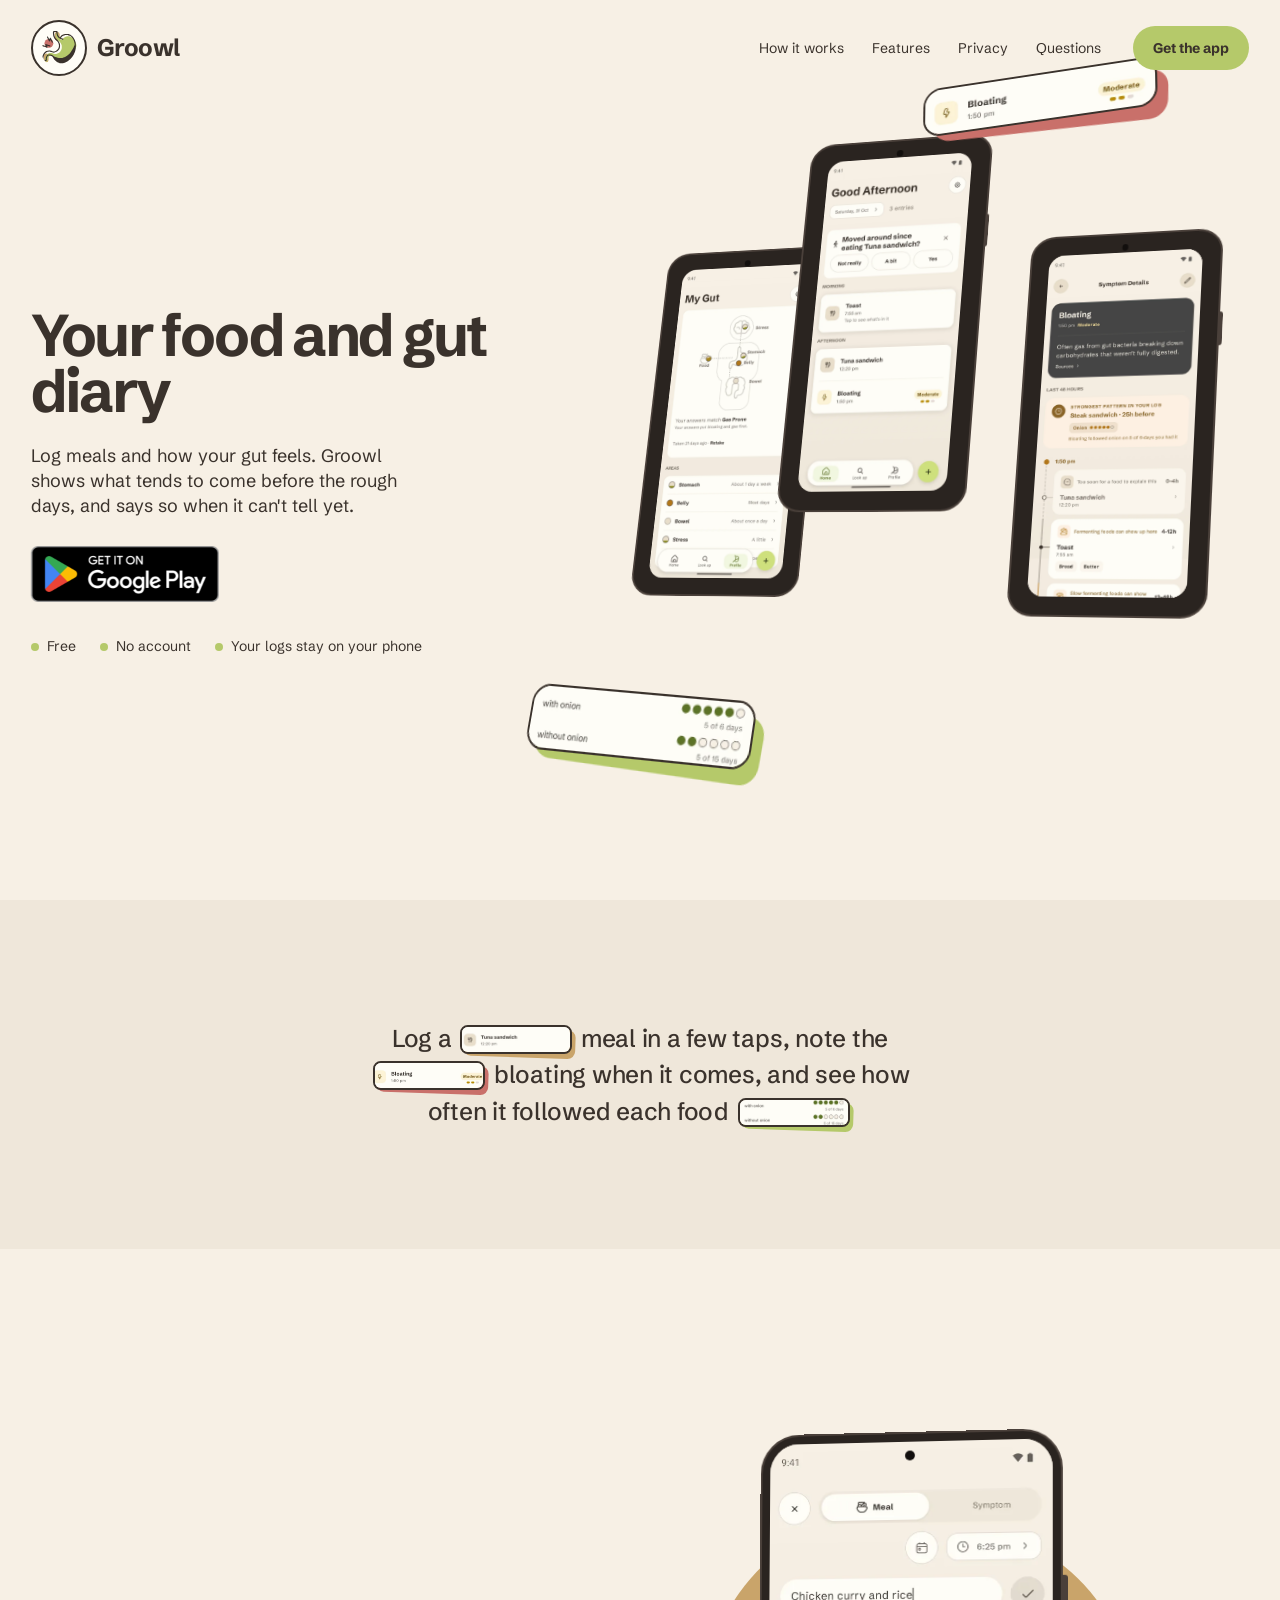
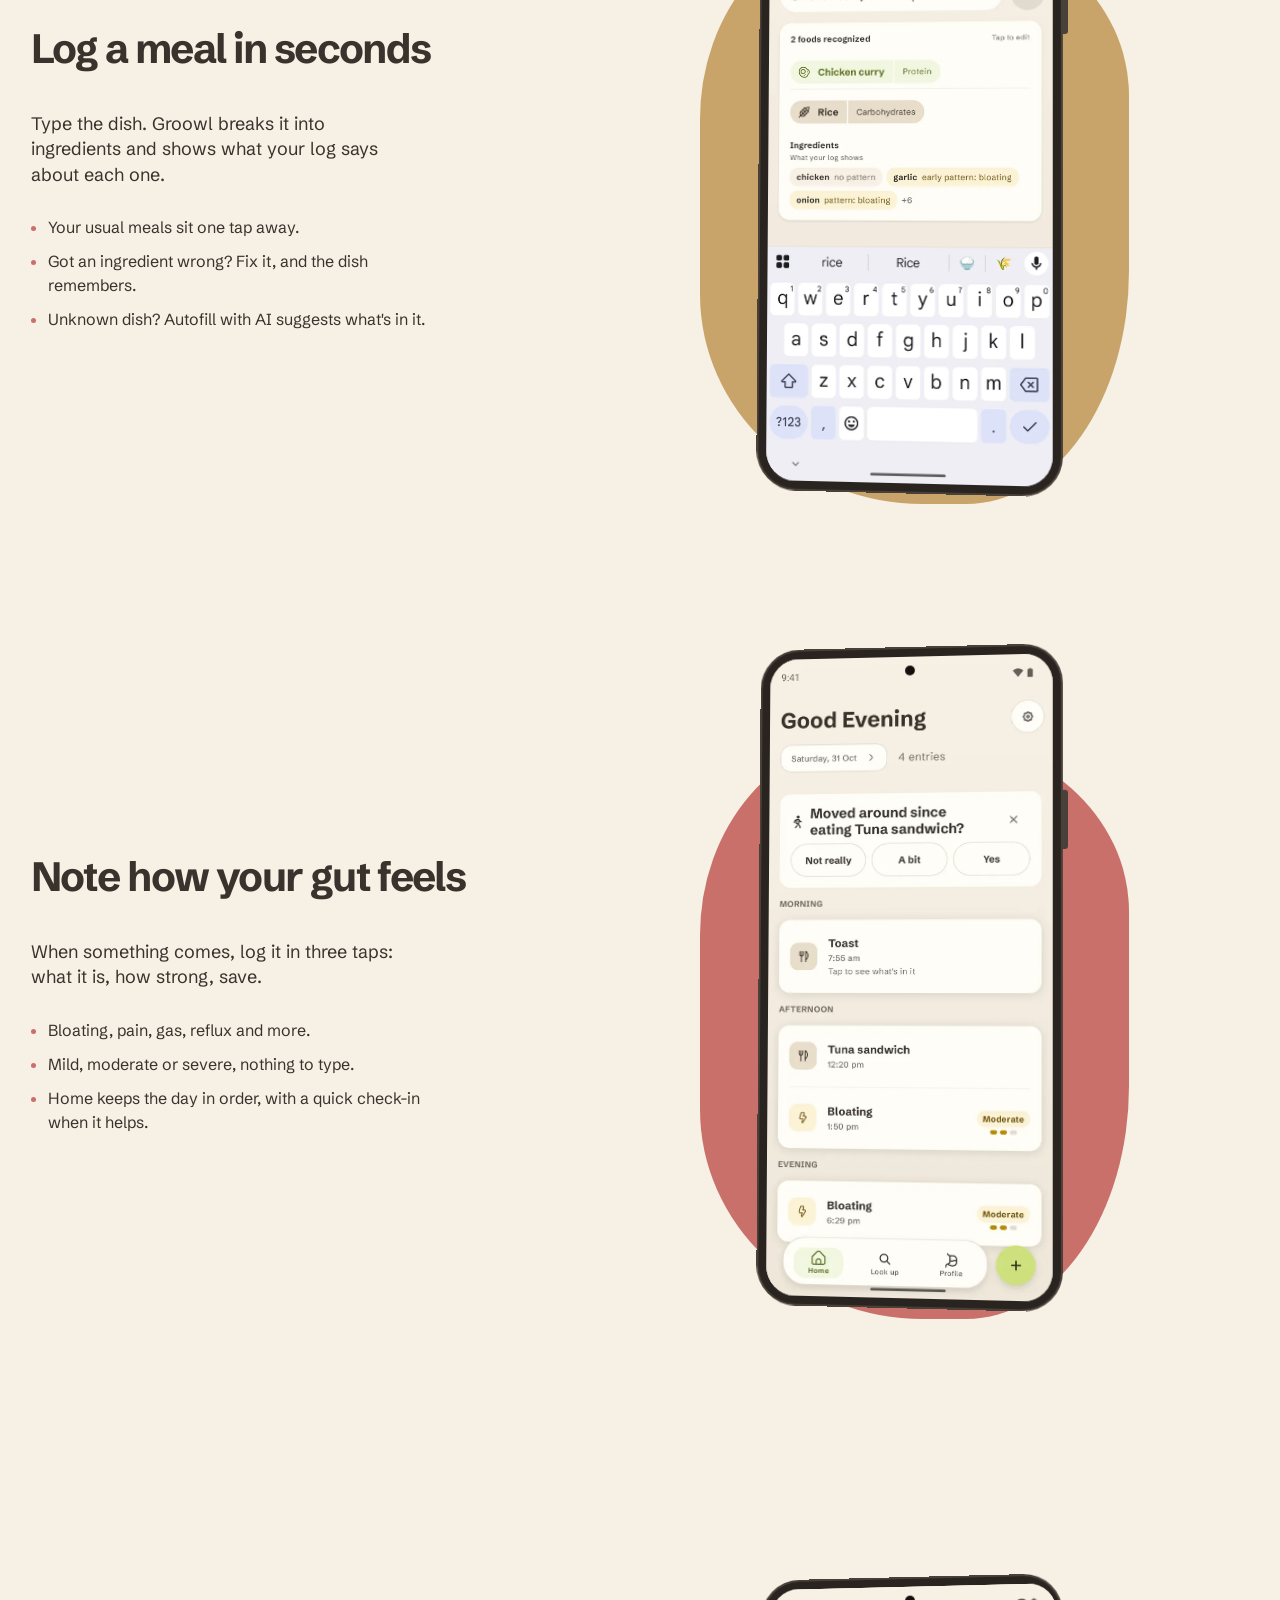
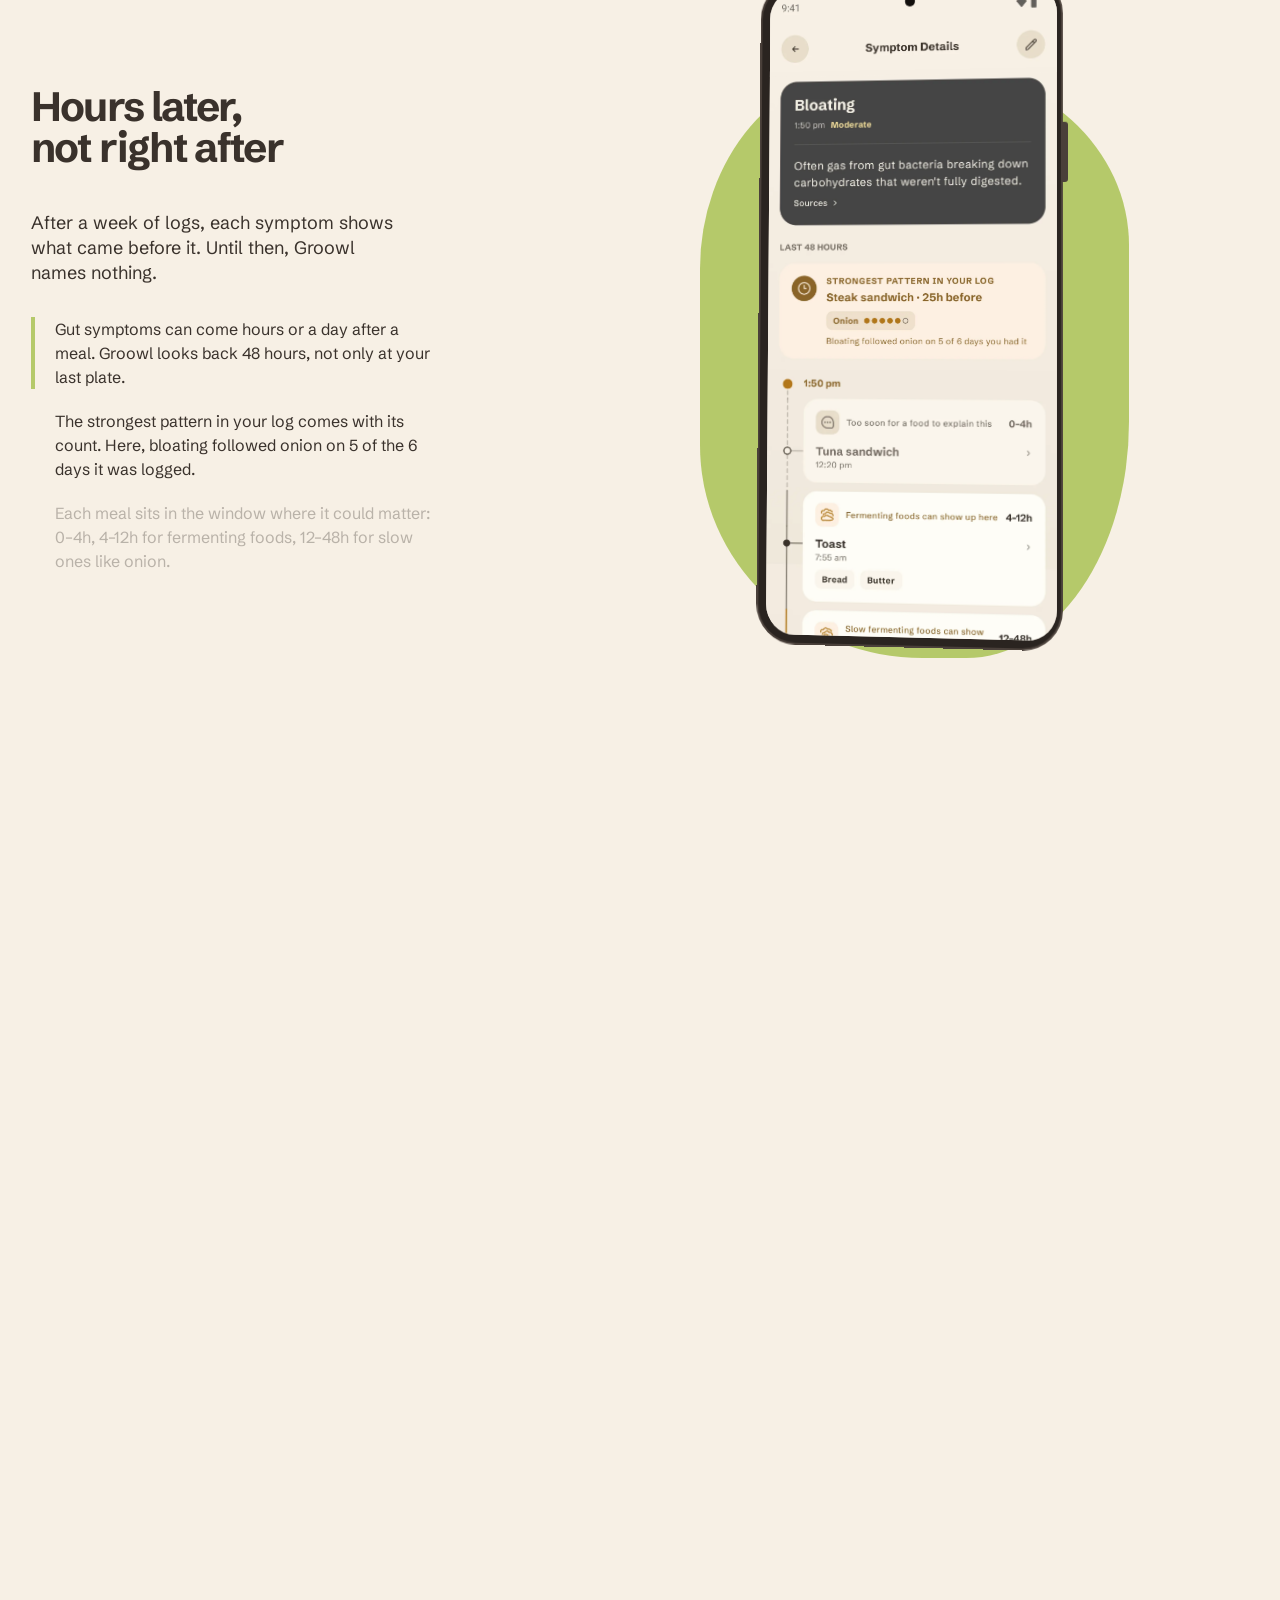
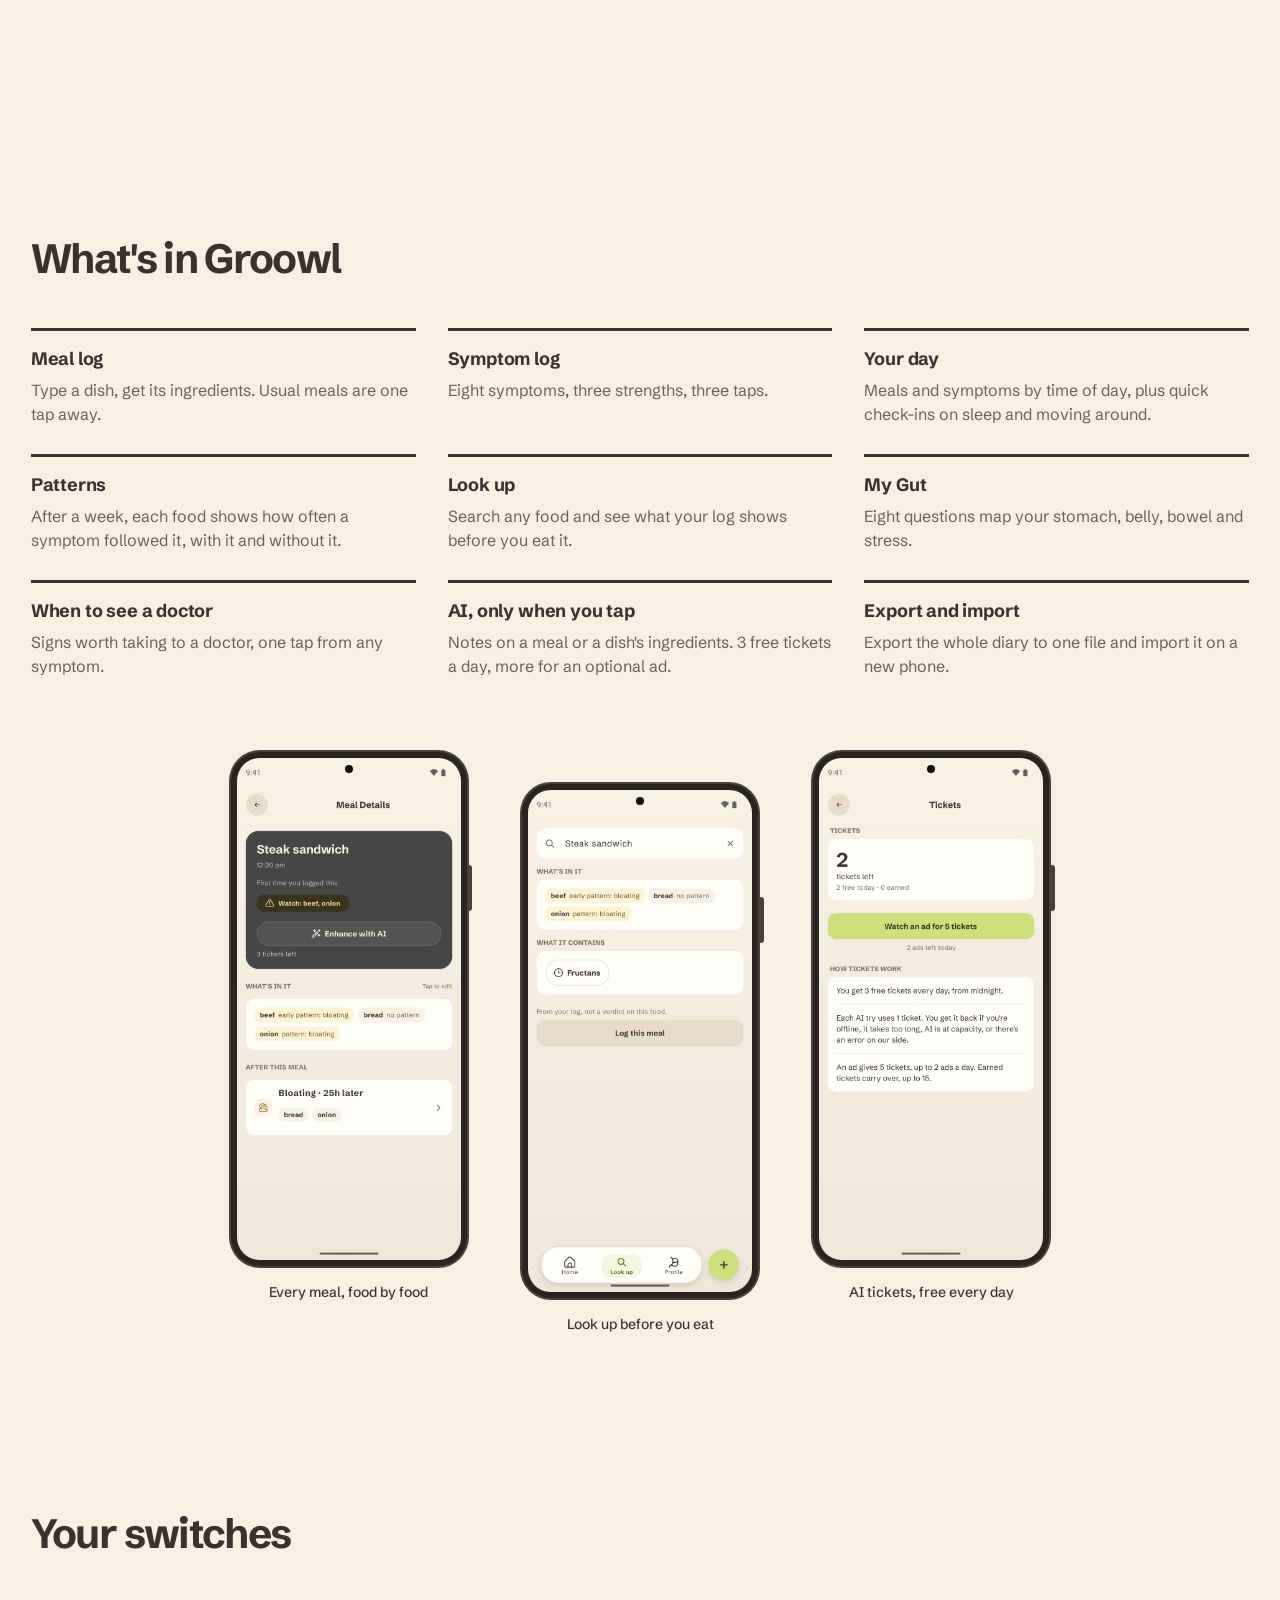
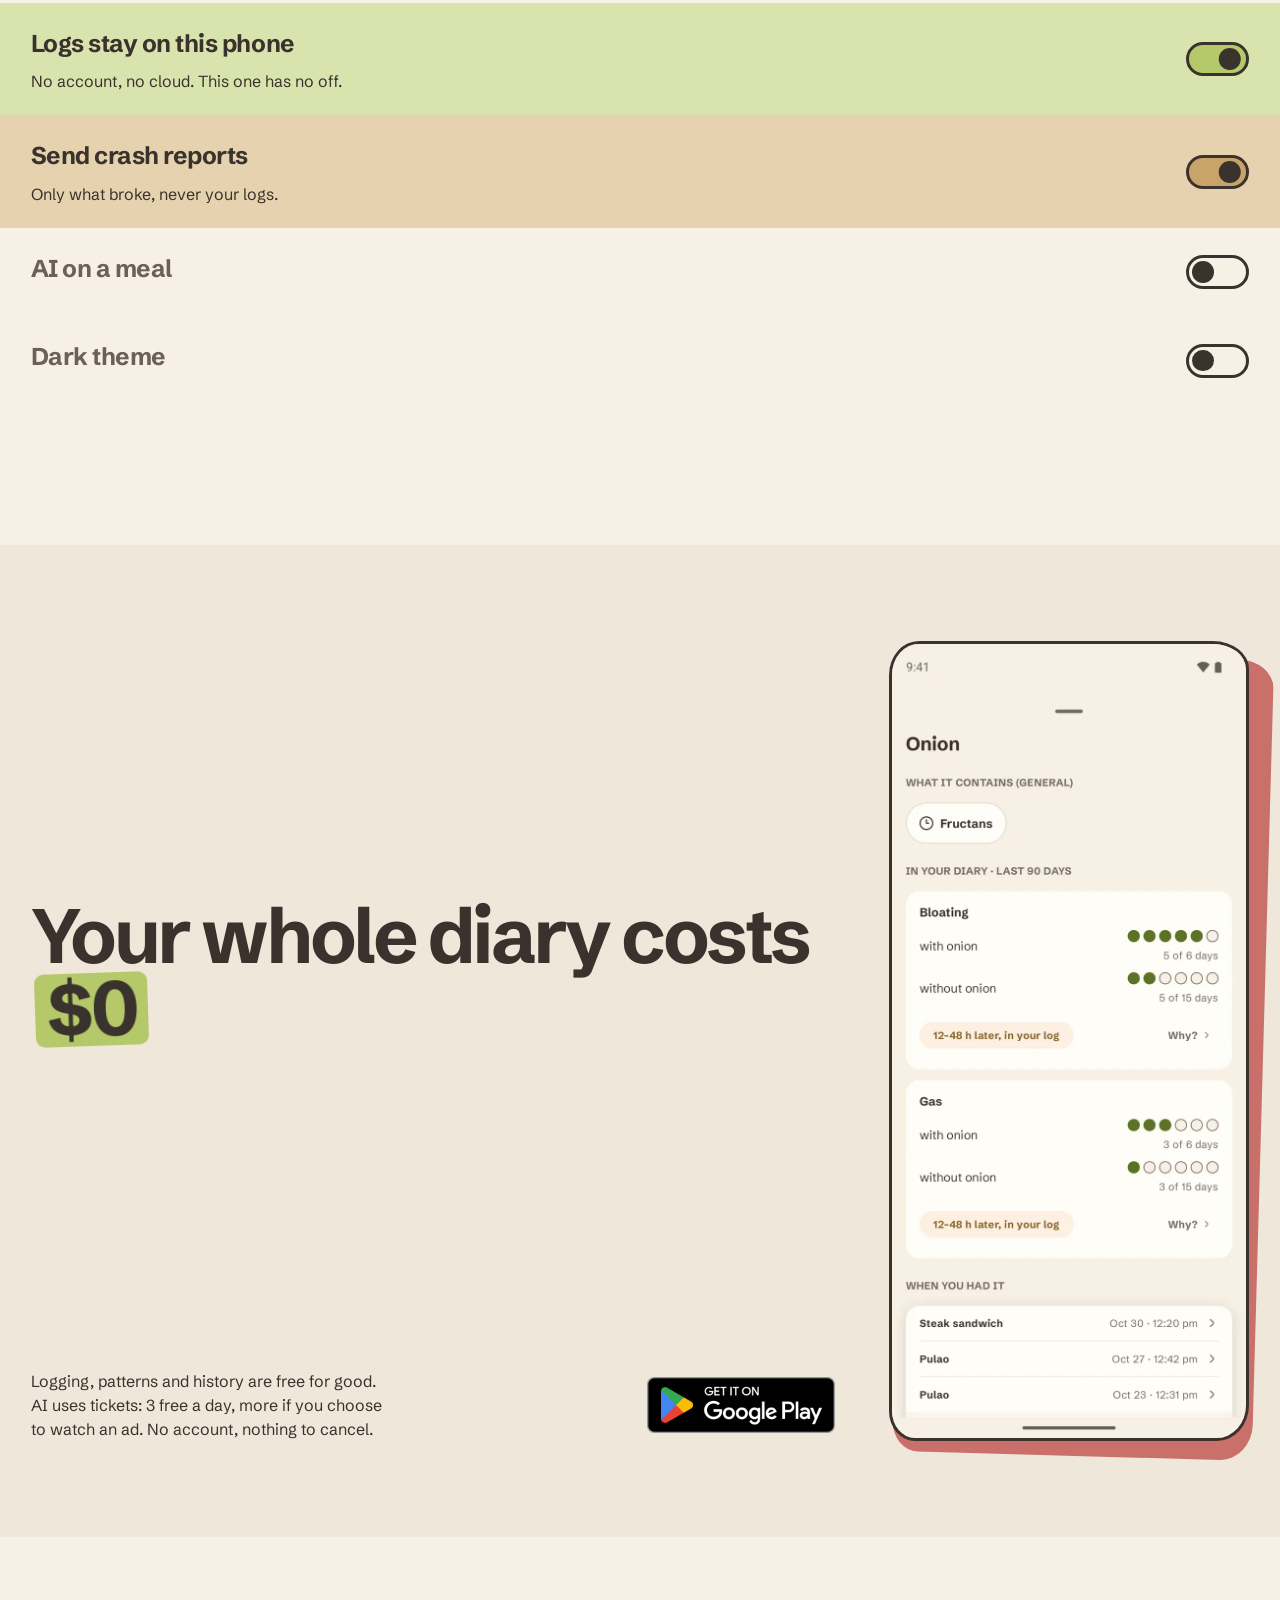
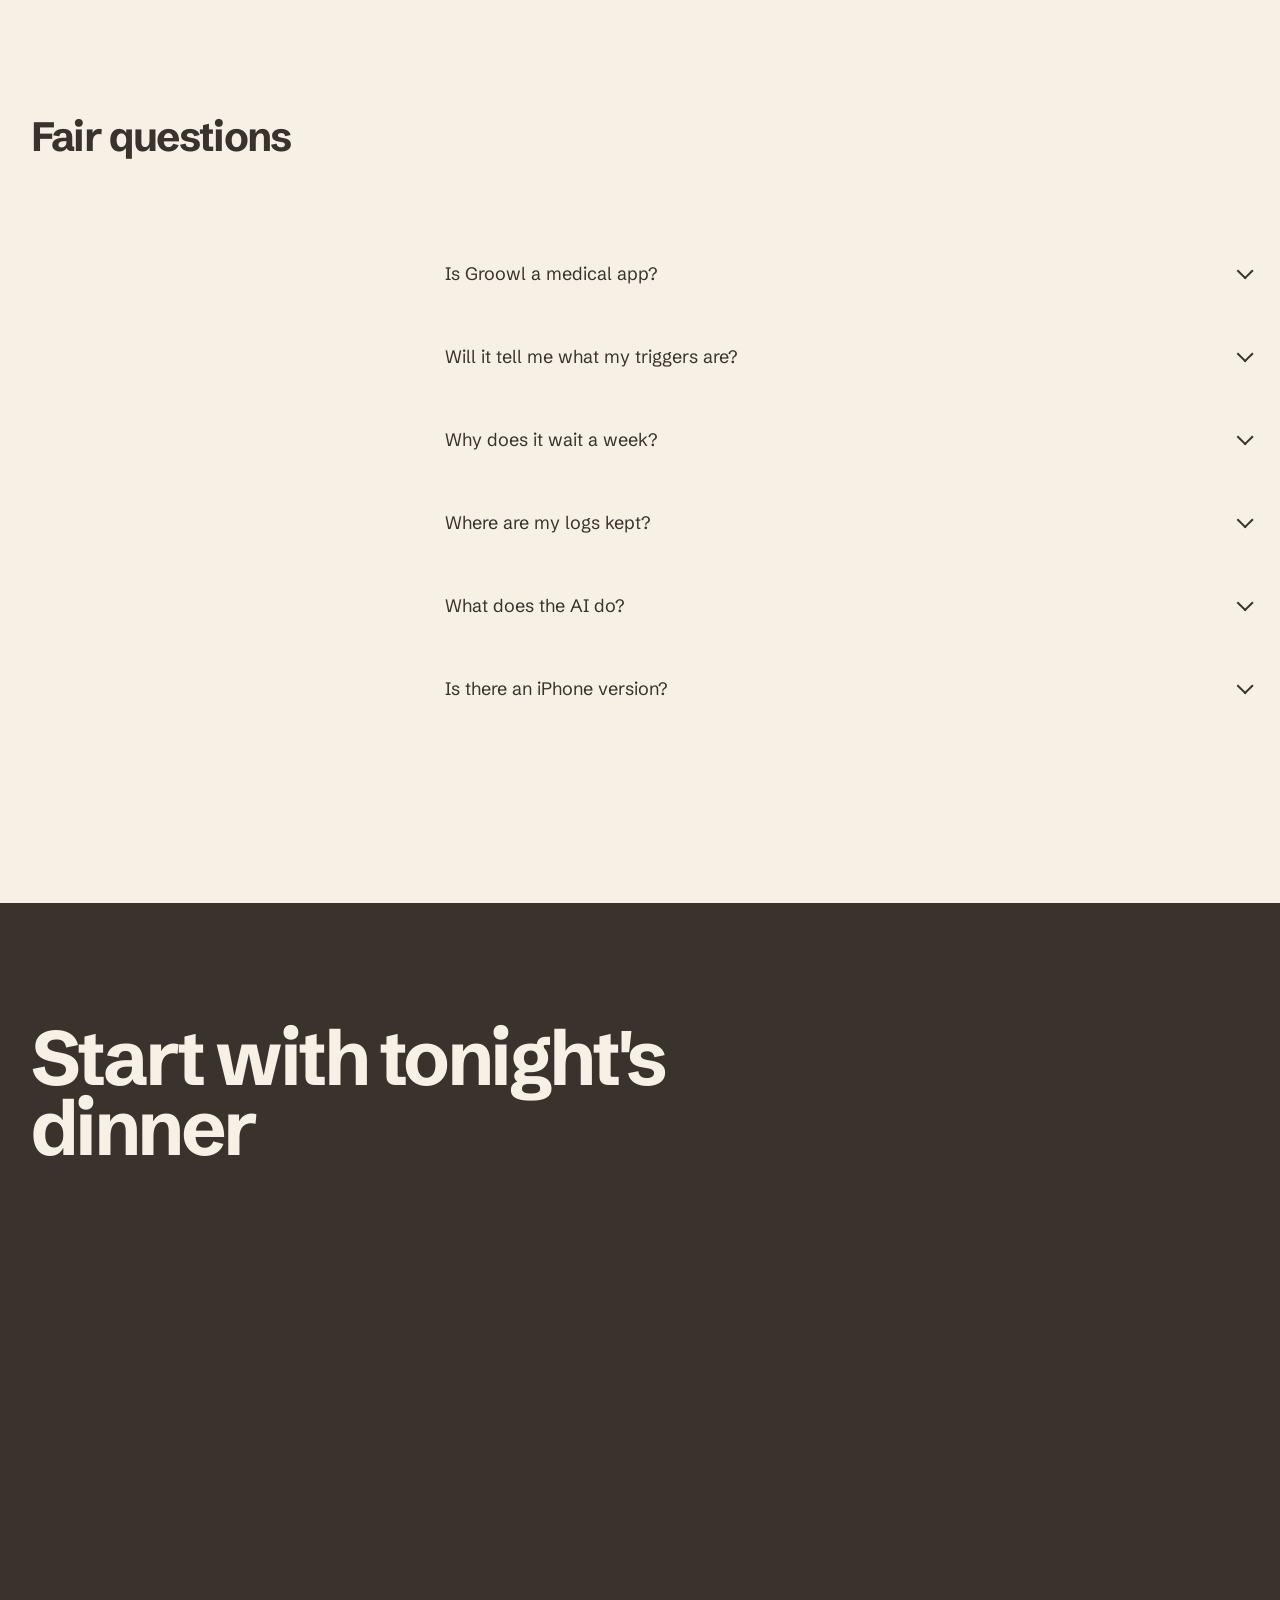
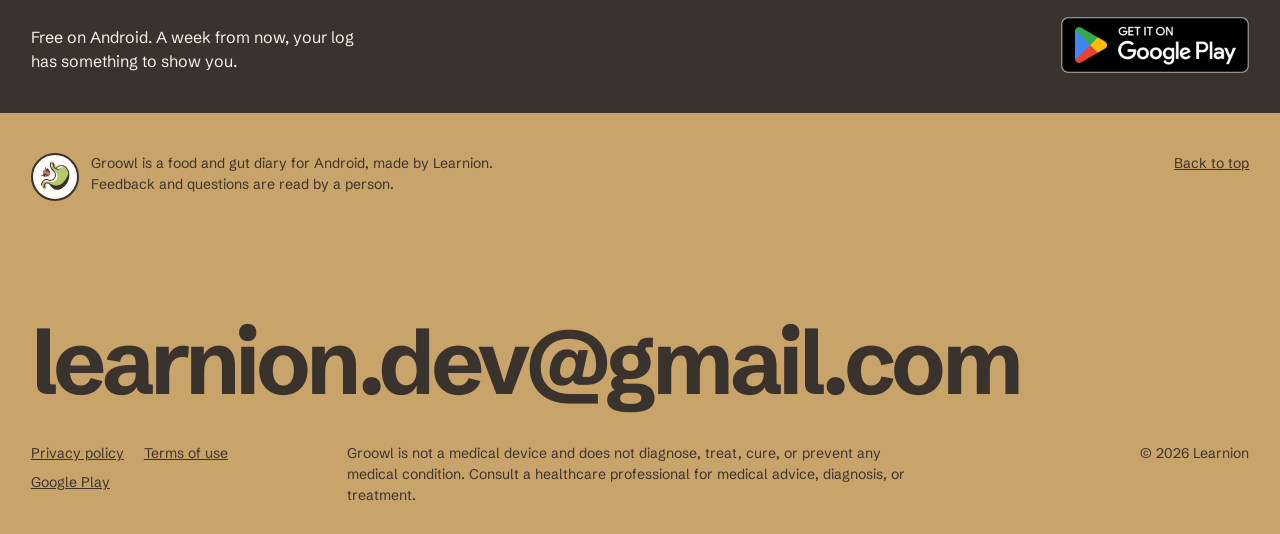
==== index.html @ 06d3c9ef "Initial commit" ====
<!doctype html>
<html lang="en">
<head>
  <meta charset="utf-8">
  <meta name="viewport" content="width=device-width, initial-scale=1">
  <title>Groowl: food and gut symptom diary for Android</title>
  <meta name="description" content="Log meals and gut symptoms like bloating, pain and reflux. Groowl shows what tends to come before the rough days. Free on Android. Your logs stay on your phone.">
  <link rel="canonical" href="https://groowl.app/">
  <meta name="theme-color" content="#F7F0E5">
  <meta property="og:type" content="website">
  <meta property="og:site_name" content="Groowl">
  <meta property="og:url" content="https://groowl.app/">
  <meta property="og:title" content="Groowl: food and gut symptom diary for Android">
  <meta property="og:description" content="Log meals and how your gut feels, then see what tends to come before the rough days.">
  <meta property="og:image" content="https://groowl.app/img/og.png">
  <meta property="og:image:width" content="1200">
  <meta property="og:image:height" content="630">
  <meta property="og:image:alt" content="Groowl, your food and gut diary, shown on phone screens">
  <meta name="twitter:card" content="summary_large_image">
  <script type="application/ld+json">
  {
    "@context": "https://schema.org",
    "@graph": [
      {
        "@type": "WebSite",
        "name": "Groowl",
        "url": "https://groowl.app/"
      },
      {
        "@type": "MobileApplication",
        "name": "Groowl",
        "description": "Log meals and gut symptoms like bloating, pain and reflux. Groowl shows what tends to come before the rough days. Free on Android. Your logs stay on your phone.",
        "url": "https://groowl.app/",
        "image": "https://groowl.app/img/og.png",
        "operatingSystem": "Android",
        "applicationCategory": "HealthApplication",
        "installUrl": "https://play.google.com/store/apps/details?id=com.learnion.groowl",
        "offers": { "@type": "Offer", "price": "0", "priceCurrency": "USD" },
        "publisher": { "@type": "Organization", "name": "Learnion" }
      }
    ]
  }
  </script>
  <link rel="icon" href="img/logo.svg" type="image/svg+xml">
  <link rel="preconnect" href="https://fonts.googleapis.com">
  <link rel="preconnect" href="https://fonts.gstatic.com" crossorigin>
  <link href="https://fonts.googleapis.com/css2?family=Schibsted+Grotesk:wght@400;500;700&display=swap" rel="stylesheet">
  <link rel="stylesheet" href="style.css">
  <script>document.documentElement.classList.add('js')</script>
</head>
<body>

<header class="bar">
  <a class="wordmark" href="#top"><img class="logo-light" src="img/logo.svg" alt="" width="56" height="56"><img class="logo-dark" src="img/logo-dark.svg" alt="" width="56" height="56">Groowl</a>
  <nav class="bar-links" aria-label="Sections">
    <a href="#how">How it works</a>
    <a href="#features">Features</a>
    <a href="#privacy">Privacy</a>
    <a href="#questions">Questions</a>
  </nav>
  <a class="btn btn-small" href="https://play.google.com/store/apps/details?id=com.learnion.groowl">Get the app</a>
</header>

<main id="top">

  <!-- Hero: words left, a fan of real screens in phone frames right -->
  <section class="hero" aria-labelledby="hero-title">
    <div class="hero-text">
      <h1 id="hero-title" class="hero-title">Your food and gut diary</h1>
      <p class="hero-lede">Log meals and how your gut feels. Groowl shows what tends to come before the rough days, and says so when it can't tell yet.</p>
      <a class="play" href="https://play.google.com/store/apps/details?id=com.learnion.groowl"><img src="img/google-play-badge.png" alt="Get it on Google Play" width="188" height="56"></a>
      <ul class="hero-facts">
        <li>Free</li>
        <li>No account</li>
        <li>Your logs stay on your phone</li>
      </ul>
    </div>
    <div class="hero-stage" aria-hidden="true">
      <div class="fan">
        <div class="device fan-back"><div class="device-screen"><img src="img/screen-mygut.webp" alt="" width="720" height="1616"></div></div>
        <div class="device fan-front"><div class="device-screen"><img src="img/screen-home.webp" alt="" width="720" height="1616"></div></div>
        <div class="device fan-side"><div class="device-screen"><img src="img/screen-pattern.webp" alt="" width="900" height="2020"></div></div>
        <span class="chip chip-symptom tone-clay"><img src="img/thumb-symptom.webp" alt="" width="480" height="99"></span>
        <span class="chip chip-dots tone-olive"><img src="img/thumb-dots.webp" alt="" width="480" height="123"></span>
      </div>
    </div>
  </section>

  <!-- Intro: one statement, the app's own pieces inline -->
  <section class="intro" aria-labelledby="intro-title">
    <h2 id="intro-title" class="sr">What Groowl does</h2>
    <p class="statement reveal">
      Log a
      <span class="inline-frame tone-ochre"><img src="img/thumb-meal.webp" alt="A logged tuna sandwich" width="480" height="105"></span>
      meal in a few taps, note the
      <span class="inline-frame tone-clay"><img src="img/thumb-symptom.webp" alt="A logged bloating symptom, moderate" width="480" height="99"></span>
      bloating when it comes, and see how often it followed each food
      <span class="inline-frame tone-olive"><img src="img/thumb-dots.webp" alt="Bloating with onion on 5 of 6 days, without onion on 5 of 15 days" width="480" height="123"></span>
    </p>
  </section>

  <!-- How it works: three flows, words on the left, the real app on the right -->
  <section class="flows" id="how" aria-labelledby="how-title">
    <h2 id="how-title" class="sr">How it works</h2>

    <article class="flow" aria-labelledby="flow-meal">
      <div class="flow-text reveal">
        <h3 id="flow-meal" class="flow-title">Log a meal in seconds</h3>
        <p class="flow-lede">Type the dish. Groowl breaks it into ingredients and shows what your log says about each one.</p>
        <ul class="flow-points">
          <li>Your usual meals sit one tap away.</li>
          <li>Got an ingredient wrong? Fix it, and the dish remembers.</li>
          <li>Unknown dish? Autofill with AI suggests what's in it.</li>
        </ul>
      </div>
      <figure class="flow-media tone-ochre reveal"><div class="device"><div class="device-screen"><video class="flow-video" src="img/log-clip.mp4" poster="img/screen-log.webp" width="540" height="1212" muted loop playsinline preload="metadata" aria-label="Logging chicken curry and rice: both foods are recognized as it is typed, with what the log shows about each ingredient"></video></div></div></figure>
    </article>

    <article class="flow" aria-labelledby="flow-symptom">
      <div class="flow-text reveal">
        <h3 id="flow-symptom" class="flow-title">Note how your gut feels</h3>
        <p class="flow-lede">When something comes, log it in three taps: what it is, how strong, save.</p>
        <ul class="flow-points">
          <li>Bloating, pain, gas, reflux and more.</li>
          <li>Mild, moderate or severe, nothing to type.</li>
          <li>Home keeps the day in order, with a quick check-in when it helps.</li>
        </ul>
      </div>
      <figure class="flow-media tone-clay reveal"><div class="device"><div class="device-screen"><video class="flow-video" src="img/symptom-clip.mp4" poster="img/symptom-poster.webp" width="540" height="1212" muted loop playsinline preload="metadata" aria-label="Logging bloating, moderate, then seeing it on Home under evening"></video></div></div></figure>
    </article>

    <article class="flow showcase" aria-labelledby="showcase-title">
      <div class="showcase-stage">
        <div class="flow-text">
          <h3 id="showcase-title" class="flow-title">Hours later,<br> not right after</h3>
          <p class="flow-lede">After a week of logs, each symptom shows what came before it. Until then, Groowl names nothing.</p>
          <ol class="showcase-notes">
            <li class="note is-active">Gut symptoms can come hours or a day after a meal. Groowl looks back 48 hours, not only at your last plate.</li>
            <li class="note">The strongest pattern in your log comes with its count. Here, bloating followed onion on 5 of the 6 days it was logged.</li>
            <li class="note">Each meal sits in the window where it could matter: 0–4h, 4–12h for fermenting foods, 12–48h for slow ones like onion.</li>
          </ol>
        </div>
        <figure class="flow-media showcase-frame tone-olive is-in">
          <div class="device"><div class="device-screen showcase-clip">
            <img class="showcase-screen" src="img/screen-symptom-long.webp" alt="Symptom details for a bloating entry: the strongest pattern in the log is onion in a steak sandwich 25 hours before, followed on 5 of 6 days, and the meals before it placed in 0 to 4, 4 to 12 and 12 to 48 hour windows" width="1080" height="4061" loading="lazy">
            <span class="showcase-bar" aria-hidden="true"></span>
          </div></div>
        </figure>
      </div>
    </article>
  </section>

  <!-- Features: everything in the app, one line each -->
  <section class="features" id="features" aria-labelledby="features-title">
    <h2 id="features-title" class="features-title reveal">What's in Groowl</h2>
    <ul class="feature-list">
      <li class="reveal"><h3>Meal log</h3><p>Type a dish, get its ingredients. Usual meals are one tap away.</p></li>
      <li class="reveal"><h3>Symptom log</h3><p>Eight symptoms, three strengths, three taps.</p></li>
      <li class="reveal"><h3>Your day</h3><p>Meals and symptoms by time of day, plus quick check-ins on sleep and moving around.</p></li>
      <li class="reveal"><h3>Patterns</h3><p>After a week, each food shows how often a symptom followed it, with it and without it.</p></li>
      <li class="reveal"><h3>Look up</h3><p>Search any food and see what your log shows before you eat it.</p></li>
      <li class="reveal"><h3>My Gut</h3><p>Eight questions map your stomach, belly, bowel and stress.</p></li>
      <li class="reveal"><h3>When to see a doctor</h3><p>Signs worth taking to a doctor, one tap from any symptom.</p></li>
      <li class="reveal"><h3>AI, only when you tap</h3><p>Notes on a meal or a dish's ingredients. 3 free tickets a day, more for an optional ad.</p></li>
      <li class="reveal"><h3>Export and import</h3><p>Export the whole diary to one file and import it on a new phone.</p></li>
    </ul>
    <div class="feature-shots">
      <figure class="reveal"><div class="device"><div class="device-screen"><img src="img/screen-meal.webp" alt="Meal details for a steak sandwich: onion shows a pattern with bloating, with an Enhance with AI button" width="720" height="1616" loading="lazy"></div></div><figcaption>Every meal, food by food</figcaption></figure>
      <figure class="reveal"><div class="device"><div class="device-screen"><img src="img/screen-lookup.webp" alt="Look up for a steak sandwich: onion shows a pattern, bread shows none" width="720" height="1616" loading="lazy"></div></div><figcaption>Look up before you eat</figcaption></figure>
      <figure class="reveal"><div class="device"><div class="device-screen"><img src="img/screen-tickets.webp" alt="Tickets: 3 free AI tickets a day, and an optional ad for 5 more" width="720" height="1616" loading="lazy"></div></div><figcaption>AI tickets, free every day</figcaption></figure>
    </div>
  </section>

  <!-- Privacy: sentences with real switches -->
  <section class="switches" id="privacy" aria-labelledby="privacy-title">
    <h2 id="privacy-title" class="switches-title reveal">Your switches</h2>
    <ul class="bands">
      <li class="reveal band tone-olive is-on" data-band="local">
        <span class="band-text">
          <span class="band-line" id="b1">Logs stay on this phone</span>
          <span class="band-more">No account, no cloud. This one has no off.</span>
        </span>
        <button class="switch" role="switch" aria-checked="true" aria-labelledby="b1" data-ui></button>
      </li>
      <li class="reveal band tone-ochre is-on" data-band="crash">
        <span class="band-text">
          <span class="band-line" id="b2">Send crash reports</span>
          <span class="band-more">Only what broke, never your logs.</span>
        </span>
        <button class="switch" role="switch" aria-checked="true" aria-labelledby="b2" data-ui></button>
      </li>
      <li class="reveal band tone-clay" data-band="ai">
        <span class="band-text">
          <span class="band-line" id="b3">AI on a meal</span>
          <span class="band-more">Only when you tap. That meal goes to Google's Gemini.</span>
        </span>
        <button class="switch" role="switch" aria-checked="false" aria-labelledby="b3" data-ui></button>
      </li>
      <li class="reveal band tone-ink" data-band="dark">
        <span class="band-text">
          <span class="band-line" id="b4">Dark theme</span>
          <span class="band-more">Follows your phone. So does this page.</span>
        </span>
        <button class="switch" role="switch" aria-checked="false" aria-labelledby="b4" data-ui></button>
      </li>
    </ul>
  </section>

  <!-- Price: one sentence -->
  <section class="price" aria-labelledby="price-title">
    <h2 id="price-title" class="price-line reveal">Your whole diary costs <span class="price-block">$0</span></h2>
    <div class="price-foot reveal">
      <p>Logging, patterns and history are free for good. AI uses tickets: 3 free a day, more if you choose to watch an ad. No account, nothing to cancel.</p>
      <a class="play" href="https://play.google.com/store/apps/details?id=com.learnion.groowl"><img src="img/google-play-badge.png" alt="Get it on Google Play" width="188" height="56" loading="lazy"></a>
    </div>
    <figure class="price-shot sketch tone-clay reveal">
      <img src="img/screen-evidence.webp" alt="Onion sheet: bloating with onion on 5 of 6 days, without onion on 5 of 15 days" width="720" height="1616" loading="lazy">
    </figure>
  </section>

  <!-- FAQ -->
  <section class="faq" id="questions" aria-labelledby="faq-title">
    <h2 id="faq-title" class="faq-title reveal">Fair questions</h2>
    <div class="faq-list">
      <details class="reveal">
        <summary>Is Groowl a medical app?</summary>
        <p>No. It's a food and symptom diary with general digestive health education. It doesn't diagnose or treat anything. Talk to a doctor before changing your diet, or if your symptoms are severe or don't go away.</p>
      </details>
      <details class="reveal">
        <summary>Will it tell me what my triggers are?</summary>
        <p>It shows patterns in what you log, like "bloating followed onion on 5 of 6 days you had it", next to how often bloating came on days without it. What a pattern means for you is a question for you and your doctor.</p>
      </details>
      <details class="reveal">
        <summary>Why does it wait a week?</summary>
        <p>A pattern needs days to compare: at least 7 days with logs, the food eaten on 3 separate occasions, and 3 days without it. Stronger patterns wait for 14 days. Until then Groowl shows how close you are. A guess on too few days can name the same food on your best and your worst days.</p>
      </details>
      <details class="reveal">
        <summary>Where are my logs kept?</summary>
        <p>On your phone, inside the app. There's no account and no analytics. You can export the whole diary to one file and import it on a new phone.</p>
      </details>
      <details class="reveal">
        <summary>What does the AI do?</summary>
        <p>Nothing until you tap. <em>Enhance with AI</em> sends that meal, what your log shows about its foods and a few gut profile lines to Google's Gemini for a short note. <em>Autofill with AI</em> sends only the dish name to suggest its ingredients. Each try uses a ticket: 3 free a day, more for an optional ad. Details are in the <a href="privacy.html">privacy policy</a>. Patterns are never made by AI; they're counted from your log.</p>
      </details>
      <details class="reveal">
        <summary>Is there an iPhone version?</summary>
        <p>Not yet. Groowl is on Android first. Write to us if you'd like to hear when it comes to iPhone.</p>
      </details>
    </div>
  </section>

  <!-- Close: the idea again, inverted -->
  <section class="close" aria-labelledby="close-title">
    <h2 id="close-title" class="close-title reveal">Start with tonight's dinner</h2>
    <div class="close-foot reveal">
      <p>Free on Android. A week from now, your log has something to show you.</p>
      <a class="play" href="https://play.google.com/store/apps/details?id=com.learnion.groowl"><img src="img/google-play-badge.png" alt="Get it on Google Play" width="188" height="56" loading="lazy"></a>
    </div>
  </section>
</main>

<footer class="foot" aria-labelledby="foot-title">
  <div class="foot-top">
    <p class="foot-note"><img src="img/logo.svg" alt="" width="48" height="48"> Groowl is a food and gut diary for Android, made by Learnion. Feedback and questions are read by a person.</p>
    <a class="foot-up" href="#top">Back to top</a>
  </div>
  <h2 id="foot-title" class="foot-title reveal"><a href="mailto:learnion.dev@gmail.com?subject=Groowl">learnion.dev<wbr>@gmail.com</a></h2>
  <div class="foot-meta">
    <p class="foot-links"><a href="privacy.html">Privacy policy</a> <a href="terms.html">Terms of use</a> <a href="https://play.google.com/store/apps/details?id=com.learnion.groowl">Google Play</a></p>
    <p>Groowl is not a medical device and does not diagnose, treat, cure, or prevent any medical condition. Consult a healthcare professional for medical advice, diagnosis, or treatment.</p>
    <p>© 2026 Learnion</p>
  </div>
</footer>

<script src="main.js" defer></script>
</body>
</html>
---- style.css ----
/* Groowl landing page. Colours come from the app (core/ui/theme/color/Colors.kt) and the logo. */

:root {
  --bg: #F7F0E5;
  --surface: #FFFDF7;
  --step: #EFE7DA;
  --ink: #3A322C;
  --muted: #6B6158;
  --accent: #B5C96A;
  --on-accent: #3A322C;

  /* the logo's three off-register fills */
  --olive: #B5C96A;
  --ochre: #C9A46A;
  --clay: #C9706A;
  --field-olive: #D9E3AE;
  --field-ochre: #E6D2AE;
  --field-clay: #EBC2BE;

  --s-display: clamp(40px, 6vw, 96px);
  --s-head: clamp(28px, 3.2vw, 52px);
  --s-statement: clamp(20px, 1.9vw, 28px);
  --s-body: 16px;
  --s-small: 14px;

  --margin: clamp(16px, 2.4vw, 36px);
  --gap: clamp(120px, 14vw, 220px);
  --sketch-radius: 30px 36px 32px 26px / 34px 28px 36px 30px;
  --ease: cubic-bezier(.2, .7, .2, 1);
  color-scheme: light;
}

@media (prefers-color-scheme: dark) {
  :root:not([data-theme="light"]) {
    --bg: #191A17; --surface: #262724; --step: #222420; --ink: #F5EFE4; --muted: #B8AFA2;
    --field-olive: #3A4426; --field-ochre: #4A3D27; --field-clay: #4C2F2C;
    color-scheme: dark;
  }
}
:root[data-theme="dark"] {
  --bg: #191A17; --surface: #262724; --step: #222420; --ink: #F5EFE4; --muted: #B8AFA2;
  --field-olive: #3A4426; --field-ochre: #4A3D27; --field-clay: #4C2F2C;
  color-scheme: dark;
}

*, *::before, *::after { box-sizing: border-box; }
html { scroll-behavior: smooth; -webkit-text-size-adjust: 100%; }
body {
  margin: 0;
  background: var(--bg);
  color: var(--ink);
  font-family: "Schibsted Grotesk", system-ui, sans-serif;
  font-size: var(--s-body);
  line-height: 1.5;
  overflow-x: clip;
  transition: background-color .4s, color .4s;
}
img { display: block; max-width: 100%; height: auto; }
a { color: inherit; }
h1, h2, p { margin: 0; }
:focus-visible { outline: 3px solid var(--clay); outline-offset: 4px; border-radius: 6px; }
::selection { background: var(--olive); color: #3A322C; }
.sr { position: absolute; width: 1px; height: 1px; overflow: hidden; clip-path: inset(50%); white-space: nowrap; }

/* ---------- the logo's device: ink line over a colour patch slipped out of register ---------- */
.sketch { position: relative; isolation: isolate; margin: 0; }
.sketch::before {
  content: "";
  position: absolute; inset: 0; z-index: -1;
  background: var(--tone, var(--olive));
  border-radius: var(--sketch-radius);
  transform: translate(14px, 14px) rotate(1.6deg);
}
.sketch img, .sketch video {
  border: 3px solid var(--ink);
  border-radius: var(--sketch-radius);
  background: var(--surface);
}
.tone-olive { --tone: var(--olive); --field: var(--field-olive); }
.tone-ochre { --tone: var(--ochre); --field: var(--field-ochre); }
.tone-clay { --tone: var(--clay); --field: var(--field-clay); }
.tone-ink { --tone: var(--ink); --field: var(--ink); }

/* ---------- bar ---------- */
.bar {
  position: absolute; inset: 0 0 auto; z-index: 5;
  display: flex; align-items: center; gap: 32px;
  padding: 20px var(--margin);
  font-size: var(--s-small);
}
.wordmark {
  display: flex; align-items: center; gap: 10px;
  font-weight: 700; font-size: 24px; letter-spacing: -0.02em; text-decoration: none;
}
.wordmark img { width: 56px; height: 56px; padding: 7px; border-radius: 50%; background: var(--surface); border: 2px solid var(--ink); }
.logo-dark { display: none; }
.bar-links { display: flex; gap: 28px; margin-left: auto; }
.bar-links a { text-decoration: none; }
.bar-links a:hover { text-decoration: underline; text-underline-offset: 4px; }

.btn {
  display: inline-flex; align-items: center; justify-content: center;
  border-radius: 999px; background: var(--accent); color: var(--on-accent);
  font-weight: 700; text-decoration: none;
  transition: transform .2s var(--ease), background-color .2s;
}
.btn-small { padding: 10px 20px; min-height: 44px; }
.btn:hover { background: var(--ochre); }
.btn:active, .play:active { transform: scale(.96); }
.play { display: inline-block; border-radius: 10px; transition: transform .2s var(--ease); }
.play:hover { transform: translateY(-2px); }
.play img { width: 188px; height: auto; }

/* ---------- phone frame: an Android bezel drawn in CSS around a real screenshot ---------- */
.device {
  position: relative;
  padding: 2.6%;
  background: #2A2420;
  border: 2px solid #4A403A;
  border-radius: 13% / 6%;
}
.device::before { /* punch-hole camera */
  content: ""; position: absolute; z-index: 2; top: 2.6%; left: 50%;
  width: 3.4%; aspect-ratio: 1; border-radius: 50%;
  background: #120F0D; transform: translateX(-50%);
}
.device::after { /* power key */
  content: ""; position: absolute; right: -2.4%; top: 22%;
  width: 1.6%; height: 9%; border-radius: 0 3px 3px 0; background: #4A403A;
}
:root[data-theme="dark"] .device { border-color: #6E625A; }
@media (prefers-color-scheme: dark) { :root:not([data-theme="light"]) .device { border-color: #6E625A; } }
.device-screen { overflow: hidden; border-radius: 10% / 4.6%; background: #F7F0E5; }
.device-screen img, .device-screen video { display: block; width: 100%; height: auto; }

/* ---------- hero ---------- */
.hero {
  display: grid; grid-template-columns: repeat(12, 1fr); column-gap: 24px; align-items: center;
  min-height: 100svh; padding: 112px var(--margin) 48px;
  overflow: clip;
}
.hero-text { grid-column: 1 / 6; position: relative; z-index: 1; }
.hero-title { font-size: clamp(40px, 4.6vw, 76px); font-weight: 700; letter-spacing: -0.045em; line-height: .95; }
.hero-lede { max-width: 34ch; margin: 24px 0 28px; font-size: 18px; line-height: 1.4; }
.hero-facts { display: flex; flex-wrap: wrap; gap: 8px 24px; margin: 28px 0 0; padding: 0; list-style: none; font-size: var(--s-small); }
.hero-facts li { display: flex; align-items: center; gap: 8px; }
.hero-facts li::before { content: ""; width: 8px; height: 8px; border-radius: 50%; background: var(--olive); }

/* three phones fanned on one tilted plane, two real UI cards lifted off it */
.hero-stage { grid-column: 6 / 13; height: min(82svh, 760px); perspective: 2000px; }
.fan {
  --phone: min(15.5vw, 280px);
  position: relative; height: 100%;
  transform-style: preserve-3d;
  transform: rotateX(16deg) rotateY(-20deg) rotateZ(5deg);
}
.fan .device { position: absolute; width: var(--phone); }
.fan-back  { left: 2%;  top: 10%; transform: translateZ(-90px); }
.fan-front { left: 34%; top: 2%;  transform: translateZ(40px); }
.fan-side  { left: 66%; top: 14%; transform: translateZ(-30px); }
.fan-side .device-screen { aspect-ratio: 1080 / 2424; }
.fan-side .device-screen img { height: 100%; object-fit: cover; object-position: top; }
.chip { position: absolute; width: calc(var(--phone) * 1.15); isolation: isolate; }
.chip::before {
  content: ""; position: absolute; inset: 0; z-index: -1;
  background: var(--tone); border-radius: 18px; transform: translate(10px, 10px) rotate(2deg);
}
.chip img { border: 2.5px solid #3A322C; border-radius: 18px; background: #FFFDF7; }
.chip-symptom { left: 58%; top: 2%; transform: translateZ(160px) rotateZ(-4deg); }
.chip-dots { left: 12%; bottom: 8%; transform: translateZ(200px) rotateZ(3deg); }

/* ---------- intro statement ---------- */
.intro { padding: 120px var(--margin); background: var(--step); }
.statement {
  max-width: 40ch; margin: 0 auto;
  font-size: var(--s-statement); font-weight: 500; line-height: 1.5;
  letter-spacing: -0.01em; text-align: center;
}
.inline-frame {
  position: relative; isolation: isolate;
  display: inline-block; height: 1.2em; width: 4.6em;
  vertical-align: -0.28em; margin: 0 .12em;
}
.inline-frame::before {
  content: ""; position: absolute; inset: 0; z-index: -1;
  background: var(--tone); border-radius: .32em; transform: translate(.14em, .14em) rotate(2deg);
}
.inline-frame img {
  width: 100%; height: 100%; object-fit: cover;
  border: 2px solid var(--ink); border-radius: .32em; background: #FFFDF7;
}

/* ---------- flows: words left, the real app right ---------- */
.flows { overflow-x: clip; display: grid; gap: clamp(120px, 12vw, 200px); padding: var(--gap) var(--margin) 0; }
.flow, .showcase-stage {
  display: grid; grid-template-columns: repeat(12, 1fr); column-gap: 24px; align-items: center;
}
.flow-text { grid-column: 1 / 7; }
.flow-title { font-size: var(--s-head); font-weight: 700; letter-spacing: -0.04em; line-height: 1; }
.flow-lede { max-width: 34ch; margin-top: 20px; font-size: 18px; line-height: 1.4; }
.flow-points { max-width: 40ch; margin: 28px 0 0; padding-left: 1.1em; display: grid; gap: 10px; }
.flow-points li::marker { color: var(--clay); }
/* every flow shows a whole phone screen inside the CSS device frame */
.flows { --phone-w: 290px; --phone-h: calc(var(--phone-w) * 2424 / 1080); }
.flow-media { grid-column: 8 / 13; justify-self: start; width: calc(var(--phone-w) * 1.055); margin: 0; perspective: 1400px; position: relative; isolation: isolate; }
.flow-media::before { /* the logo's colour patch, slipped out of register behind the phone */
  content: ""; position: absolute; inset: 14% -22% -2% -18%; z-index: -1;
  background: var(--tone); border-radius: 40% 46% 38% 52% / 34% 30% 40% 36%;
}
.flow-media .device { transform: rotateY(-16deg) rotateX(5deg); transition: transform 1.1s var(--ease); }
.flow-media.is-in .device, .flow-media:hover .device { transform: rotateY(-6deg) rotateX(2deg); }
.flow-video { display: block; width: 100%; height: var(--phone-h); object-fit: cover; object-position: top; }
.showcase-frame .device, .showcase-frame.is-in .device { transform: rotateY(-6deg) rotateX(2deg); }

/* the third flow: pinned, the app's own screen pans with the scroll */
.showcase { grid-template-columns: 1fr; }
.showcase-stage { grid-column: 1 / -1; }
.showcase-clip {
  position: relative; overflow: hidden;
  width: var(--phone-w); height: var(--phone-h);
}
.showcase-screen {
  width: 100%; height: auto; max-width: none;
  border: 0; border-radius: 0;
  transform: translateY(-12.8%); /* without the scroll handler, rest on the pattern card (520 / 4061) */
  will-change: transform;
}
/* the app bar stays put while the screen scrolls under it, as in the app */
.showcase-bar {
  position: absolute; inset: 0 0 auto; height: calc(100% * 330 / 2424);
  background: url("img/screen-symptom-long.webp") top / 100% auto no-repeat;
}
.showcase-notes { list-style: none; max-width: 40ch; margin: 32px 0 0; padding: 0; display: grid; gap: 20px; }
.note { padding-left: 20px; border-left: 4px solid transparent; transition: opacity .4s var(--ease), border-color .4s; }
.pinned .showcase { height: 200svh; align-items: start; }
.pinned .showcase-stage { position: sticky; top: 0; height: 100svh; }
.pinned .note:not(.is-active) { opacity: .32; }
.pinned .note.is-active { border-left-color: var(--olive); }

/* ---------- features: one line each, three real screens ---------- */
.features { padding: var(--gap) var(--margin) 0; }
.features-title { font-size: var(--s-head); font-weight: 700; letter-spacing: -0.04em; line-height: 1; margin-bottom: 48px; }
.feature-list { list-style: none; margin: 0; padding: 0; display: grid; grid-template-columns: repeat(3, 1fr); gap: 28px 32px; }
.feature-list li { padding-top: 14px; border-top: 3px solid var(--ink); }
.feature-list h3 { margin: 0 0 6px; font-size: 18px; letter-spacing: -0.01em; }
.feature-list p { color: var(--muted); font-size: var(--s-body); }
.feature-shots { display: flex; justify-content: center; gap: clamp(20px, 4vw, 64px); margin-top: 72px; }
.feature-shots figure { width: min(240px, 28vw); margin: 0; }
.feature-shots figcaption { margin-top: 14px; font-size: var(--s-small); font-weight: 500; text-align: center; }
.feature-shots figure:nth-child(2) { margin-top: 32px; }

/* ---------- switches ---------- */
.switches { padding-top: var(--gap); }
.switches-title {
  padding: 0 var(--margin) 48px;
  font-size: var(--s-head); font-weight: 700; letter-spacing: -0.04em; line-height: 1;
}
.bands { list-style: none; margin: 0; padding: 0; }
.band {
  display: flex; align-items: center; justify-content: space-between; gap: 24px;
  padding: 22px var(--margin);
  transition: background-color .45s var(--ease);
}
.band-line { display: block; font-size: var(--s-statement); font-weight: 700; letter-spacing: -0.02em; color: var(--muted); transition: color .3s; }
.band-more { display: block; max-width: 58ch; margin-top: 8px; font-size: var(--s-body); max-height: 0; opacity: 0; overflow: hidden; transition: max-height .45s var(--ease), opacity .35s; }
.band.is-on { background: var(--field); }
.band.is-on .band-line { color: var(--ink); }
.band.is-on .band-more { max-height: 6em; opacity: 1; }
.band.tone-ink.is-on { background: var(--surface); }
.switch {
  flex: none; position: relative;
  width: 2.6em; height: 1.4em; font-size: var(--s-statement);
  border: 3px solid var(--ink); border-radius: 999px;
  background: var(--bg); cursor: pointer;
  transition: background-color .25s, transform .15s;
}
.switch::after {
  content: ""; position: absolute; top: 50%; left: .14em;
  width: .9em; height: .9em; border-radius: 50%;
  background: var(--ink); transform: translateY(-50%);
  transition: transform .3s var(--ease);
}
.switch[aria-checked="true"] { background: var(--tone); }
.switch[aria-checked="true"]::after { transform: translate(1.1em, -50%); }
.tone-ink .switch[aria-checked="true"]::after { background: var(--bg); }
.switch:active { transform: scale(.94); }

/* ---------- price ---------- */
.price {
  display: grid; grid-template-columns: repeat(12, 1fr); column-gap: 24px; align-items: end;
  min-height: 80svh;
  margin-top: 140px;
  padding: 96px var(--margin);
  background: var(--step);
}
.price-line { grid-column: 1 / 9; font-size: var(--s-display); font-weight: 700; letter-spacing: -0.045em; line-height: .95; }
.price-block {
  display: inline-block; padding: 0 .15em; margin-left: .05em;
  background: var(--accent); color: #3A322C; border-radius: .12em;
  transform: rotate(-2deg);
}
.price-foot { grid-column: 1 / 9; display: flex; justify-content: space-between; align-items: center; gap: 32px; margin-top: 64px; }
.price-foot p { max-width: 36ch; font-size: var(--s-body); }
.price-shot video { display: block; width: 100%; height: auto; aspect-ratio: 540 / 640; object-fit: cover; object-position: top; }
.price-shot { grid-column: 9 / 13; grid-row: 1 / 3; align-self: center; max-width: 360px; justify-self: end; }

/* ---------- faq ---------- */
.faq { display: grid; grid-template-columns: repeat(12, 1fr); column-gap: 24px; padding: var(--gap) var(--margin); }
.faq-title { grid-column: 1 / -1; font-size: var(--s-head); font-weight: 700; letter-spacing: -0.04em; line-height: 1; margin-bottom: 80px; }
.faq-list { grid-column: 5 / 13; display: grid; gap: 12px; }
.faq details { border-radius: 18px; padding: 12px 24px; margin: 0 -24px; transition: background-color .3s; }
.faq details[open] { background: var(--step); }
.faq summary {
  list-style: none; cursor: pointer;
  display: flex; justify-content: space-between; align-items: center; gap: 24px;
  font-size: 18px; padding: 10px 0;
}
.faq summary::-webkit-details-marker { display: none; }
.faq summary::after {
  content: ""; flex: none; width: 12px; height: 12px;
  border-right: 2.5px solid var(--ink); border-bottom: 2.5px solid var(--ink);
  transform: rotate(45deg) translateY(-3px); transition: transform .3s var(--ease);
}
.faq details[open] summary::after { transform: rotate(-135deg); }
.faq summary:hover { color: var(--muted); }
.faq details p { max-width: 52ch; padding: 4px 0 16px; font-size: var(--s-body); }

/* ---------- close, inverted ---------- */
.close {
  min-height: 0;
  display: flex; flex-direction: column; justify-content: space-between;
  padding: 120px var(--margin) 40px;
  background: #3A322C; color: #F7F0E5;
}
/* the logo's ink line turns light on the dark page; the page's own theme switch flips it too */
:root[data-theme="dark"] .logo-light { display: none; }
:root[data-theme="dark"] .logo-dark { display: block; }
@media (prefers-color-scheme: dark) {
  :root:not([data-theme="light"]) .logo-light { display: none; }
  :root:not([data-theme="light"]) .logo-dark { display: block; }
}
:root[data-theme="dark"] .close { background: #F7F0E5; color: #3A322C; }
@media (prefers-color-scheme: dark) { :root:not([data-theme="light"]) .close { background: #F7F0E5; color: #3A322C; } }
.close-title { max-width: 9em; font-size: var(--s-display); font-weight: 700; letter-spacing: -0.045em; line-height: .92; }
.close-foot { display: flex; justify-content: space-between; align-items: flex-end; gap: 24px; margin-top: 80px; }
.close-foot p { max-width: 34ch; font-size: var(--s-body); }

/* ---------- footer ---------- */
.foot {
  min-height: 0;
  display: flex; flex-direction: column;
  padding: 40px var(--margin) 28px;
  background: var(--ochre); color: #3A322C;
}
.foot-top { display: flex; justify-content: space-between; gap: 24px; font-size: var(--s-small); }
.foot-note { display: flex; gap: 12px; align-items: flex-start; max-width: 52ch; }
.foot-note img { flex: none; padding: 6px; border-radius: 50%; background: #FFFDF7; border: 2px solid #3A322C; }
.foot-title { margin-top: 120px; font-size: clamp(36px, 7vw, 120px); font-weight: 700; letter-spacing: -0.05em; line-height: .92; }
.foot-title a { text-decoration: none; }
.foot-title a:hover { text-decoration: underline; text-decoration-thickness: .06em; text-underline-offset: .08em; }
.foot-meta {
  display: grid; grid-template-columns: 1fr 2fr 1fr; gap: 24px; align-items: start;
  margin-top: 40px; font-size: var(--s-small);
}
.foot-meta p:last-child { text-align: right; }
.foot-links { display: flex; flex-wrap: wrap; gap: 8px 20px; }

/* ---------- privacy and terms pages ---------- */
.doc-page .bar { position: static; }
.doc { max-width: 68ch; margin: 0 auto; padding: 64px var(--margin) 120px; box-sizing: content-box; }
.doc h1 { font-size: var(--s-head); font-weight: 700; letter-spacing: -0.04em; line-height: 1; }
.doc-date { margin-top: 16px; color: var(--muted); font-size: var(--s-small); }
.doc h2 { margin: 56px 0 16px; font-size: 22px; letter-spacing: -0.01em; }
.doc h3 { margin: 32px 0 8px; font-size: var(--s-body); }
.doc p, .doc li { font-size: var(--s-body); }
.doc p + p, .doc ul + p { margin-top: 14px; }
.doc ul { margin: 12px 0 0; padding-left: 1.2em; display: grid; gap: 8px; }
.doc li::marker { color: var(--clay); }
.doc-summary { margin-top: 40px; padding: 28px 32px; background: var(--field-olive); border-radius: var(--sketch-radius); }
.doc-summary h2 { margin-top: 0; }
.doc-foot { display: flex; justify-content: space-between; flex-wrap: wrap; gap: 16px; padding: 32px var(--margin); background: var(--ochre); color: #3A322C; font-size: var(--s-small); }
.bar-links a[aria-current="page"] { text-decoration: underline; text-underline-offset: 4px; }

/* ---------- entrances (content stays visible without script) ---------- */
.hero-title, .hero-lede, .hero .play, .hero-facts { animation: rise .9s var(--ease) both; }
.hero-lede { animation-delay: .08s; }
.hero .play { animation-delay: .16s; }
.hero-facts { animation-delay: .24s; }
.fan .device { animation: rise-phone 1.1s var(--ease) both; }
.fan-back { animation-delay: .1s; }
.fan-front { animation-delay: .2s; }
.fan-side { animation-delay: .3s; }
.chip { animation: rise-phone 1s var(--ease) .5s both, drift 7s ease-in-out 1.6s infinite alternate; }
@keyframes rise-phone { from { opacity: 0; translate: 0 60px; } }
@keyframes drift { to { translate: 0 -12px; } }
@keyframes rise { from { opacity: 0; transform: translateY(24px); } }
.inline-frame { transition: transform .3s var(--ease); }
.inline-frame:hover { transform: rotate(-3deg) scale(1.06); }
.sketch img, .sketch video { transition: transform .4s var(--ease); }
.sketch:hover > img, .sketch:hover > video { transform: translate(-4px, -4px); }
.js .faq-list details.reveal:nth-child(2) { transition-delay: .06s; }
.js .faq-list details.reveal:nth-child(3) { transition-delay: .12s; }
.js .faq-list details.reveal:nth-child(4) { transition-delay: .18s; }
.js .faq-list details.reveal:nth-child(5) { transition-delay: .24s; }
.js .faq-list details.reveal:nth-child(6) { transition-delay: .3s; }

.js .reveal { opacity: 0; transform: translateY(24px); transition: opacity .7s var(--ease), transform .7s var(--ease); }
.js .reveal.is-in { opacity: 1; transform: none; }
.js .flow-media.reveal { transition-delay: .12s; }
.js .price-foot.reveal, .js .close-foot.reveal { transition-delay: .12s; }

@media (min-width: 1025px) {
  .close { min-height: 90svh; }
}

/* ---------- tablet ---------- */
@media (max-width: 1024px) {
  .hero { grid-template-columns: 1fr; row-gap: 24px; }
  .hero-text, .hero-stage { grid-column: 1; }
  .hero-stage { height: 80vw; }
  .fan { --phone: 26vw; }
  .fan-back { left: 10%; }
  .fan-front { left: 38%; }
  .fan-side { left: 66%; }
  .chip-dots { left: 16%; }
  .flows { --phone-w: min(280px, 34vw); }
  .bar-links { display: none; }
  .doc-page .bar-links { display: flex; gap: 16px; margin-left: auto; }
  .doc-page .bar .btn-small { display: none; }
  .bar .btn-small { margin-left: auto; }
  .price-line, .price-foot { grid-column: 1 / -1; }
  .price-shot { grid-column: 1 / -1; grid-row: auto; justify-self: center; margin-top: 64px; max-width: 320px; }
  .faq-list { grid-column: 1 / -1; }
  .feature-list { grid-template-columns: repeat(2, 1fr); }
  .faq details { margin: 0 calc(var(--margin) * -1); padding: 8px var(--margin); }
}

/* ---------- phone: its own composition ---------- */
@media (max-width: 720px) {
  :root { --s-body: 16px; --gap: 96px; }
  .bar { padding: 14px var(--margin); }
  .hero { padding: 96px var(--margin) 24px; min-height: 0; }
  .hero-title { font-size: 10vw; }
  .hero-lede { font-size: 16px; margin: 20px 0 24px; }
  .hero-stage { height: 132vw; margin-top: 32px; }
  .fan { --phone: 38vw; }
  .fan-back { left: -2%; }
  .fan-front { left: 28%; }
  .fan-side { left: 60%; }
  .chip { width: 50vw; }
  .chip-symptom { top: 14%; }
  .chip-dots { left: 6%; }
  .statement { text-align: left; font-size: 19px; }
  .inline-frame { width: 3.6em; }
  .flow, .showcase-stage { grid-template-columns: 1fr; row-gap: 40px; }
  .flow-text, .flow-media { grid-column: 1; }
  .pinned .showcase-stage { row-gap: 16px; align-content: center; }
  .pinned .showcase .flow-lede, .pinned .showcase-notes .note:not(.is-active) { display: none; }
  .pinned .showcase-notes { margin-top: 16px; min-height: 5.5em; }
  .flow-title { font-size: 7.4vw; }
  .flow-lede { font-size: 16px; margin-top: 16px; }
  .flow-media { width: min(260px, 80%); }
  .flows { --phone-w: min(240px, 26svh); }
  .switches-title { font-size: 7.4vw; }
  .features-title { font-size: 7.4vw; margin-bottom: 32px; }
  .feature-list { grid-template-columns: 1fr; gap: 20px; }
  .feature-shots { gap: 12px; margin-top: 48px; }
  .feature-shots figure { width: calc((100vw - 2 * var(--margin) - 24px) / 3); }
  .feature-shots figcaption { font-size: 12px; }
  .feature-shots figure:nth-child(2) { margin-top: 16px; }
  .band-line { font-size: min(5.4vw, 20px); }
  .switch { font-size: 20px; }
  .price { min-height: 0; padding: 72px var(--margin); }
  .price-line { font-size: 10vw; }
  .price-foot { display: block; margin-top: 32px; }
  .price-foot p { margin-bottom: 24px; }
  .faq-title { font-size: 8.6vw; margin-bottom: 40px; }
  .faq summary { font-size: 16px; }
  .faq details { margin: 0 calc(var(--margin) * -1); padding: 8px var(--margin); border-radius: 0; }
  .close { min-height: 0; padding-top: 80px; }
  .close-foot { margin-top: 48px; }
  .close-title { font-size: 8.6vw; }
  .close-foot { display: block; }
  .close-foot p { margin-bottom: 24px; }
  .foot-top { flex-direction: column; }
  .foot-title { font-size: 9vw; margin-top: 72px; }
  .foot-meta { grid-template-columns: 1fr; gap: 10px; }
  .foot-meta p:last-child { text-align: left; }
}

@media (prefers-reduced-motion: reduce) {
  html { scroll-behavior: auto; }
  .hero-title, .hero-lede, .hero .play, .hero-facts, .fan .device, .chip { animation: none; }
  .js .reveal { opacity: 1; transform: none; transition: none; }
  .band, .band-more, .switch::after, .note { transition: none !important; }
}
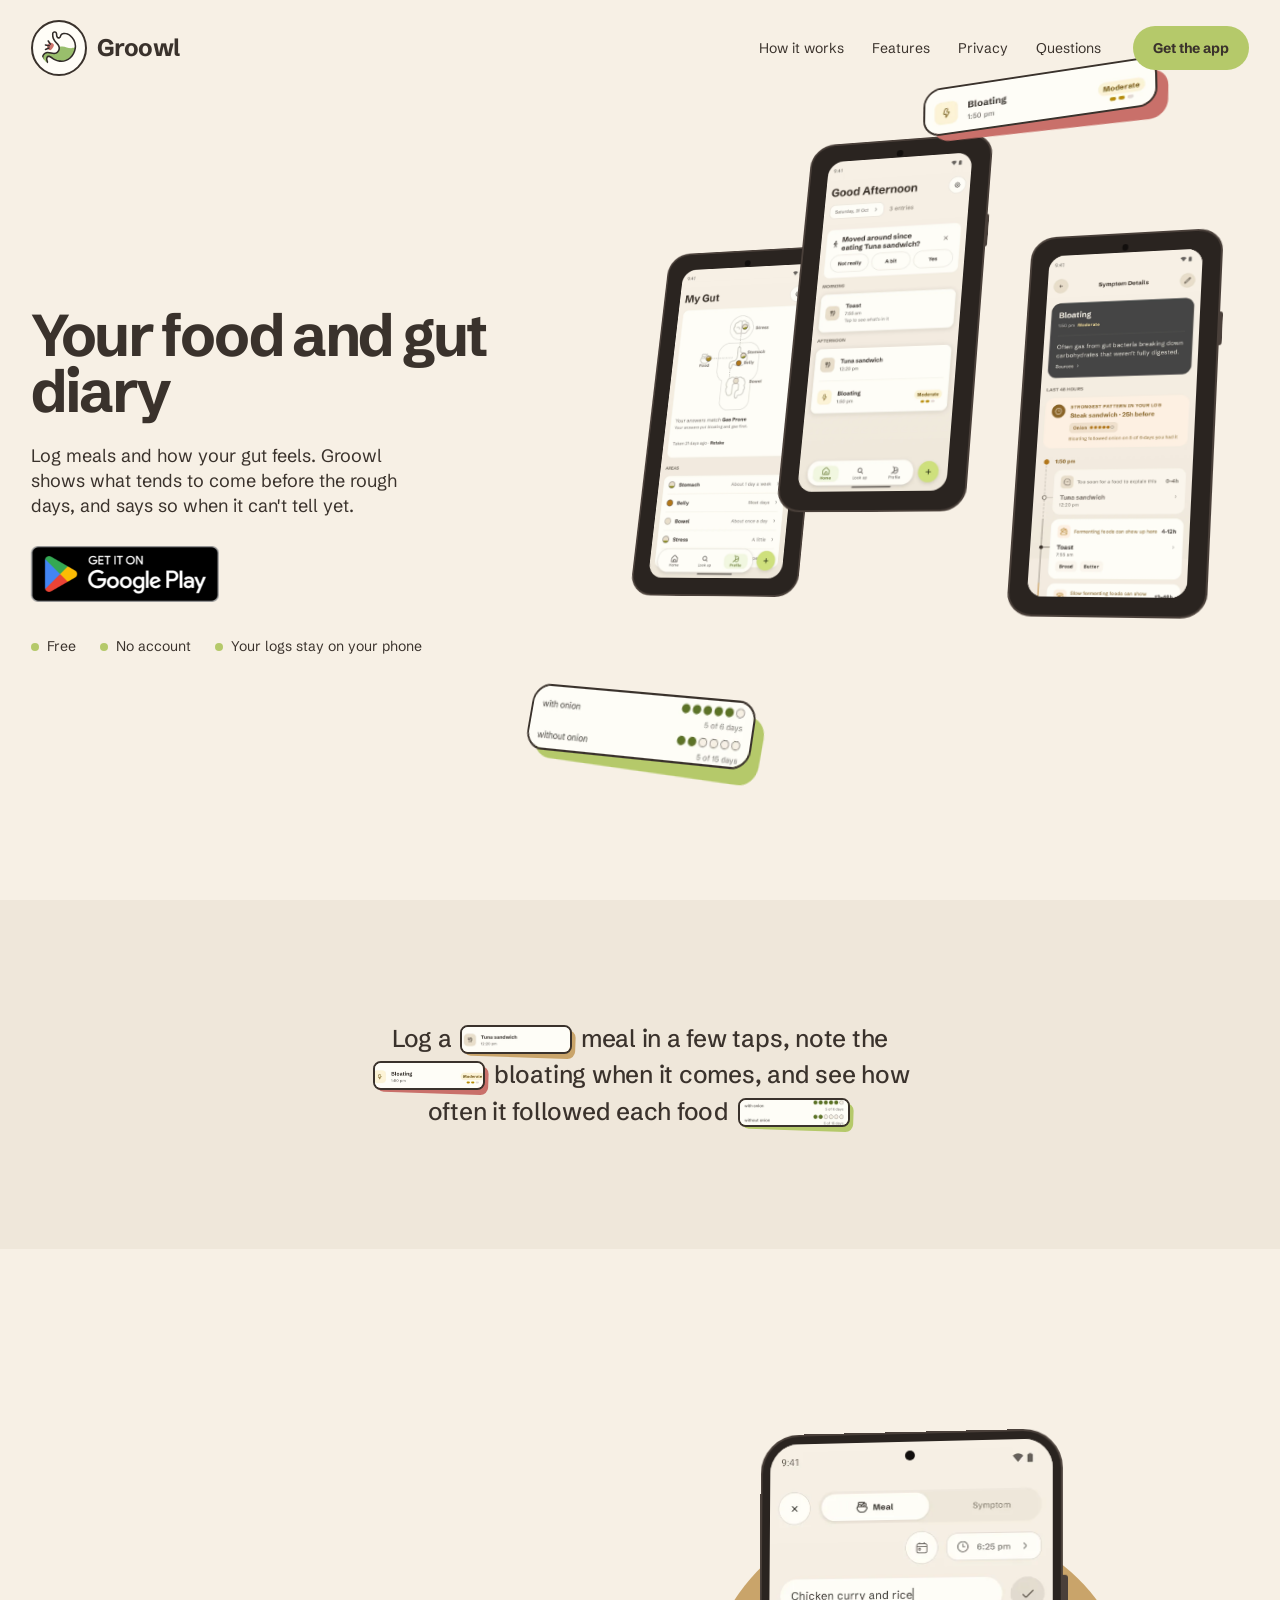
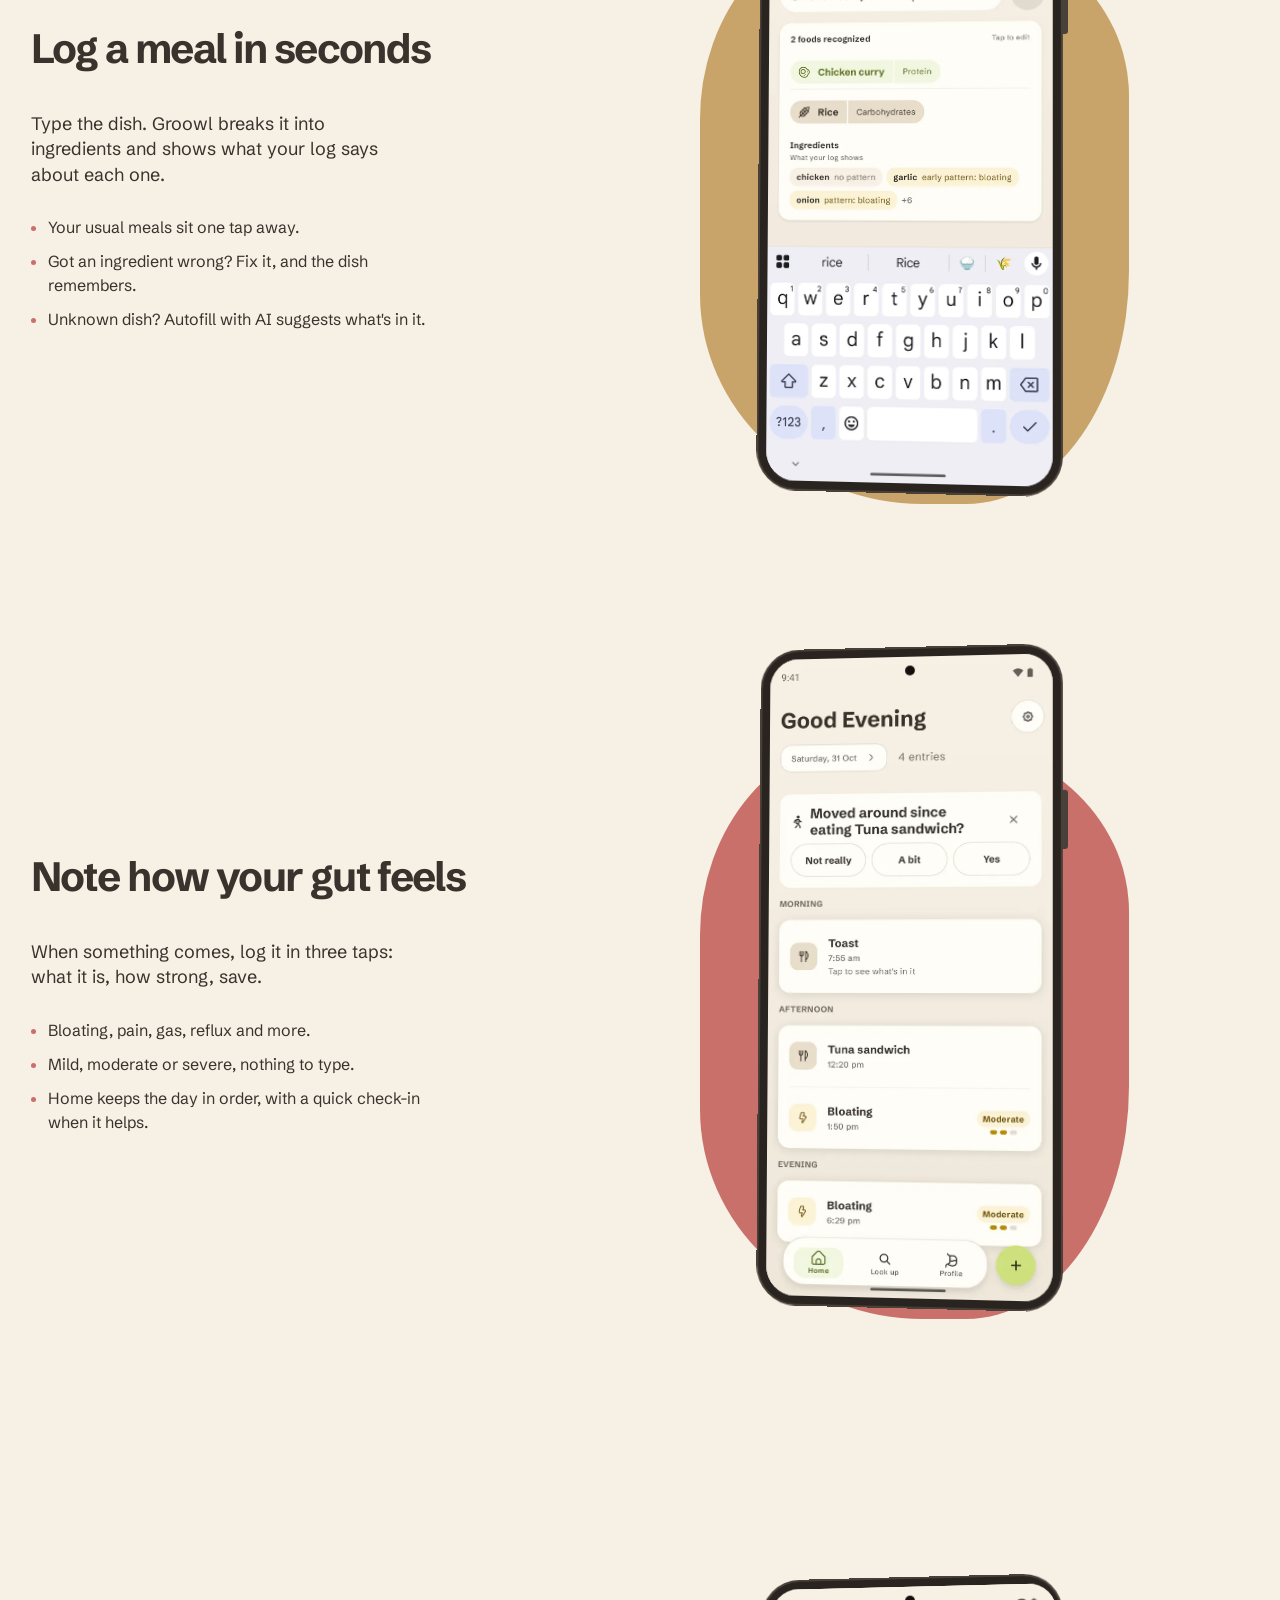
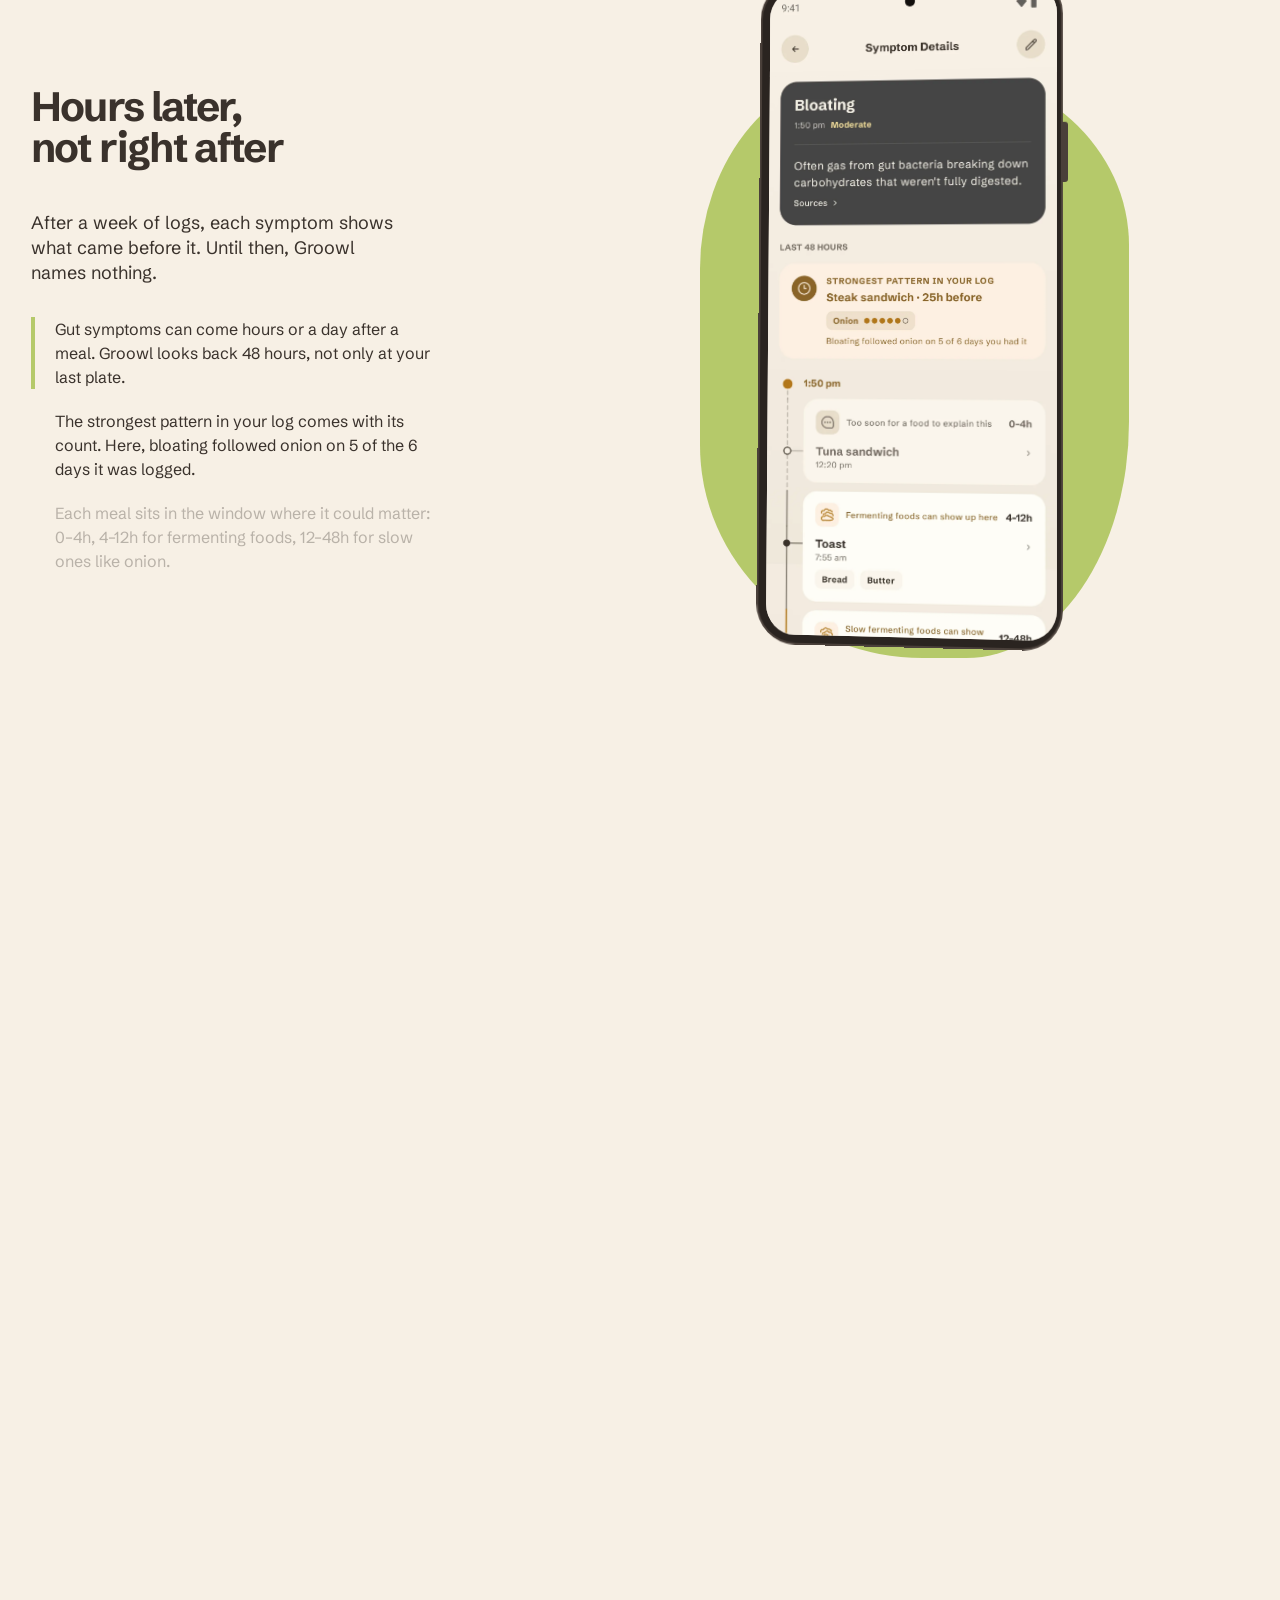
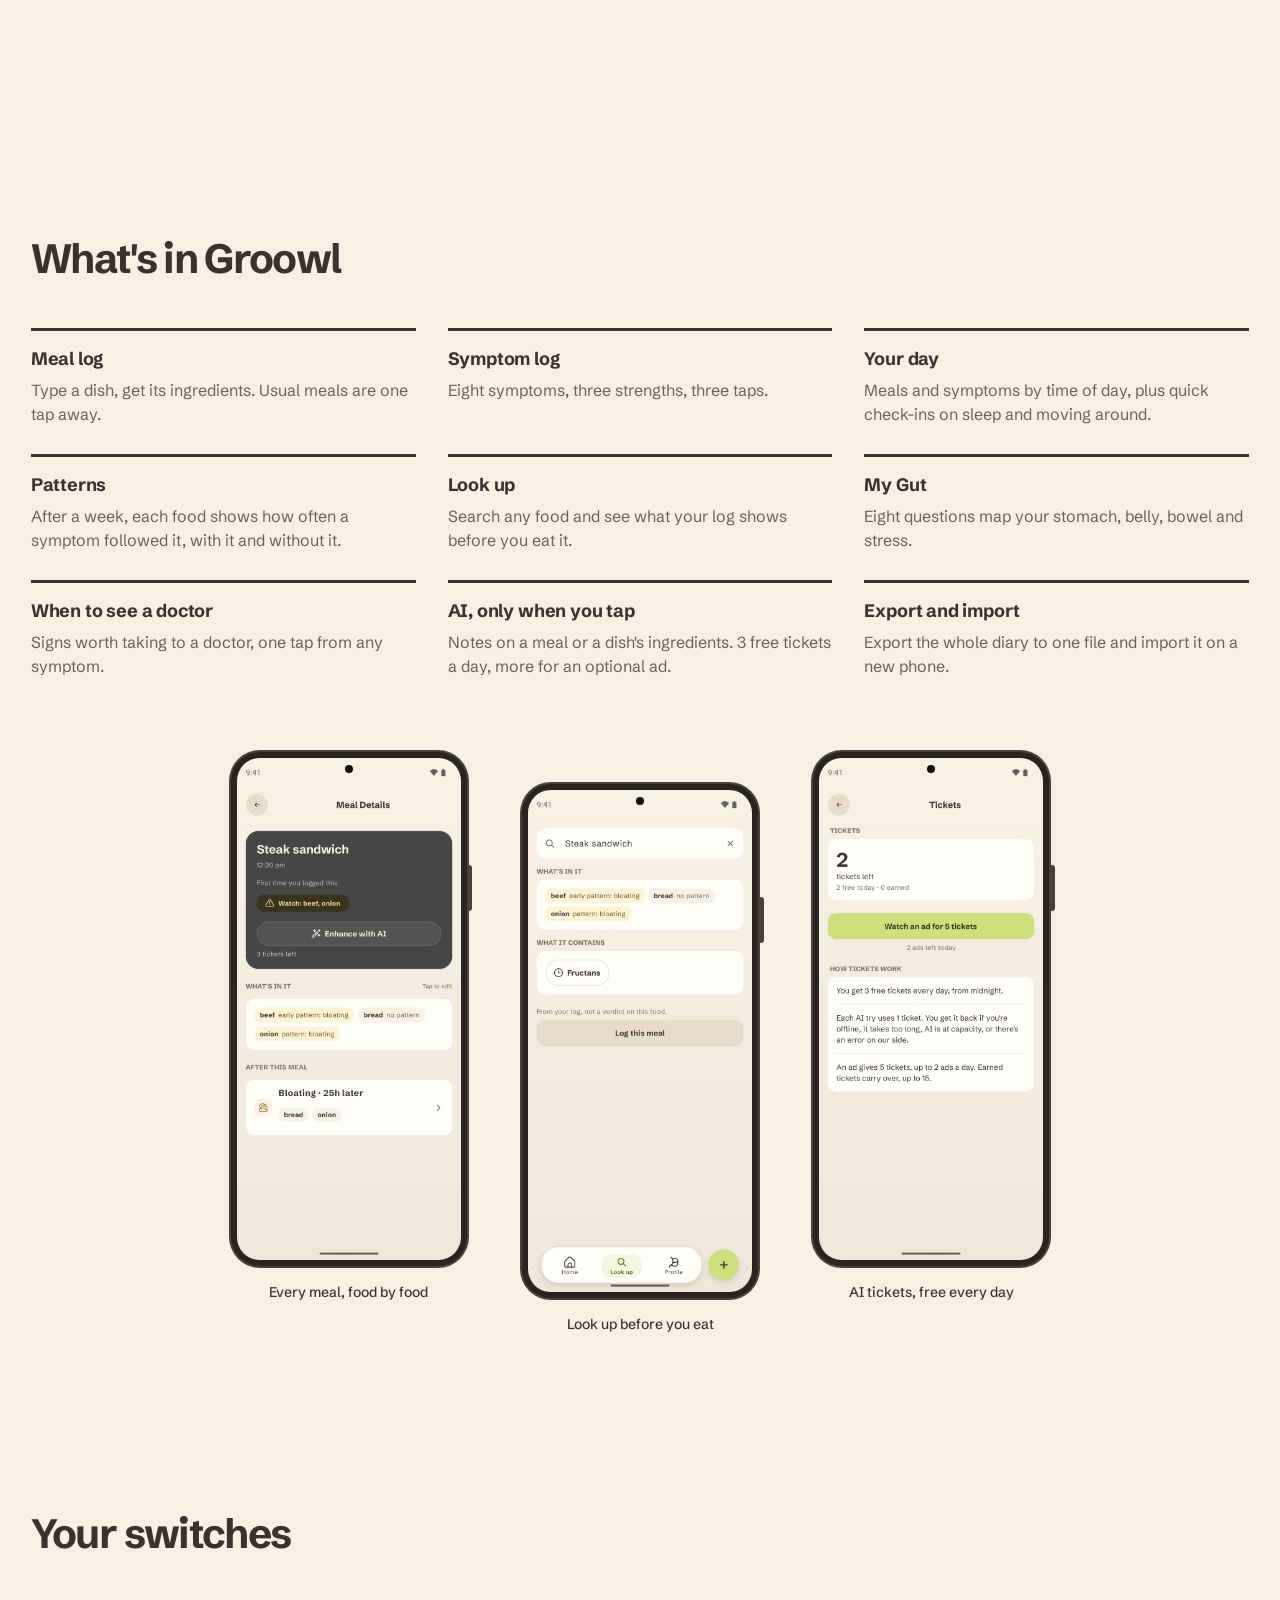
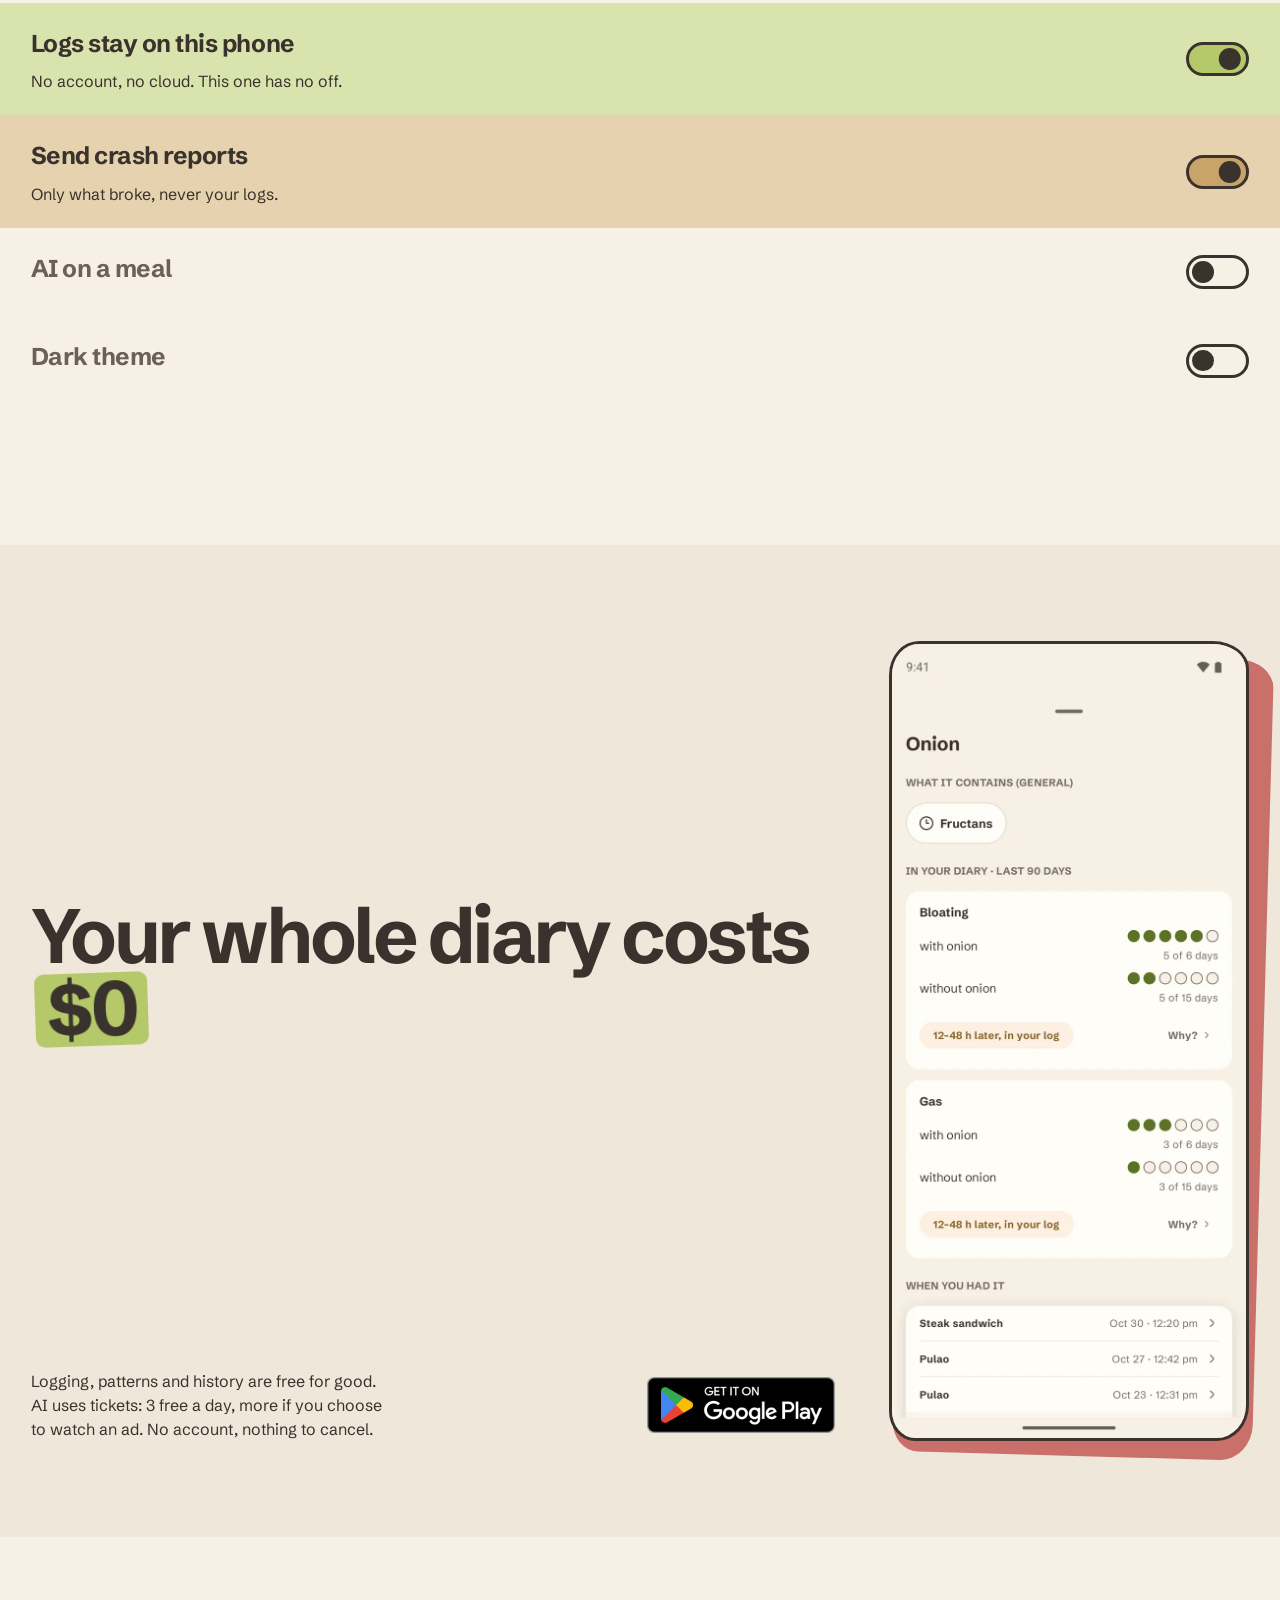
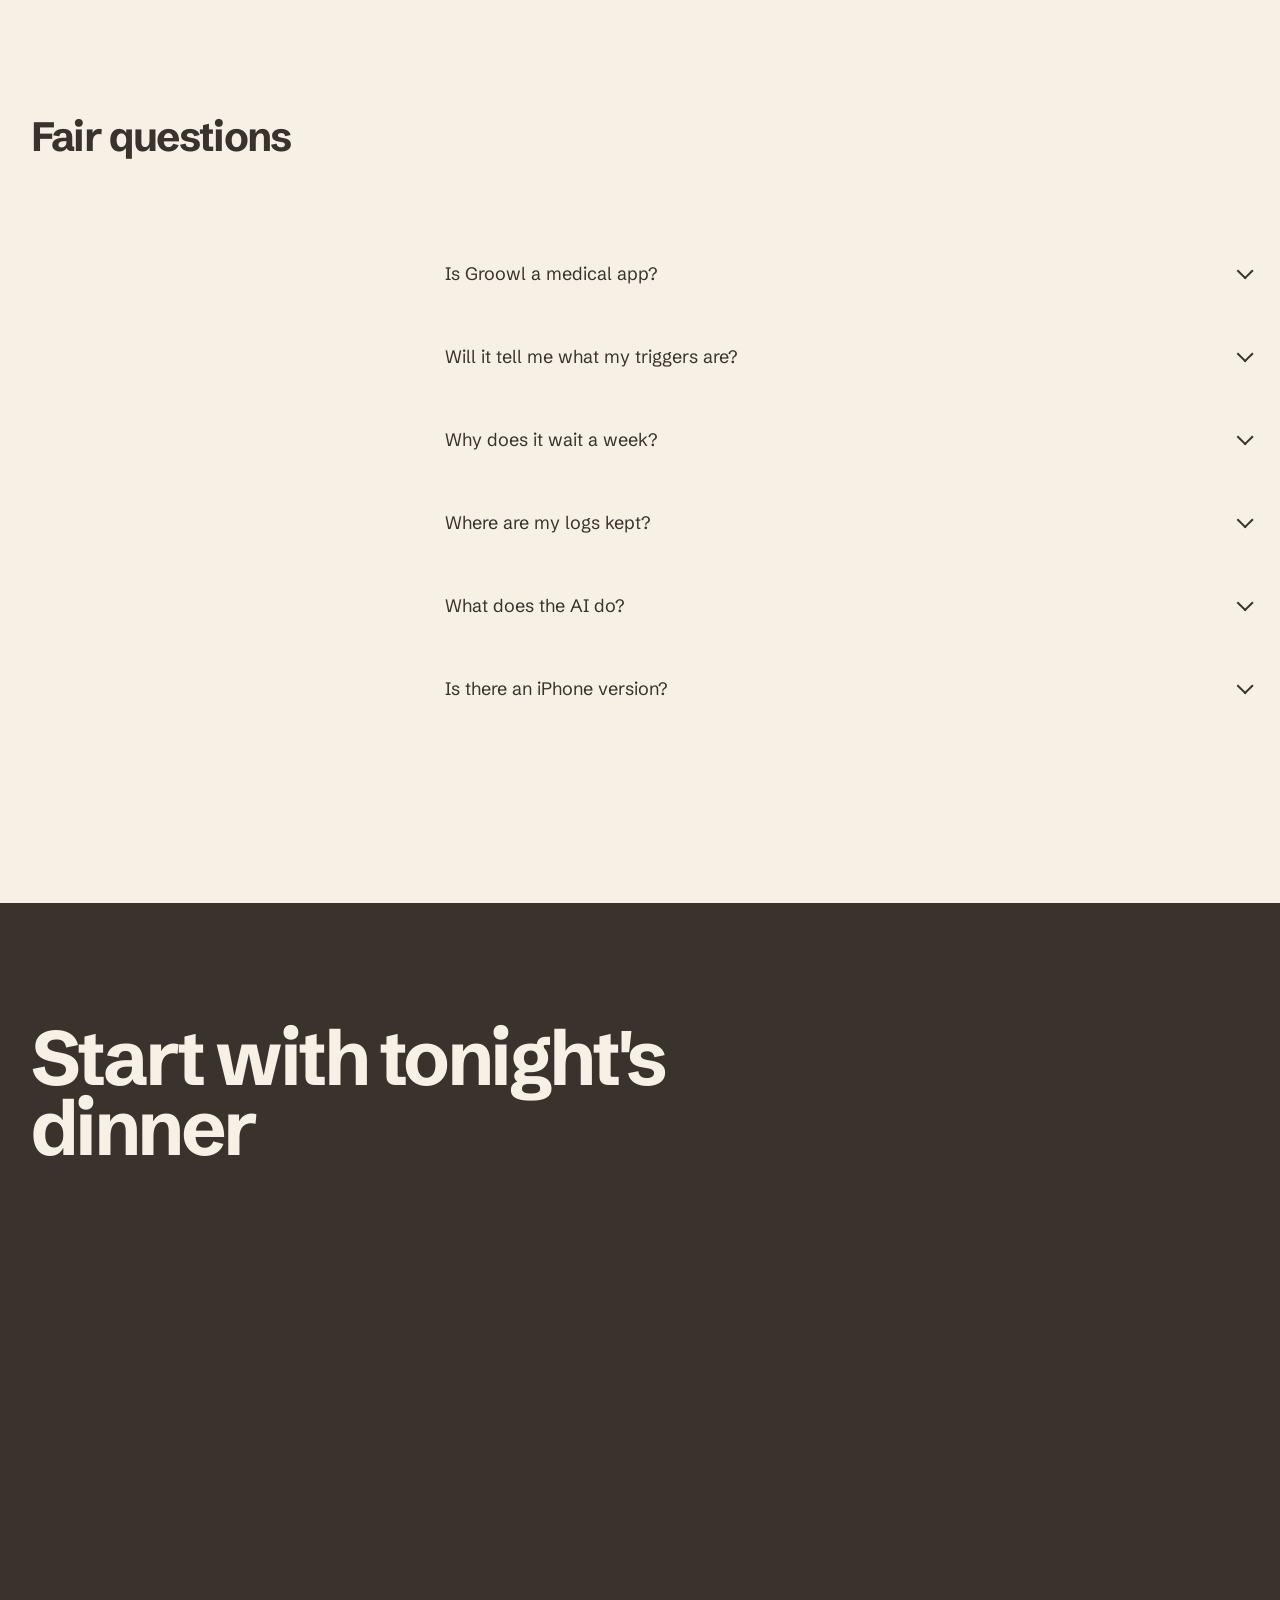
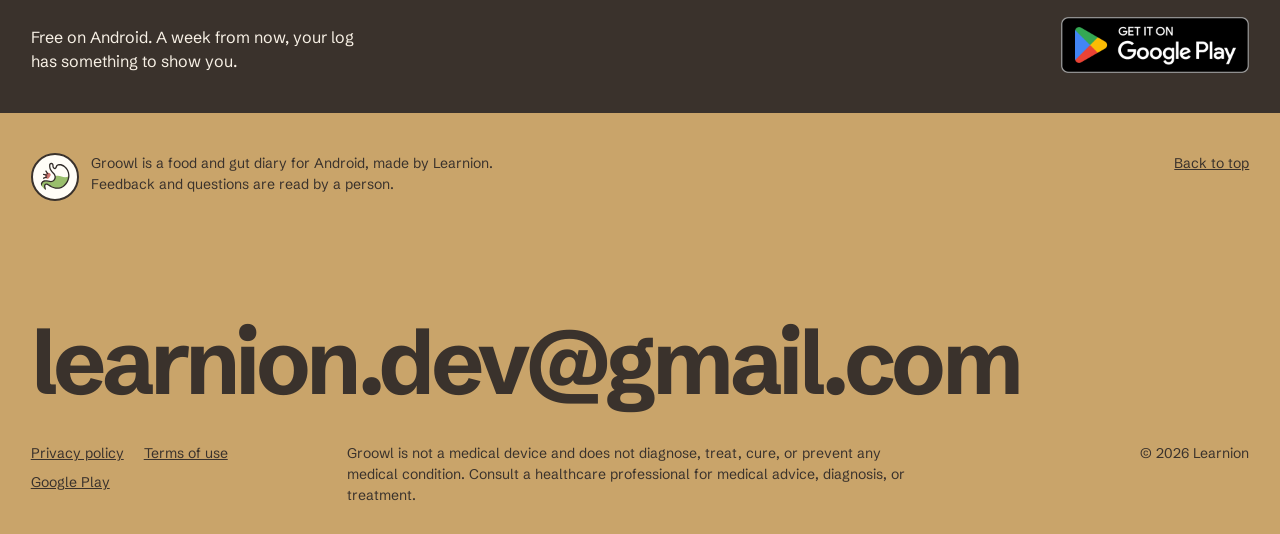
==== commit 313b10be: "Policy fix and other details" ====
--- a/index.html
+++ b/index.html
@@ -42,9 +42,6 @@
   }
   </script>
   <link rel="icon" href="img/logo.svg" type="image/svg+xml">
-  <link rel="preconnect" href="https://fonts.googleapis.com">
-  <link rel="preconnect" href="https://fonts.gstatic.com" crossorigin>
-  <link href="https://fonts.googleapis.com/css2?family=Schibsted+Grotesk:wght@400;500;700&display=swap" rel="stylesheet">
   <link rel="stylesheet" href="style.css">
   <script>document.documentElement.classList.add('js')</script>
 </head>
--- a/style.css
+++ b/style.css
@@ -1,4 +1,20 @@
 /* Groowl landing page. Colours come from the app (core/ui/theme/color/Colors.kt) and the logo. */
+
+/* Self-hosted so visitors' IPs never reach Google (GDPR). Variable font: one file covers 400-700. */
+@font-face {
+  font-family: "Schibsted Grotesk";
+  font-weight: 400 700;
+  font-display: swap;
+  src: url(fonts/schibsted-grotesk-latin-ext.woff2) format("woff2");
+  unicode-range: U+0100-02BA, U+02BD-02C5, U+02C7-02CC, U+02CE-02D7, U+02DD-02FF, U+0304, U+0308, U+0329, U+1D00-1DBF, U+1E00-1E9F, U+1EF2-1EFF, U+2020, U+20A0-20AB, U+20AD-20C4, U+2113, U+2C60-2C7F, U+A720-A7FF;
+}
+@font-face {
+  font-family: "Schibsted Grotesk";
+  font-weight: 400 700;
+  font-display: swap;
+  src: url(fonts/schibsted-grotesk-latin.woff2) format("woff2");
+  unicode-range: U+0000-00FF, U+0131, U+0152-0153, U+02BB-02BC, U+02C6, U+02DA, U+02DC, U+0304, U+0308, U+0329, U+2000-206F, U+20AC, U+2122, U+2191, U+2193, U+2212, U+2215, U+FEFF, U+FFFD;
+}
 
 :root {
   --bg: #F7F0E5;
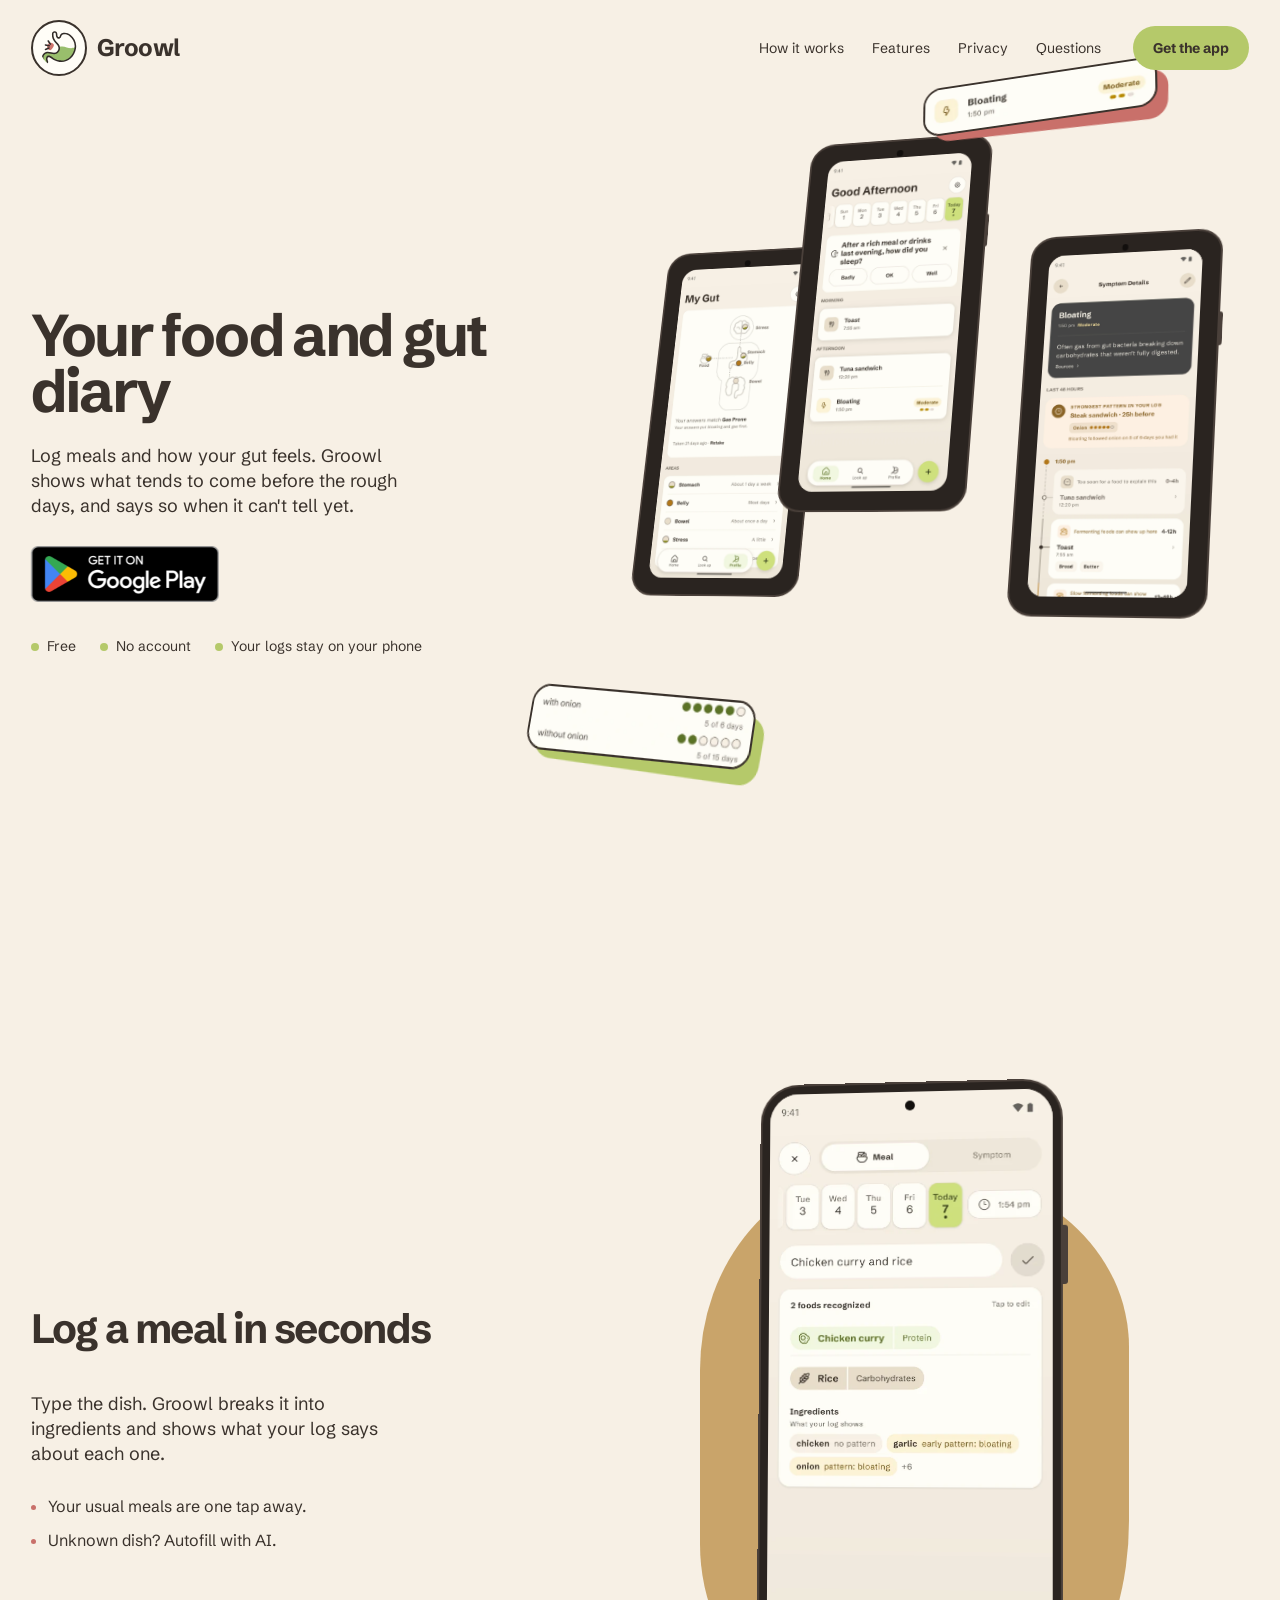
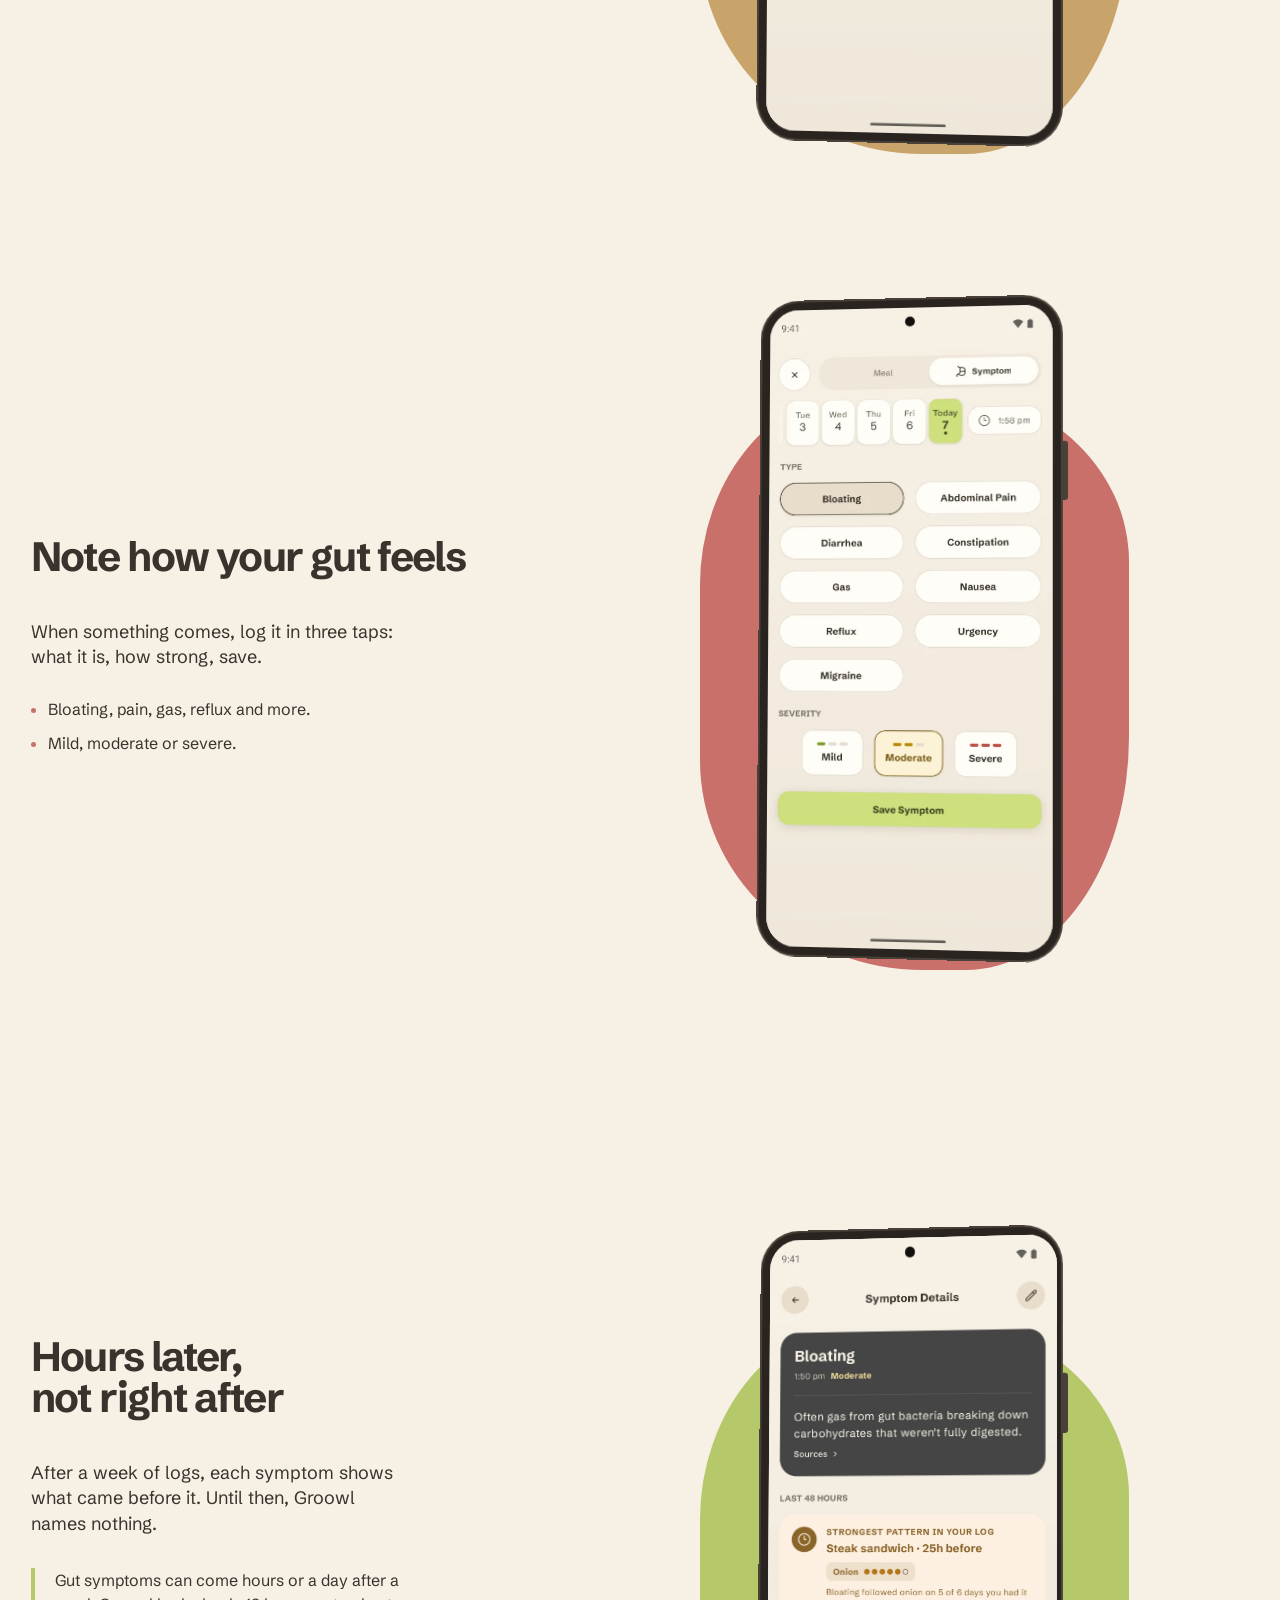
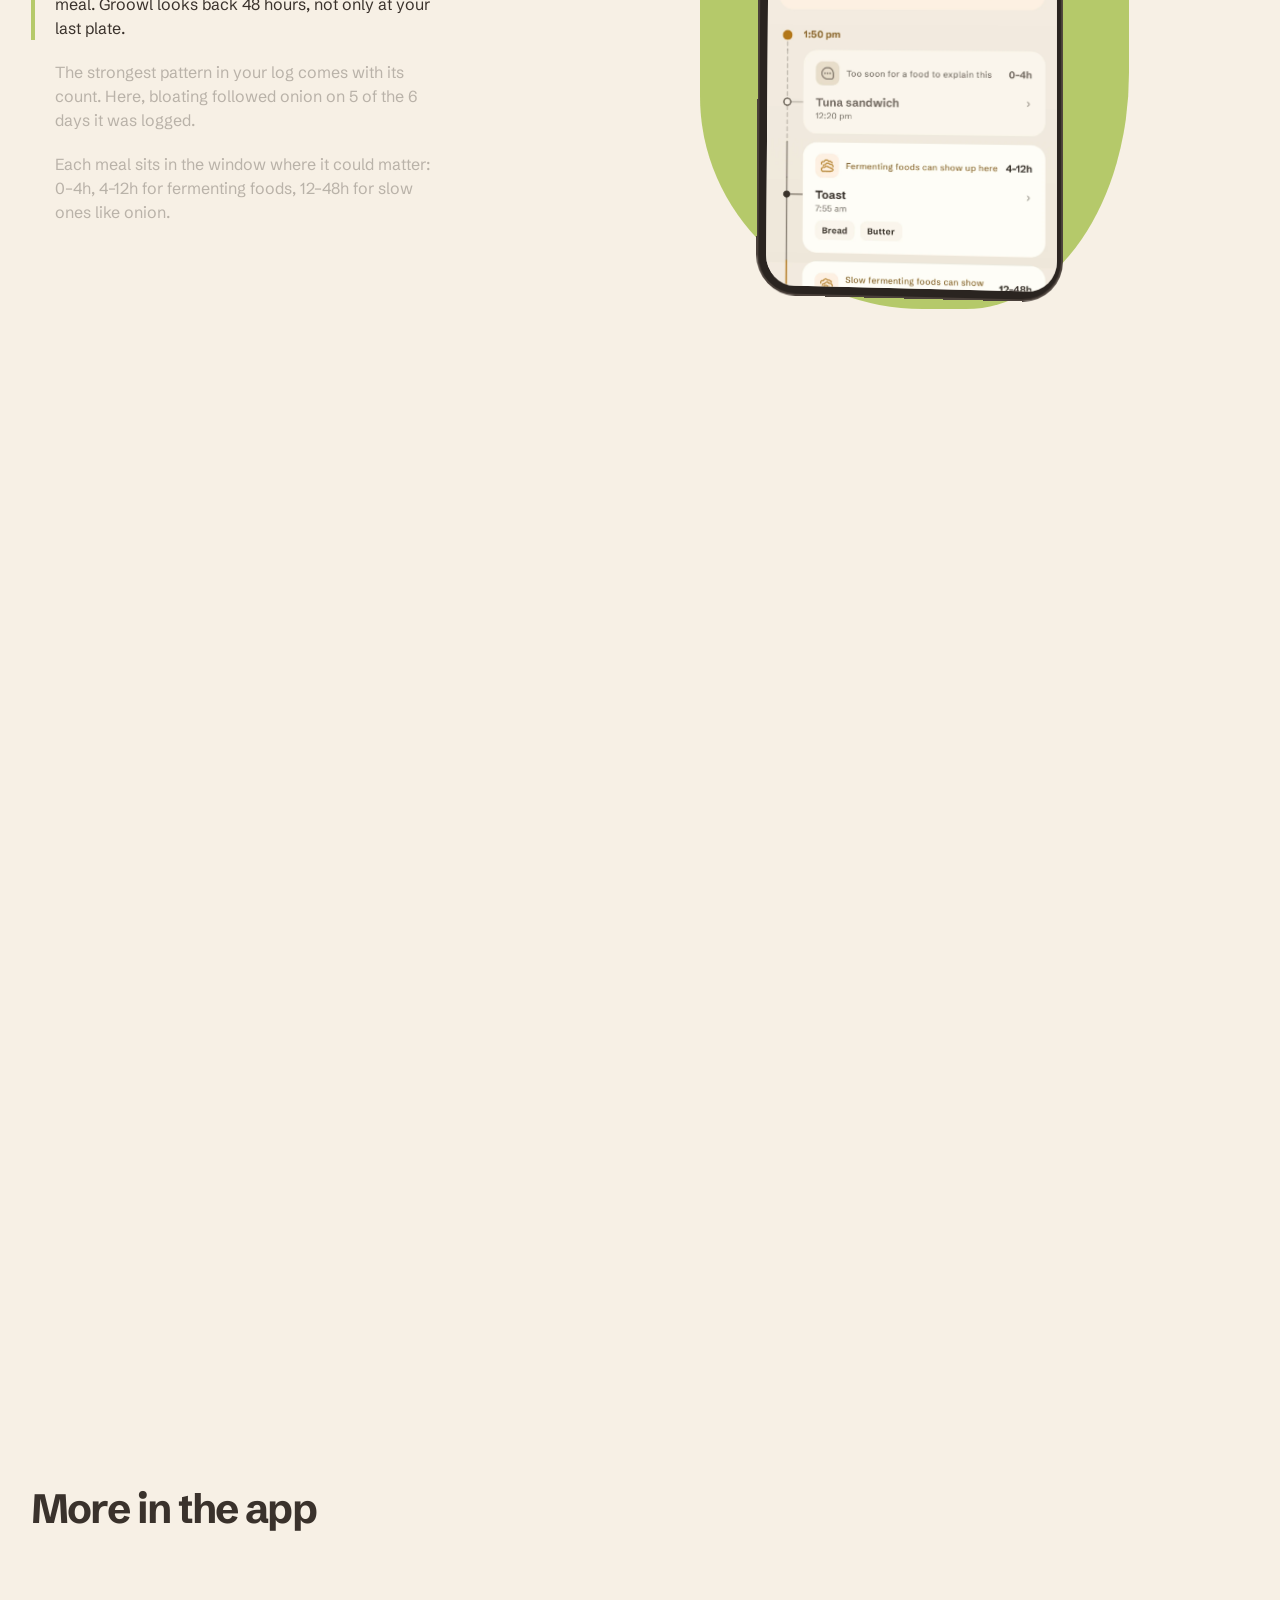
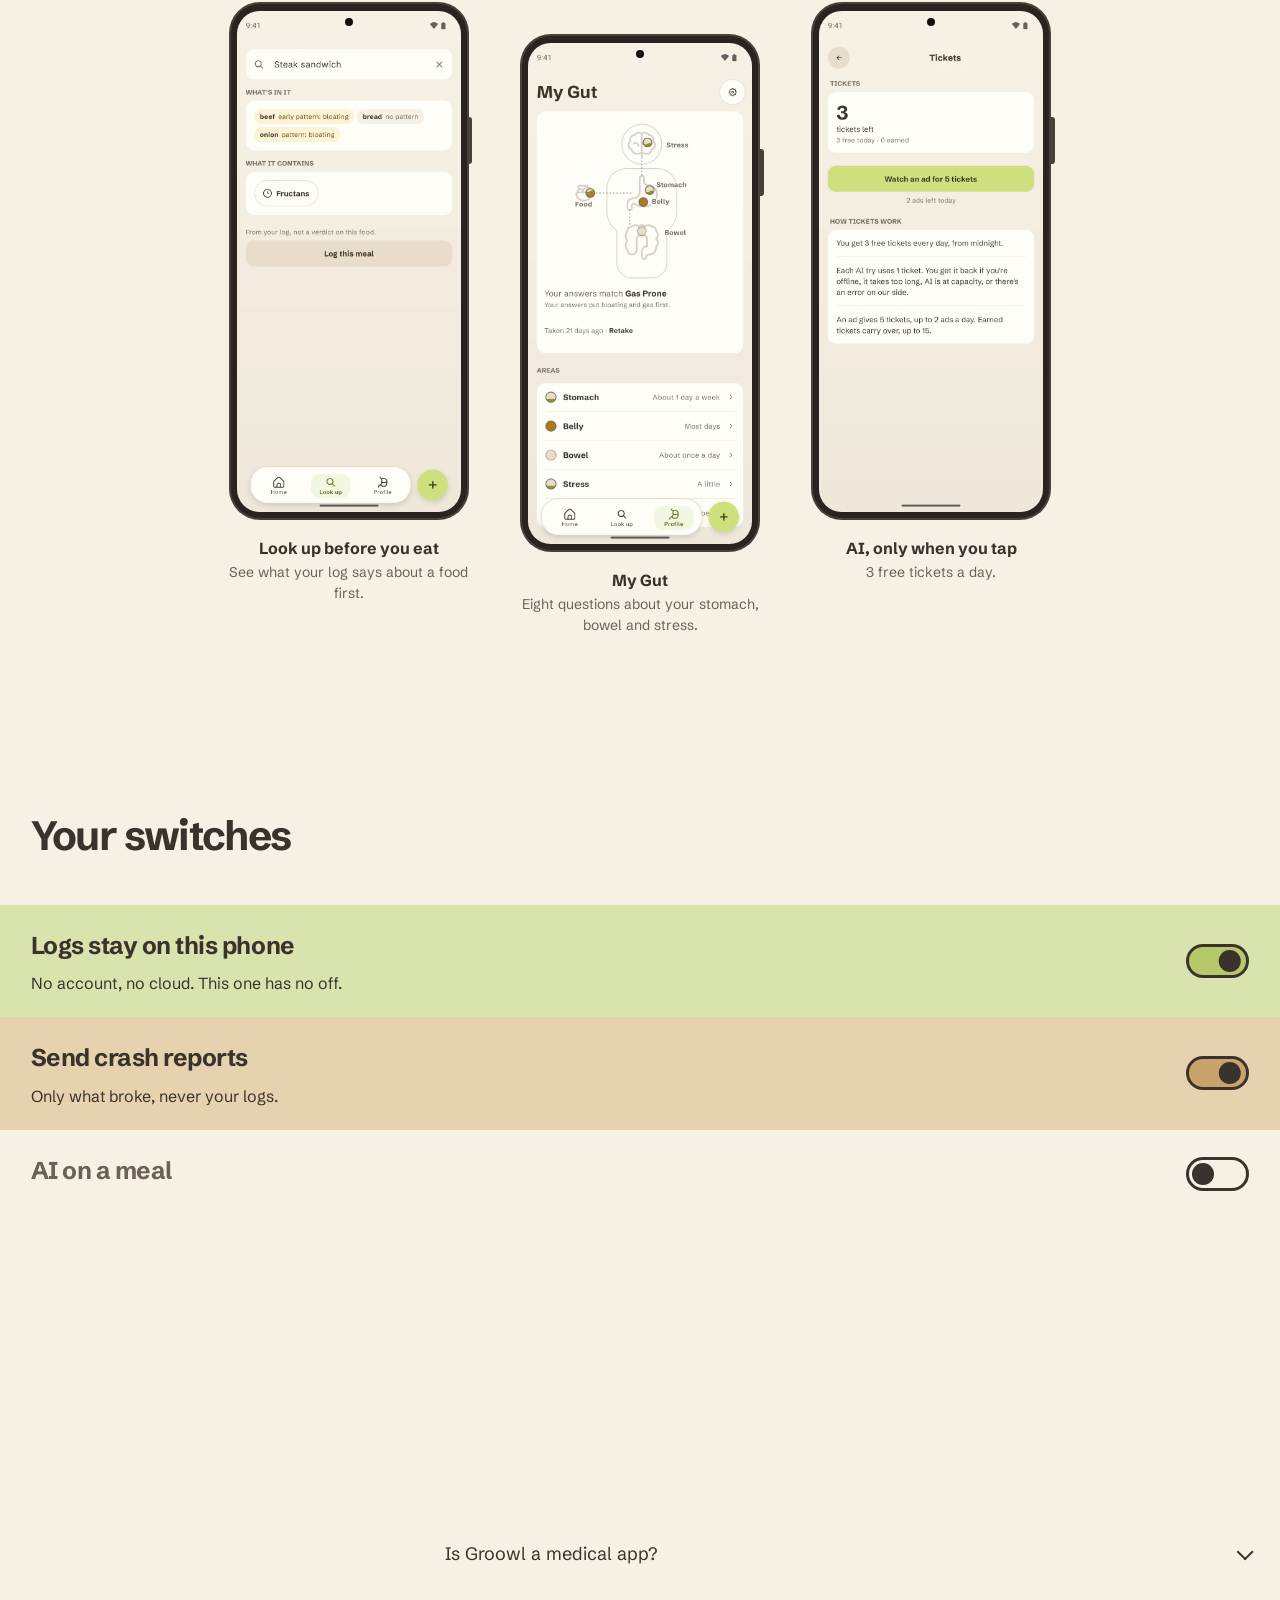
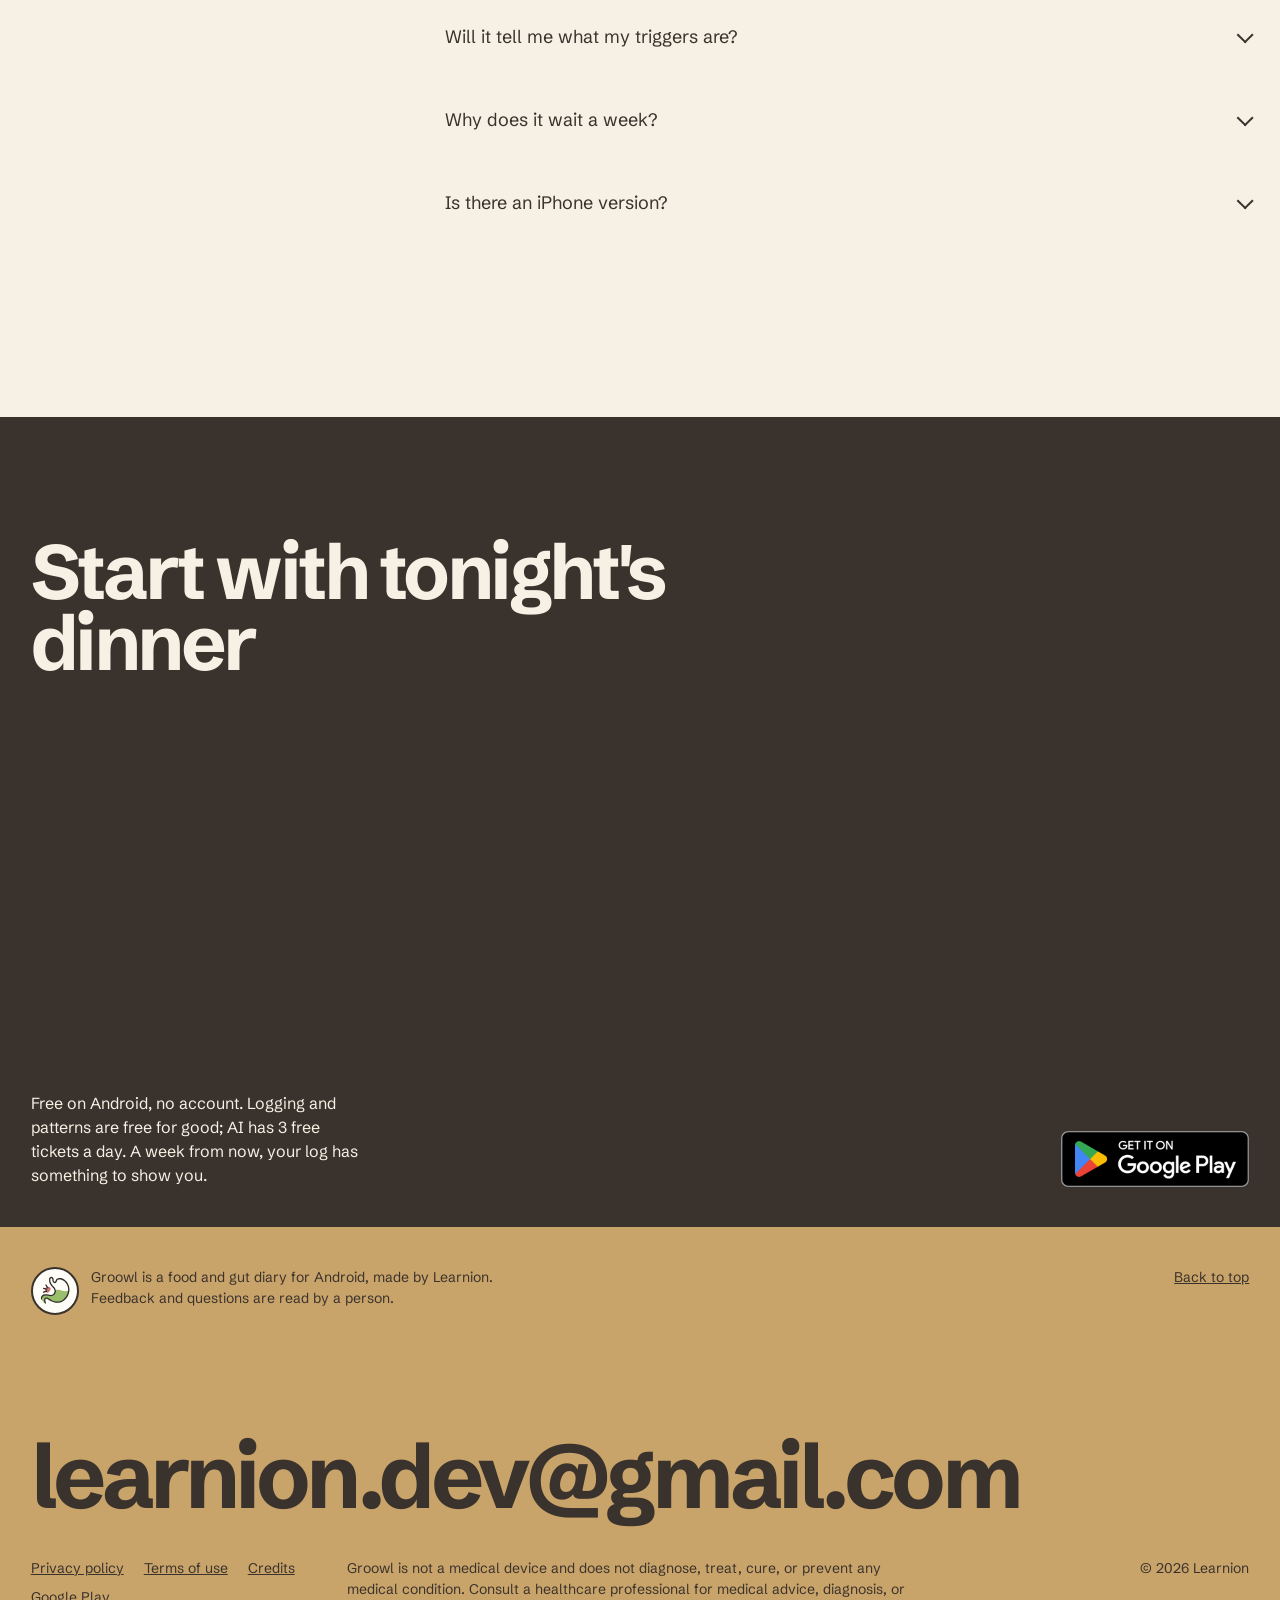
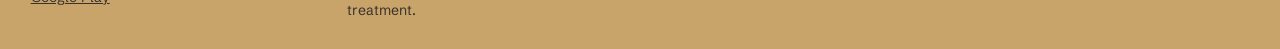
==== commit b4c4817c: "Updated screenshots and more" ====
--- a/index.html
+++ b/index.html
@@ -83,19 +83,6 @@
     </div>
   </section>
 
-  <!-- Intro: one statement, the app's own pieces inline -->
-  <section class="intro" aria-labelledby="intro-title">
-    <h2 id="intro-title" class="sr">What Groowl does</h2>
-    <p class="statement reveal">
-      Log a
-      <span class="inline-frame tone-ochre"><img src="img/thumb-meal.webp" alt="A logged tuna sandwich" width="480" height="105"></span>
-      meal in a few taps, note the
-      <span class="inline-frame tone-clay"><img src="img/thumb-symptom.webp" alt="A logged bloating symptom, moderate" width="480" height="99"></span>
-      bloating when it comes, and see how often it followed each food
-      <span class="inline-frame tone-olive"><img src="img/thumb-dots.webp" alt="Bloating with onion on 5 of 6 days, without onion on 5 of 15 days" width="480" height="123"></span>
-    </p>
-  </section>
-
   <!-- How it works: three flows, words on the left, the real app on the right -->
   <section class="flows" id="how" aria-labelledby="how-title">
     <h2 id="how-title" class="sr">How it works</h2>
@@ -105,9 +92,8 @@
         <h3 id="flow-meal" class="flow-title">Log a meal in seconds</h3>
         <p class="flow-lede">Type the dish. Groowl breaks it into ingredients and shows what your log says about each one.</p>
         <ul class="flow-points">
-          <li>Your usual meals sit one tap away.</li>
-          <li>Got an ingredient wrong? Fix it, and the dish remembers.</li>
-          <li>Unknown dish? Autofill with AI suggests what's in it.</li>
+          <li>Your usual meals are one tap away.</li>
+          <li>Unknown dish? Autofill with AI.</li>
         </ul>
       </div>
       <figure class="flow-media tone-ochre reveal"><div class="device"><div class="device-screen"><video class="flow-video" src="img/log-clip.mp4" poster="img/screen-log.webp" width="540" height="1212" muted loop playsinline preload="metadata" aria-label="Logging chicken curry and rice: both foods are recognized as it is typed, with what the log shows about each ingredient"></video></div></div></figure>
@@ -119,11 +105,10 @@
         <p class="flow-lede">When something comes, log it in three taps: what it is, how strong, save.</p>
         <ul class="flow-points">
           <li>Bloating, pain, gas, reflux and more.</li>
-          <li>Mild, moderate or severe, nothing to type.</li>
-          <li>Home keeps the day in order, with a quick check-in when it helps.</li>
+          <li>Mild, moderate or severe.</li>
         </ul>
       </div>
-      <figure class="flow-media tone-clay reveal"><div class="device"><div class="device-screen"><video class="flow-video" src="img/symptom-clip.mp4" poster="img/symptom-poster.webp" width="540" height="1212" muted loop playsinline preload="metadata" aria-label="Logging bloating, moderate, then seeing it on Home under evening"></video></div></div></figure>
+      <figure class="flow-media tone-clay reveal"><div class="device"><div class="device-screen"><video class="flow-video" src="img/symptom-clip.mp4" poster="img/symptom-poster.webp" width="540" height="1212" muted loop playsinline preload="metadata" aria-label="Logging bloating, moderate, then seeing it on Home under afternoon"></video></div></div></figure>
     </article>
 
     <article class="flow showcase" aria-labelledby="showcase-title">
@@ -147,24 +132,13 @@
     </article>
   </section>
 
-  <!-- Features: everything in the app, one line each -->
+  <!-- Features: three more screens, one line each -->
   <section class="features" id="features" aria-labelledby="features-title">
-    <h2 id="features-title" class="features-title reveal">What's in Groowl</h2>
-    <ul class="feature-list">
-      <li class="reveal"><h3>Meal log</h3><p>Type a dish, get its ingredients. Usual meals are one tap away.</p></li>
-      <li class="reveal"><h3>Symptom log</h3><p>Eight symptoms, three strengths, three taps.</p></li>
-      <li class="reveal"><h3>Your day</h3><p>Meals and symptoms by time of day, plus quick check-ins on sleep and moving around.</p></li>
-      <li class="reveal"><h3>Patterns</h3><p>After a week, each food shows how often a symptom followed it, with it and without it.</p></li>
-      <li class="reveal"><h3>Look up</h3><p>Search any food and see what your log shows before you eat it.</p></li>
-      <li class="reveal"><h3>My Gut</h3><p>Eight questions map your stomach, belly, bowel and stress.</p></li>
-      <li class="reveal"><h3>When to see a doctor</h3><p>Signs worth taking to a doctor, one tap from any symptom.</p></li>
-      <li class="reveal"><h3>AI, only when you tap</h3><p>Notes on a meal or a dish's ingredients. 3 free tickets a day, more for an optional ad.</p></li>
-      <li class="reveal"><h3>Export and import</h3><p>Export the whole diary to one file and import it on a new phone.</p></li>
-    </ul>
+    <h2 id="features-title" class="features-title reveal">More in the app</h2>
     <div class="feature-shots">
-      <figure class="reveal"><div class="device"><div class="device-screen"><img src="img/screen-meal.webp" alt="Meal details for a steak sandwich: onion shows a pattern with bloating, with an Enhance with AI button" width="720" height="1616" loading="lazy"></div></div><figcaption>Every meal, food by food</figcaption></figure>
-      <figure class="reveal"><div class="device"><div class="device-screen"><img src="img/screen-lookup.webp" alt="Look up for a steak sandwich: onion shows a pattern, bread shows none" width="720" height="1616" loading="lazy"></div></div><figcaption>Look up before you eat</figcaption></figure>
-      <figure class="reveal"><div class="device"><div class="device-screen"><img src="img/screen-tickets.webp" alt="Tickets: 3 free AI tickets a day, and an optional ad for 5 more" width="720" height="1616" loading="lazy"></div></div><figcaption>AI tickets, free every day</figcaption></figure>
+      <figure class="reveal"><div class="device"><div class="device-screen"><img src="img/screen-lookup.webp" alt="Look up for a steak sandwich: onion shows a pattern, bread shows none" width="720" height="1616" loading="lazy"></div></div><figcaption><strong>Look up before you eat</strong> See what your log says about a food first.</figcaption></figure>
+      <figure class="reveal"><div class="device"><div class="device-screen"><img src="img/screen-mygut.webp" alt="My Gut: a profile of stomach, belly, bowel and stress from eight questions" width="720" height="1616" loading="lazy"></div></div><figcaption><strong>My Gut</strong> Eight questions about your stomach, bowel and stress.</figcaption></figure>
+      <figure class="reveal"><div class="device"><div class="device-screen"><img src="img/screen-tickets.webp" alt="Tickets: 3 free AI tickets a day, and an optional ad for 5 more" width="720" height="1616" loading="lazy"></div></div><figcaption><strong>AI, only when you tap</strong> 3 free tickets a day.</figcaption></figure>
     </div>
   </section>
 
@@ -189,30 +163,11 @@
       <li class="reveal band tone-clay" data-band="ai">
         <span class="band-text">
           <span class="band-line" id="b3">AI on a meal</span>
-          <span class="band-more">Only when you tap. That meal goes to Google's Gemini.</span>
+          <span class="band-more">Only when you tap. That meal goes to Google's Gemini. <a href="privacy.html">Privacy policy</a></span>
         </span>
         <button class="switch" role="switch" aria-checked="false" aria-labelledby="b3" data-ui></button>
       </li>
-      <li class="reveal band tone-ink" data-band="dark">
-        <span class="band-text">
-          <span class="band-line" id="b4">Dark theme</span>
-          <span class="band-more">Follows your phone. So does this page.</span>
-        </span>
-        <button class="switch" role="switch" aria-checked="false" aria-labelledby="b4" data-ui></button>
-      </li>
     </ul>
-  </section>
-
-  <!-- Price: one sentence -->
-  <section class="price" aria-labelledby="price-title">
-    <h2 id="price-title" class="price-line reveal">Your whole diary costs <span class="price-block">$0</span></h2>
-    <div class="price-foot reveal">
-      <p>Logging, patterns and history are free for good. AI uses tickets: 3 free a day, more if you choose to watch an ad. No account, nothing to cancel.</p>
-      <a class="play" href="https://play.google.com/store/apps/details?id=com.learnion.groowl"><img src="img/google-play-badge.png" alt="Get it on Google Play" width="188" height="56" loading="lazy"></a>
-    </div>
-    <figure class="price-shot sketch tone-clay reveal">
-      <img src="img/screen-evidence.webp" alt="Onion sheet: bloating with onion on 5 of 6 days, without onion on 5 of 15 days" width="720" height="1616" loading="lazy">
-    </figure>
   </section>
 
   <!-- FAQ -->
@@ -232,14 +187,6 @@
         <p>A pattern needs days to compare: at least 7 days with logs, the food eaten on 3 separate occasions, and 3 days without it. Stronger patterns wait for 14 days. Until then Groowl shows how close you are. A guess on too few days can name the same food on your best and your worst days.</p>
       </details>
       <details class="reveal">
-        <summary>Where are my logs kept?</summary>
-        <p>On your phone, inside the app. There's no account and no analytics. You can export the whole diary to one file and import it on a new phone.</p>
-      </details>
-      <details class="reveal">
-        <summary>What does the AI do?</summary>
-        <p>Nothing until you tap. <em>Enhance with AI</em> sends that meal, what your log shows about its foods and a few gut profile lines to Google's Gemini for a short note. <em>Autofill with AI</em> sends only the dish name to suggest its ingredients. Each try uses a ticket: 3 free a day, more for an optional ad. Details are in the <a href="privacy.html">privacy policy</a>. Patterns are never made by AI; they're counted from your log.</p>
-      </details>
-      <details class="reveal">
         <summary>Is there an iPhone version?</summary>
         <p>Not yet. Groowl is on Android first. Write to us if you'd like to hear when it comes to iPhone.</p>
       </details>
@@ -250,7 +197,7 @@
   <section class="close" aria-labelledby="close-title">
     <h2 id="close-title" class="close-title reveal">Start with tonight's dinner</h2>
     <div class="close-foot reveal">
-      <p>Free on Android. A week from now, your log has something to show you.</p>
+      <p>Free on Android, no account. Logging and patterns are free for good; AI has 3 free tickets a day. A week from now, your log has something to show you.</p>
       <a class="play" href="https://play.google.com/store/apps/details?id=com.learnion.groowl"><img src="img/google-play-badge.png" alt="Get it on Google Play" width="188" height="56" loading="lazy"></a>
     </div>
   </section>
@@ -263,7 +210,7 @@
   </div>
   <h2 id="foot-title" class="foot-title reveal"><a href="mailto:learnion.dev@gmail.com?subject=Groowl">learnion.dev<wbr>@gmail.com</a></h2>
   <div class="foot-meta">
-    <p class="foot-links"><a href="privacy.html">Privacy policy</a> <a href="terms.html">Terms of use</a> <a href="https://play.google.com/store/apps/details?id=com.learnion.groowl">Google Play</a></p>
+    <p class="foot-links"><a href="privacy.html">Privacy policy</a> <a href="terms.html">Terms of use</a> <a href="data/">Credits</a> <a href="https://play.google.com/store/apps/details?id=com.learnion.groowl">Google Play</a></p>
     <p>Groowl is not a medical device and does not diagnose, treat, cure, or prevent any medical condition. Consult a healthcare professional for medical advice, diagnosis, or treatment.</p>
     <p>© 2026 Learnion</p>
   </div>
--- a/style.css
+++ b/style.css
@@ -60,7 +60,7 @@
 }
 
 *, *::before, *::after { box-sizing: border-box; }
-html { scroll-behavior: smooth; -webkit-text-size-adjust: 100%; }
+html { -webkit-text-size-adjust: 100%; }
 body {
   margin: 0;
   background: var(--bg);
@@ -184,27 +184,6 @@
 .chip img { border: 2.5px solid #3A322C; border-radius: 18px; background: #FFFDF7; }
 .chip-symptom { left: 58%; top: 2%; transform: translateZ(160px) rotateZ(-4deg); }
 .chip-dots { left: 12%; bottom: 8%; transform: translateZ(200px) rotateZ(3deg); }
-
-/* ---------- intro statement ---------- */
-.intro { padding: 120px var(--margin); background: var(--step); }
-.statement {
-  max-width: 40ch; margin: 0 auto;
-  font-size: var(--s-statement); font-weight: 500; line-height: 1.5;
-  letter-spacing: -0.01em; text-align: center;
-}
-.inline-frame {
-  position: relative; isolation: isolate;
-  display: inline-block; height: 1.2em; width: 4.6em;
-  vertical-align: -0.28em; margin: 0 .12em;
-}
-.inline-frame::before {
-  content: ""; position: absolute; inset: 0; z-index: -1;
-  background: var(--tone); border-radius: .32em; transform: translate(.14em, .14em) rotate(2deg);
-}
-.inline-frame img {
-  width: 100%; height: 100%; object-fit: cover;
-  border: 2px solid var(--ink); border-radius: .32em; background: #FFFDF7;
-}
 
 /* ---------- flows: words left, the real app right ---------- */
 .flows { overflow-x: clip; display: grid; gap: clamp(120px, 12vw, 200px); padding: var(--gap) var(--margin) 0; }
@@ -256,13 +235,11 @@
 /* ---------- features: one line each, three real screens ---------- */
 .features { padding: var(--gap) var(--margin) 0; }
 .features-title { font-size: var(--s-head); font-weight: 700; letter-spacing: -0.04em; line-height: 1; margin-bottom: 48px; }
-.feature-list { list-style: none; margin: 0; padding: 0; display: grid; grid-template-columns: repeat(3, 1fr); gap: 28px 32px; }
-.feature-list li { padding-top: 14px; border-top: 3px solid var(--ink); }
-.feature-list h3 { margin: 0 0 6px; font-size: 18px; letter-spacing: -0.01em; }
-.feature-list p { color: var(--muted); font-size: var(--s-body); }
 .feature-shots { display: flex; justify-content: center; gap: clamp(20px, 4vw, 64px); margin-top: 72px; }
 .feature-shots figure { width: min(240px, 28vw); margin: 0; }
-.feature-shots figcaption { margin-top: 14px; font-size: var(--s-small); font-weight: 500; text-align: center; }
+.feature-shots figcaption { margin-top: 16px; font-size: var(--s-small); color: var(--muted); text-align: center; }
+.feature-shots figcaption strong { display: block; margin-bottom: 2px; font-size: var(--s-body); color: var(--ink); }
+section[id] { scroll-margin-top: 24px; }
 .feature-shots figure:nth-child(2) { margin-top: 32px; }
 
 /* ---------- switches ---------- */
@@ -301,25 +278,6 @@
 .tone-ink .switch[aria-checked="true"]::after { background: var(--bg); }
 .switch:active { transform: scale(.94); }
 
-/* ---------- price ---------- */
-.price {
-  display: grid; grid-template-columns: repeat(12, 1fr); column-gap: 24px; align-items: end;
-  min-height: 80svh;
-  margin-top: 140px;
-  padding: 96px var(--margin);
-  background: var(--step);
-}
-.price-line { grid-column: 1 / 9; font-size: var(--s-display); font-weight: 700; letter-spacing: -0.045em; line-height: .95; }
-.price-block {
-  display: inline-block; padding: 0 .15em; margin-left: .05em;
-  background: var(--accent); color: #3A322C; border-radius: .12em;
-  transform: rotate(-2deg);
-}
-.price-foot { grid-column: 1 / 9; display: flex; justify-content: space-between; align-items: center; gap: 32px; margin-top: 64px; }
-.price-foot p { max-width: 36ch; font-size: var(--s-body); }
-.price-shot video { display: block; width: 100%; height: auto; aspect-ratio: 540 / 640; object-fit: cover; object-position: top; }
-.price-shot { grid-column: 9 / 13; grid-row: 1 / 3; align-self: center; max-width: 360px; justify-self: end; }
-
 /* ---------- faq ---------- */
 .faq { display: grid; grid-template-columns: repeat(12, 1fr); column-gap: 24px; padding: var(--gap) var(--margin); }
 .faq-title { grid-column: 1 / -1; font-size: var(--s-head); font-weight: 700; letter-spacing: -0.04em; line-height: 1; margin-bottom: 80px; }
@@ -392,6 +350,8 @@
 .doc p + p, .doc ul + p { margin-top: 14px; }
 .doc ul { margin: 12px 0 0; padding-left: 1.2em; display: grid; gap: 8px; }
 .doc li::marker { color: var(--clay); }
+.doc { overflow-wrap: anywhere; } /* long URLs in the ODbL notice on narrow phones */
+.credit-meta { display: block; color: var(--muted); font-size: var(--s-small); }
 .doc-summary { margin-top: 40px; padding: 28px 32px; background: var(--field-olive); border-radius: var(--sketch-radius); }
 .doc-summary h2 { margin-top: 0; }
 .doc-foot { display: flex; justify-content: space-between; flex-wrap: wrap; gap: 16px; padding: 32px var(--margin); background: var(--ochre); color: #3A322C; font-size: var(--s-small); }
@@ -410,8 +370,6 @@
 @keyframes rise-phone { from { opacity: 0; translate: 0 60px; } }
 @keyframes drift { to { translate: 0 -12px; } }
 @keyframes rise { from { opacity: 0; transform: translateY(24px); } }
-.inline-frame { transition: transform .3s var(--ease); }
-.inline-frame:hover { transform: rotate(-3deg) scale(1.06); }
 .sketch img, .sketch video { transition: transform .4s var(--ease); }
 .sketch:hover > img, .sketch:hover > video { transform: translate(-4px, -4px); }
 .js .faq-list details.reveal:nth-child(2) { transition-delay: .06s; }
@@ -423,7 +381,7 @@
 .js .reveal { opacity: 0; transform: translateY(24px); transition: opacity .7s var(--ease), transform .7s var(--ease); }
 .js .reveal.is-in { opacity: 1; transform: none; }
 .js .flow-media.reveal { transition-delay: .12s; }
-.js .price-foot.reveal, .js .close-foot.reveal { transition-delay: .12s; }
+.js .close-foot.reveal { transition-delay: .12s; }
 
 @media (min-width: 1025px) {
   .close { min-height: 90svh; }
@@ -444,10 +402,7 @@
   .doc-page .bar-links { display: flex; gap: 16px; margin-left: auto; }
   .doc-page .bar .btn-small { display: none; }
   .bar .btn-small { margin-left: auto; }
-  .price-line, .price-foot { grid-column: 1 / -1; }
-  .price-shot { grid-column: 1 / -1; grid-row: auto; justify-self: center; margin-top: 64px; max-width: 320px; }
   .faq-list { grid-column: 1 / -1; }
-  .feature-list { grid-template-columns: repeat(2, 1fr); }
   .faq details { margin: 0 calc(var(--margin) * -1); padding: 8px var(--margin); }
 }
 
@@ -466,8 +421,6 @@
   .chip { width: 50vw; }
   .chip-symptom { top: 14%; }
   .chip-dots { left: 6%; }
-  .statement { text-align: left; font-size: 19px; }
-  .inline-frame { width: 3.6em; }
   .flow, .showcase-stage { grid-template-columns: 1fr; row-gap: 40px; }
   .flow-text, .flow-media { grid-column: 1; }
   .pinned .showcase-stage { row-gap: 16px; align-content: center; }
@@ -479,17 +432,12 @@
   .flows { --phone-w: min(240px, 26svh); }
   .switches-title { font-size: 7.4vw; }
   .features-title { font-size: 7.4vw; margin-bottom: 32px; }
-  .feature-list { grid-template-columns: 1fr; gap: 20px; }
   .feature-shots { gap: 12px; margin-top: 48px; }
   .feature-shots figure { width: calc((100vw - 2 * var(--margin) - 24px) / 3); }
   .feature-shots figcaption { font-size: 12px; }
   .feature-shots figure:nth-child(2) { margin-top: 16px; }
   .band-line { font-size: min(5.4vw, 20px); }
   .switch { font-size: 20px; }
-  .price { min-height: 0; padding: 72px var(--margin); }
-  .price-line { font-size: 10vw; }
-  .price-foot { display: block; margin-top: 32px; }
-  .price-foot p { margin-bottom: 24px; }
   .faq-title { font-size: 8.6vw; margin-bottom: 40px; }
   .faq summary { font-size: 16px; }
   .faq details { margin: 0 calc(var(--margin) * -1); padding: 8px var(--margin); border-radius: 0; }
@@ -505,7 +453,6 @@
 }
 
 @media (prefers-reduced-motion: reduce) {
-  html { scroll-behavior: auto; }
   .hero-title, .hero-lede, .hero .play, .hero-facts, .fan .device, .chip { animation: none; }
   .js .reveal { opacity: 1; transform: none; transition: none; }
   .band, .band-more, .switch::after, .note { transition: none !important; }
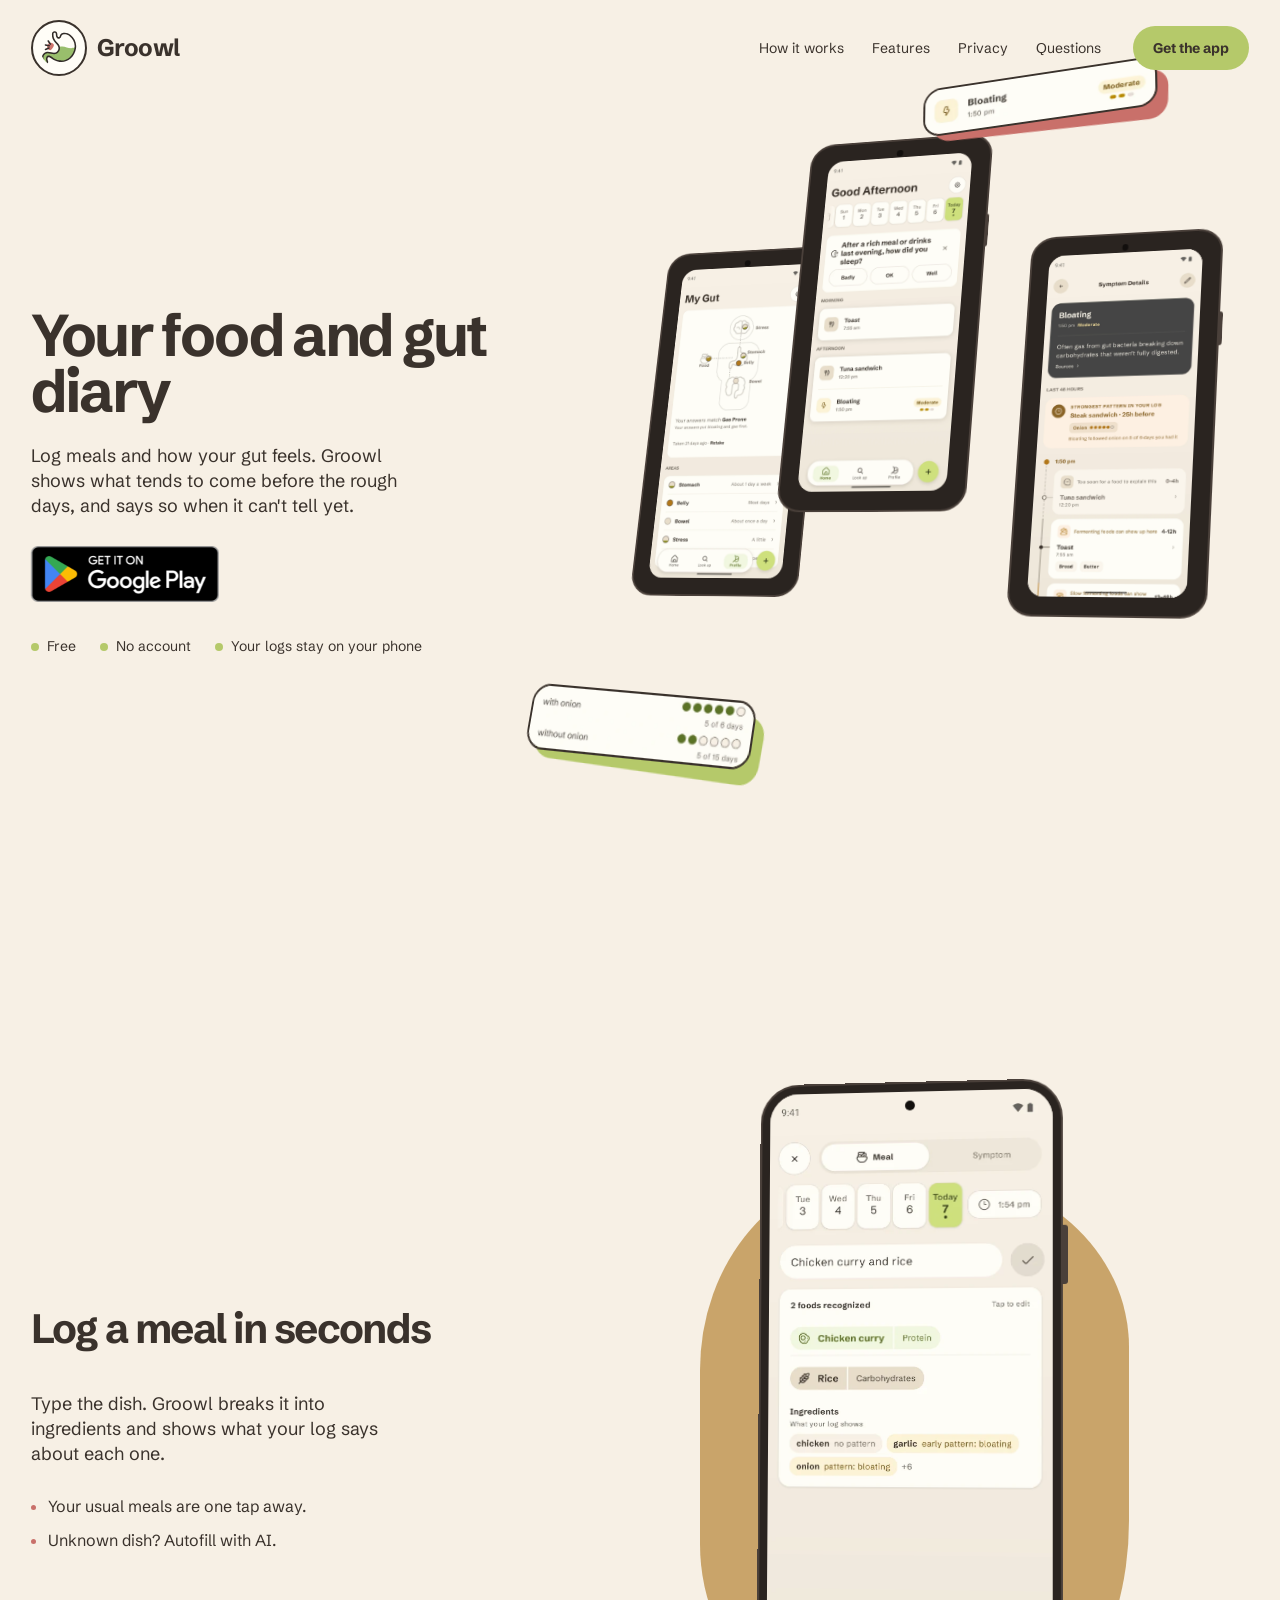
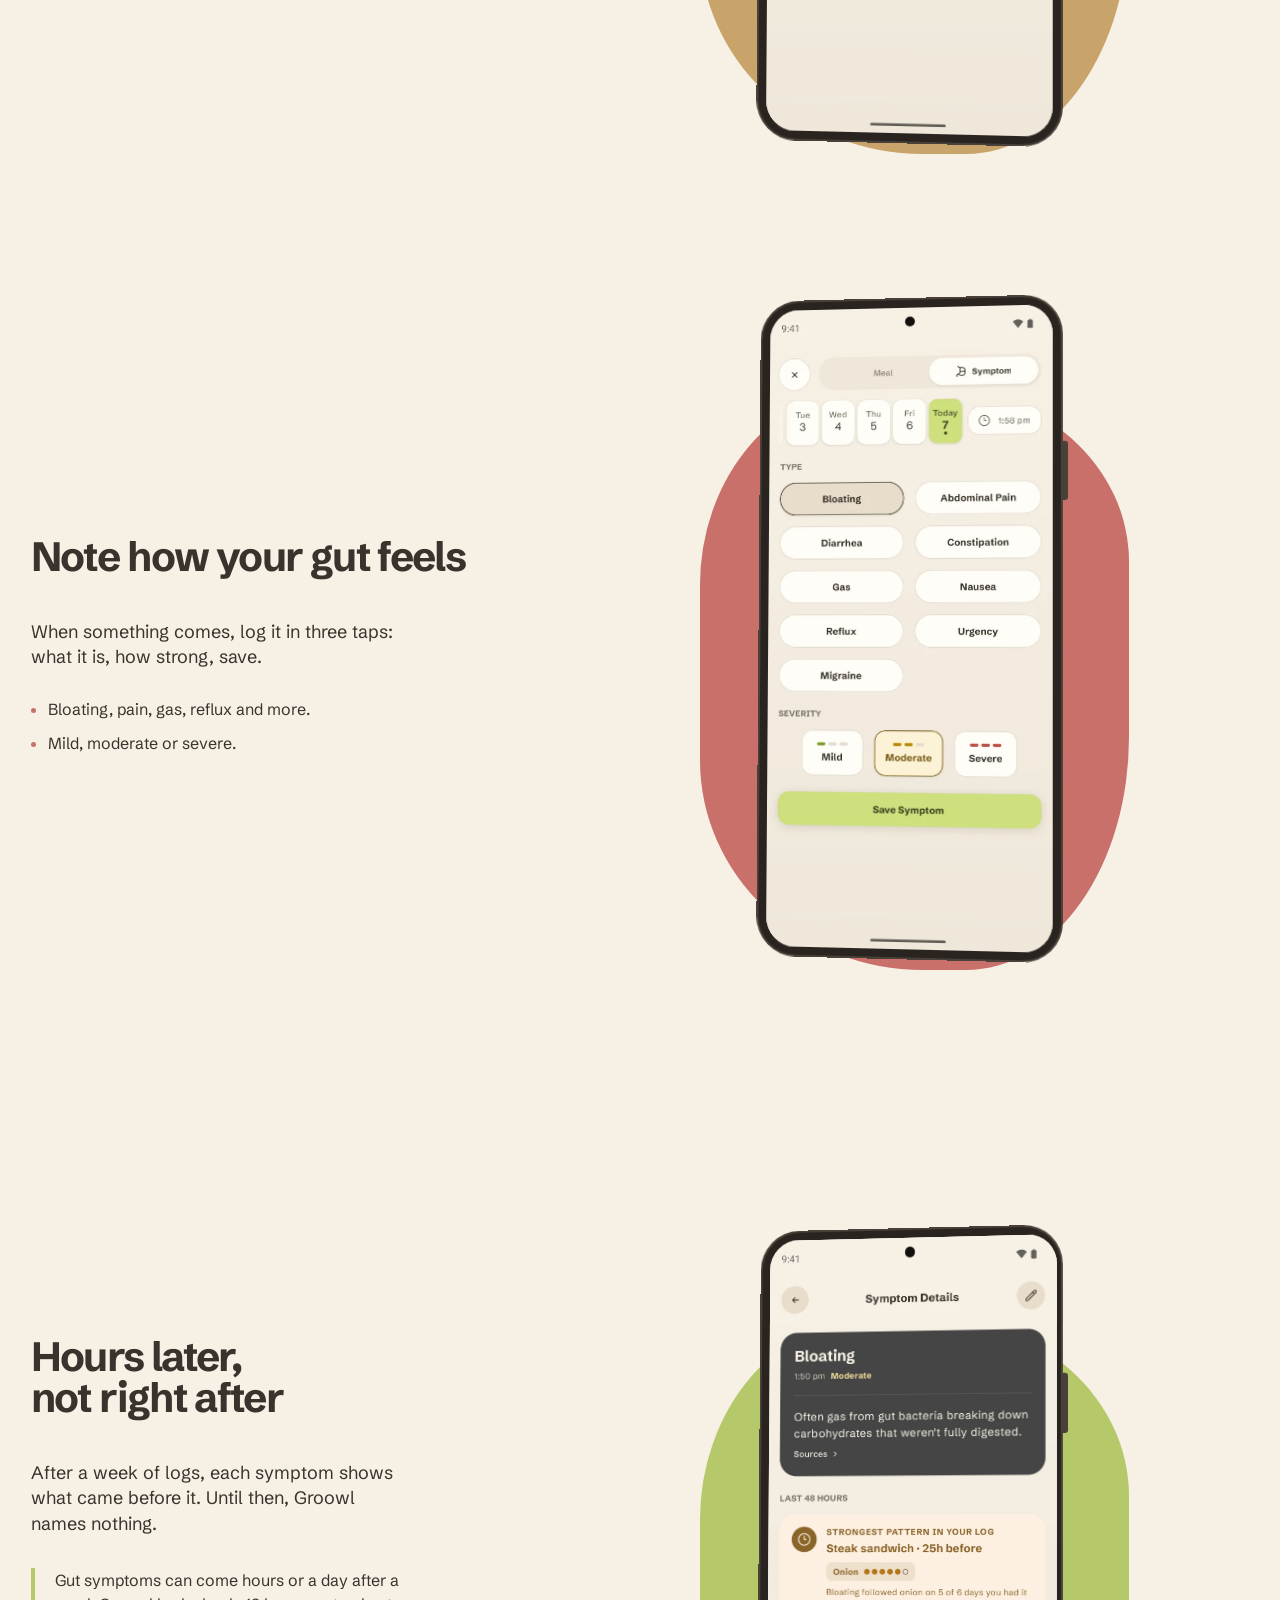
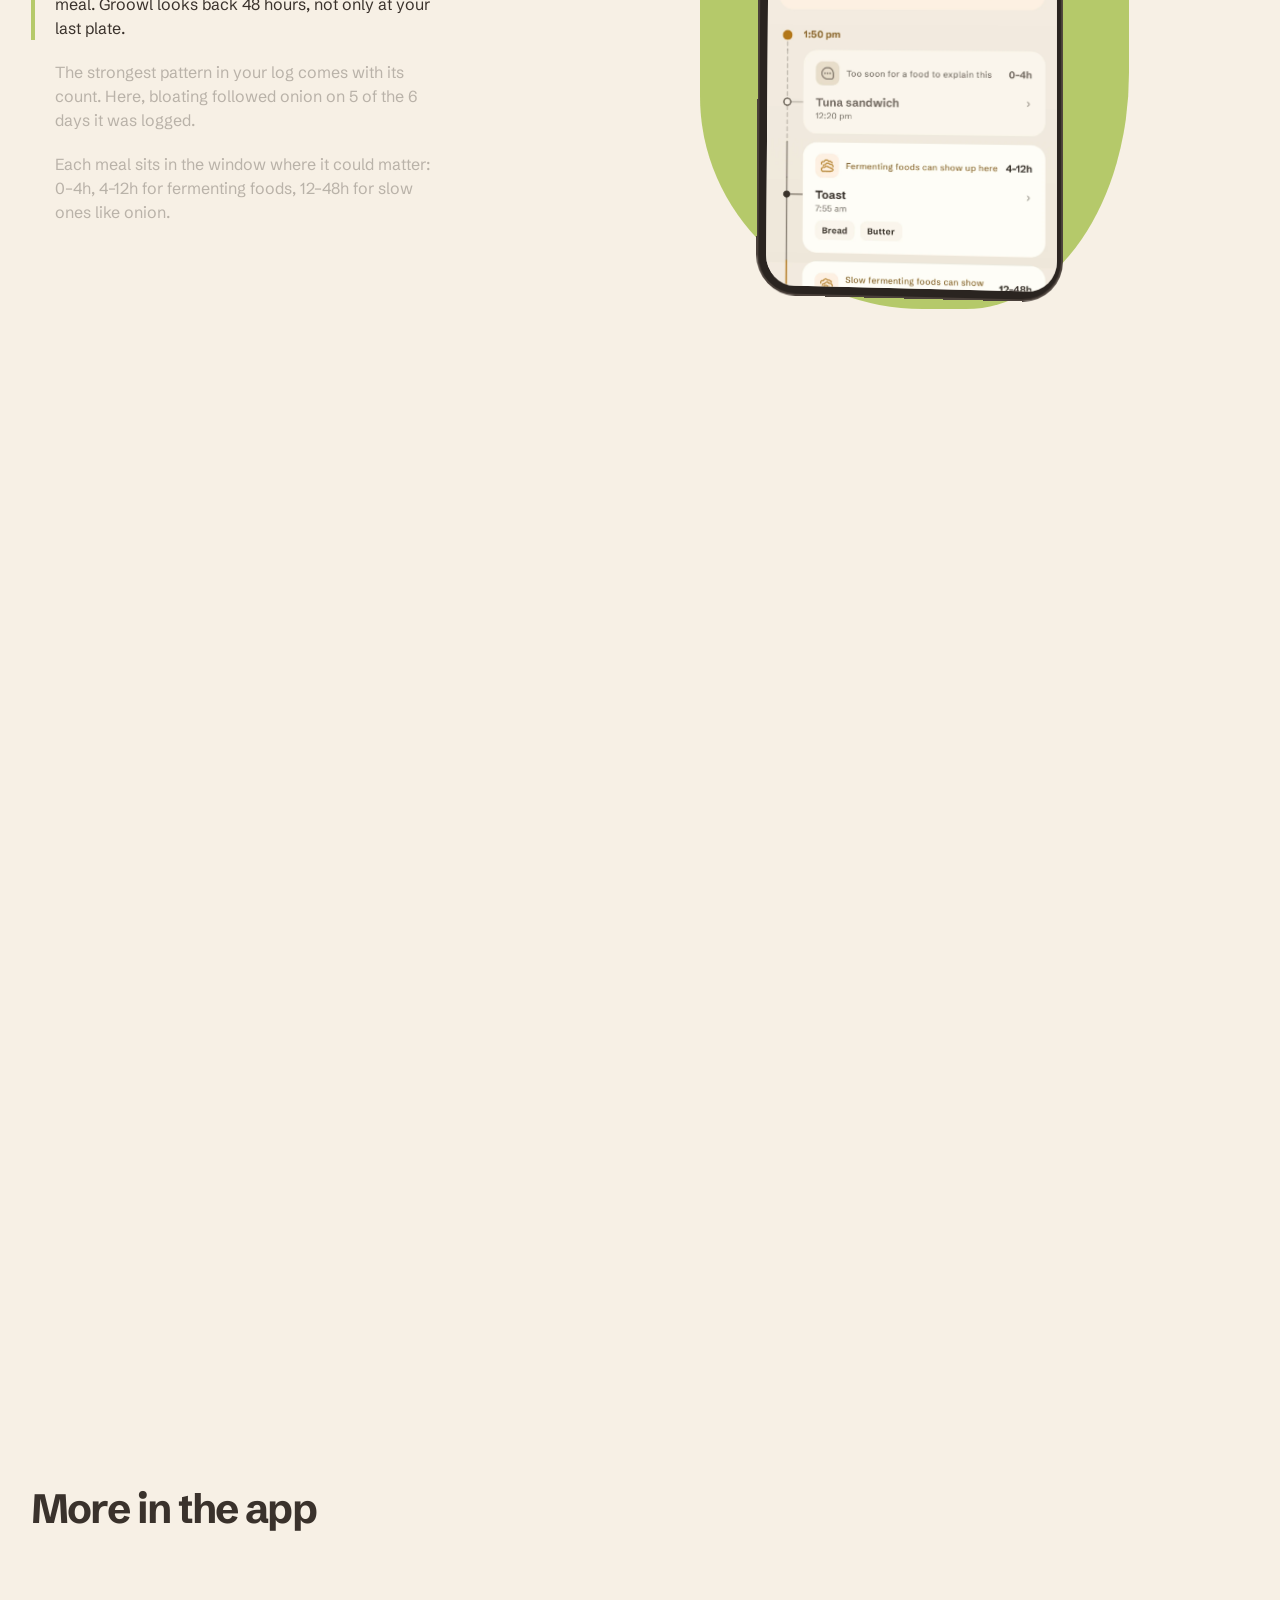
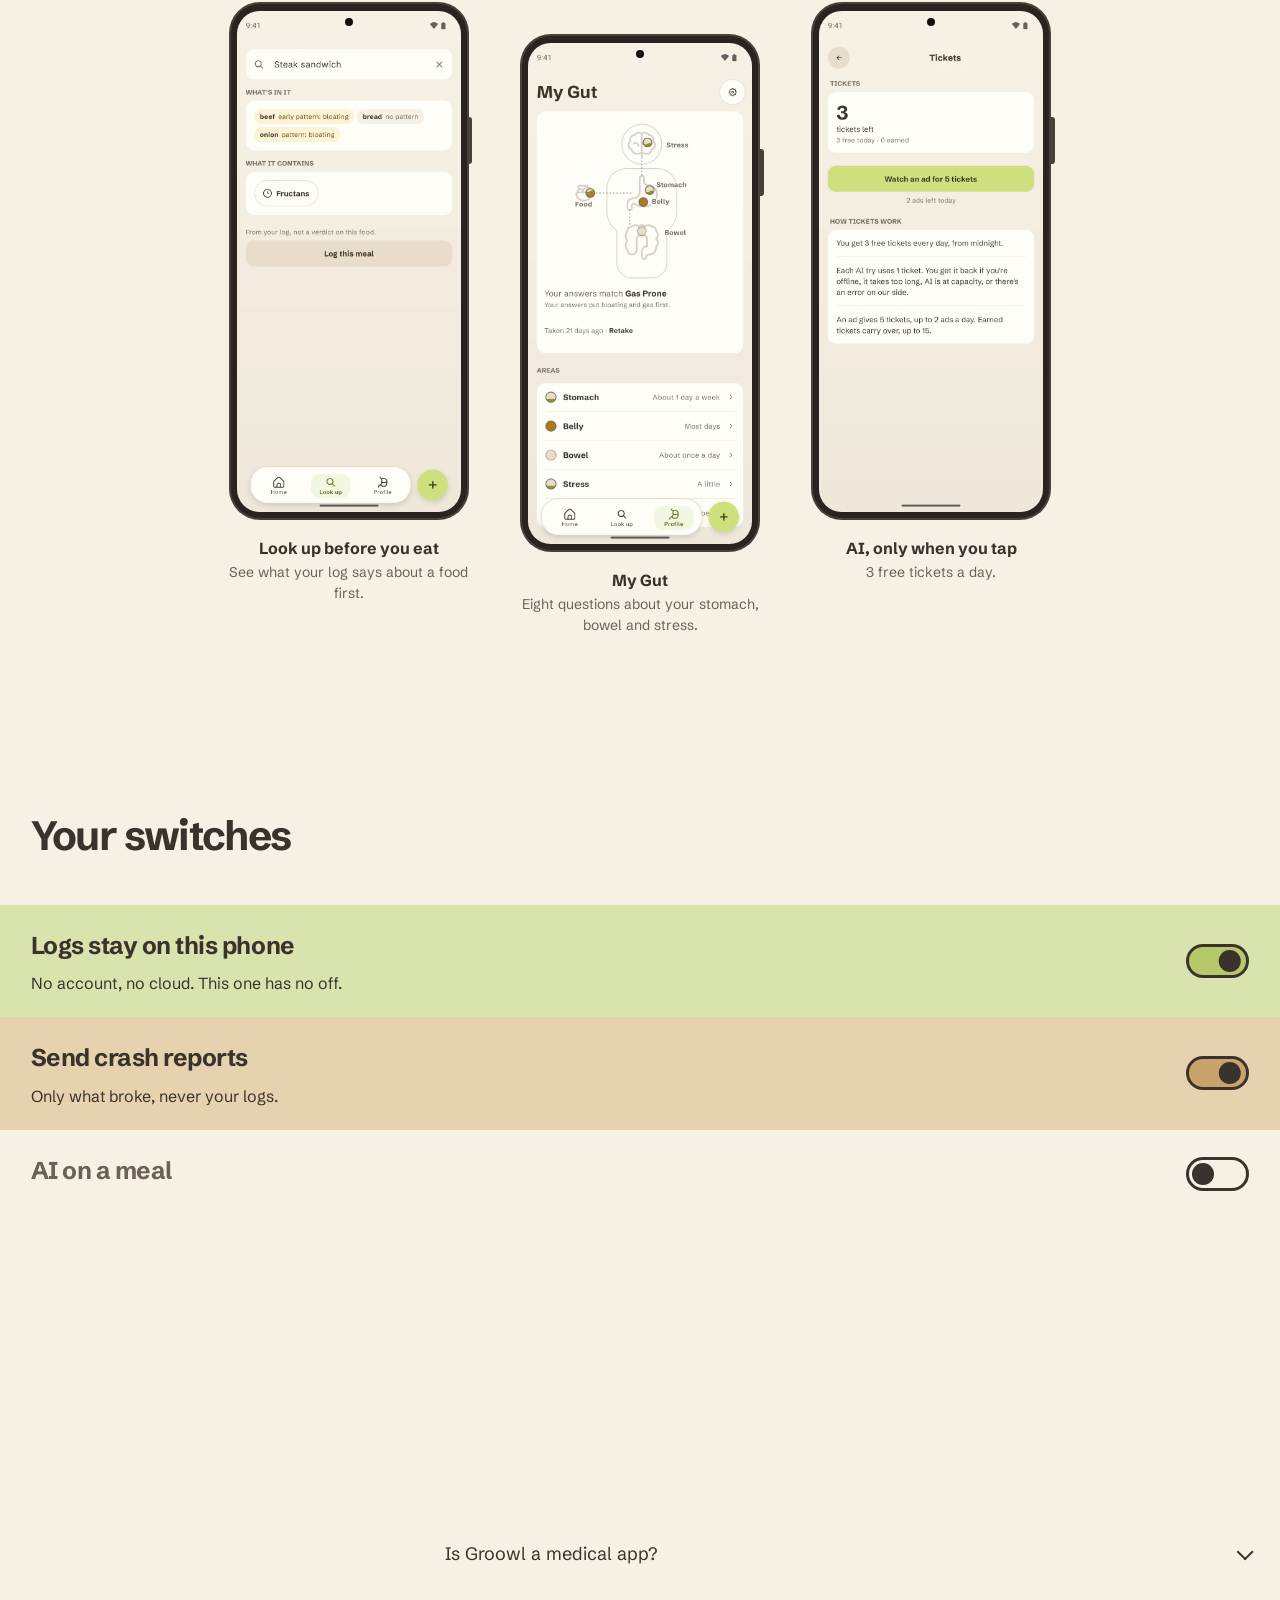
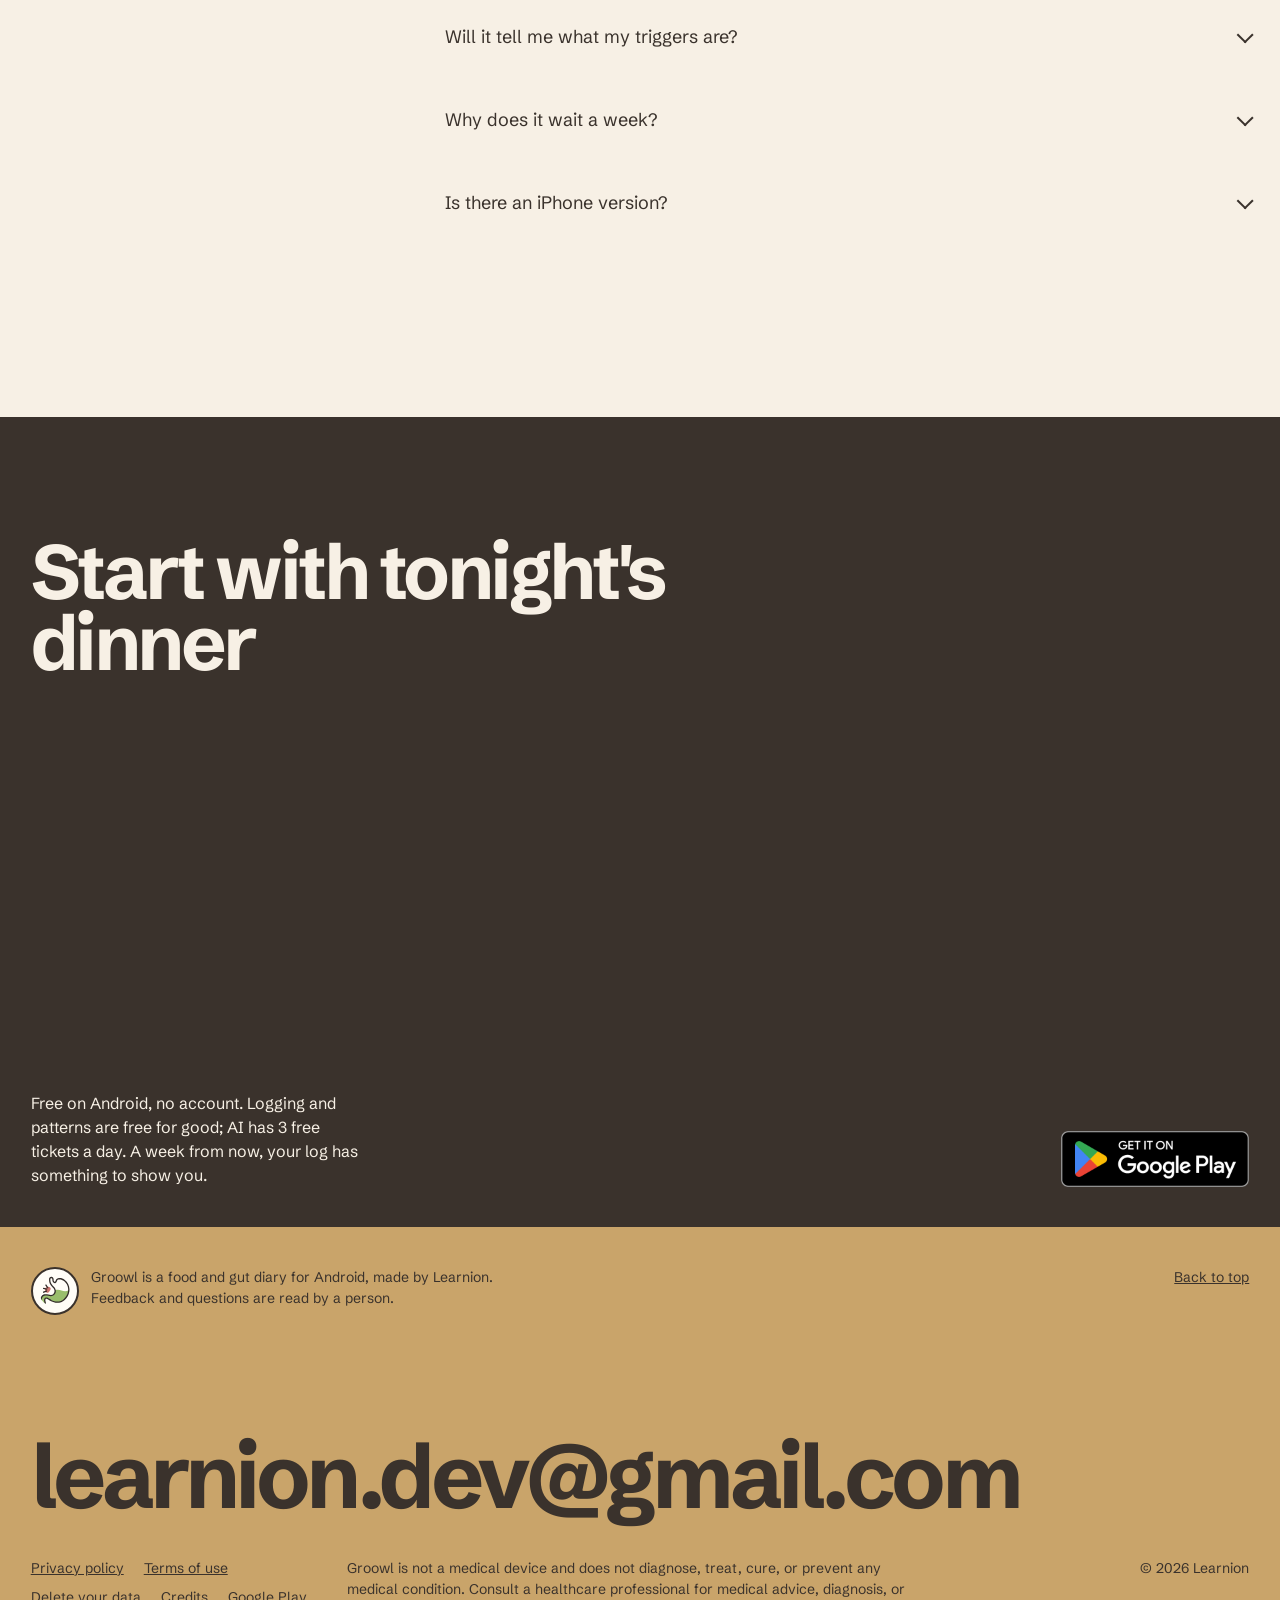
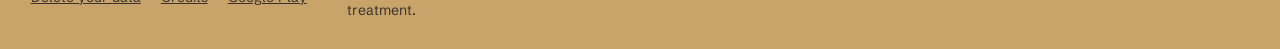
==== commit 715686f3: "Added delete data" ====
--- a/index.html
+++ b/index.html
@@ -210,7 +210,7 @@
   </div>
   <h2 id="foot-title" class="foot-title reveal"><a href="mailto:learnion.dev@gmail.com?subject=Groowl">learnion.dev<wbr>@gmail.com</a></h2>
   <div class="foot-meta">
-    <p class="foot-links"><a href="privacy.html">Privacy policy</a> <a href="terms.html">Terms of use</a> <a href="data/">Credits</a> <a href="https://play.google.com/store/apps/details?id=com.learnion.groowl">Google Play</a></p>
+    <p class="foot-links"><a href="privacy.html">Privacy policy</a> <a href="terms.html">Terms of use</a> <a href="delete-data.html">Delete your data</a> <a href="data/">Credits</a> <a href="https://play.google.com/store/apps/details?id=com.learnion.groowl">Google Play</a></p>
     <p>Groowl is not a medical device and does not diagnose, treat, cure, or prevent any medical condition. Consult a healthcare professional for medical advice, diagnosis, or treatment.</p>
     <p>© 2026 Learnion</p>
   </div>
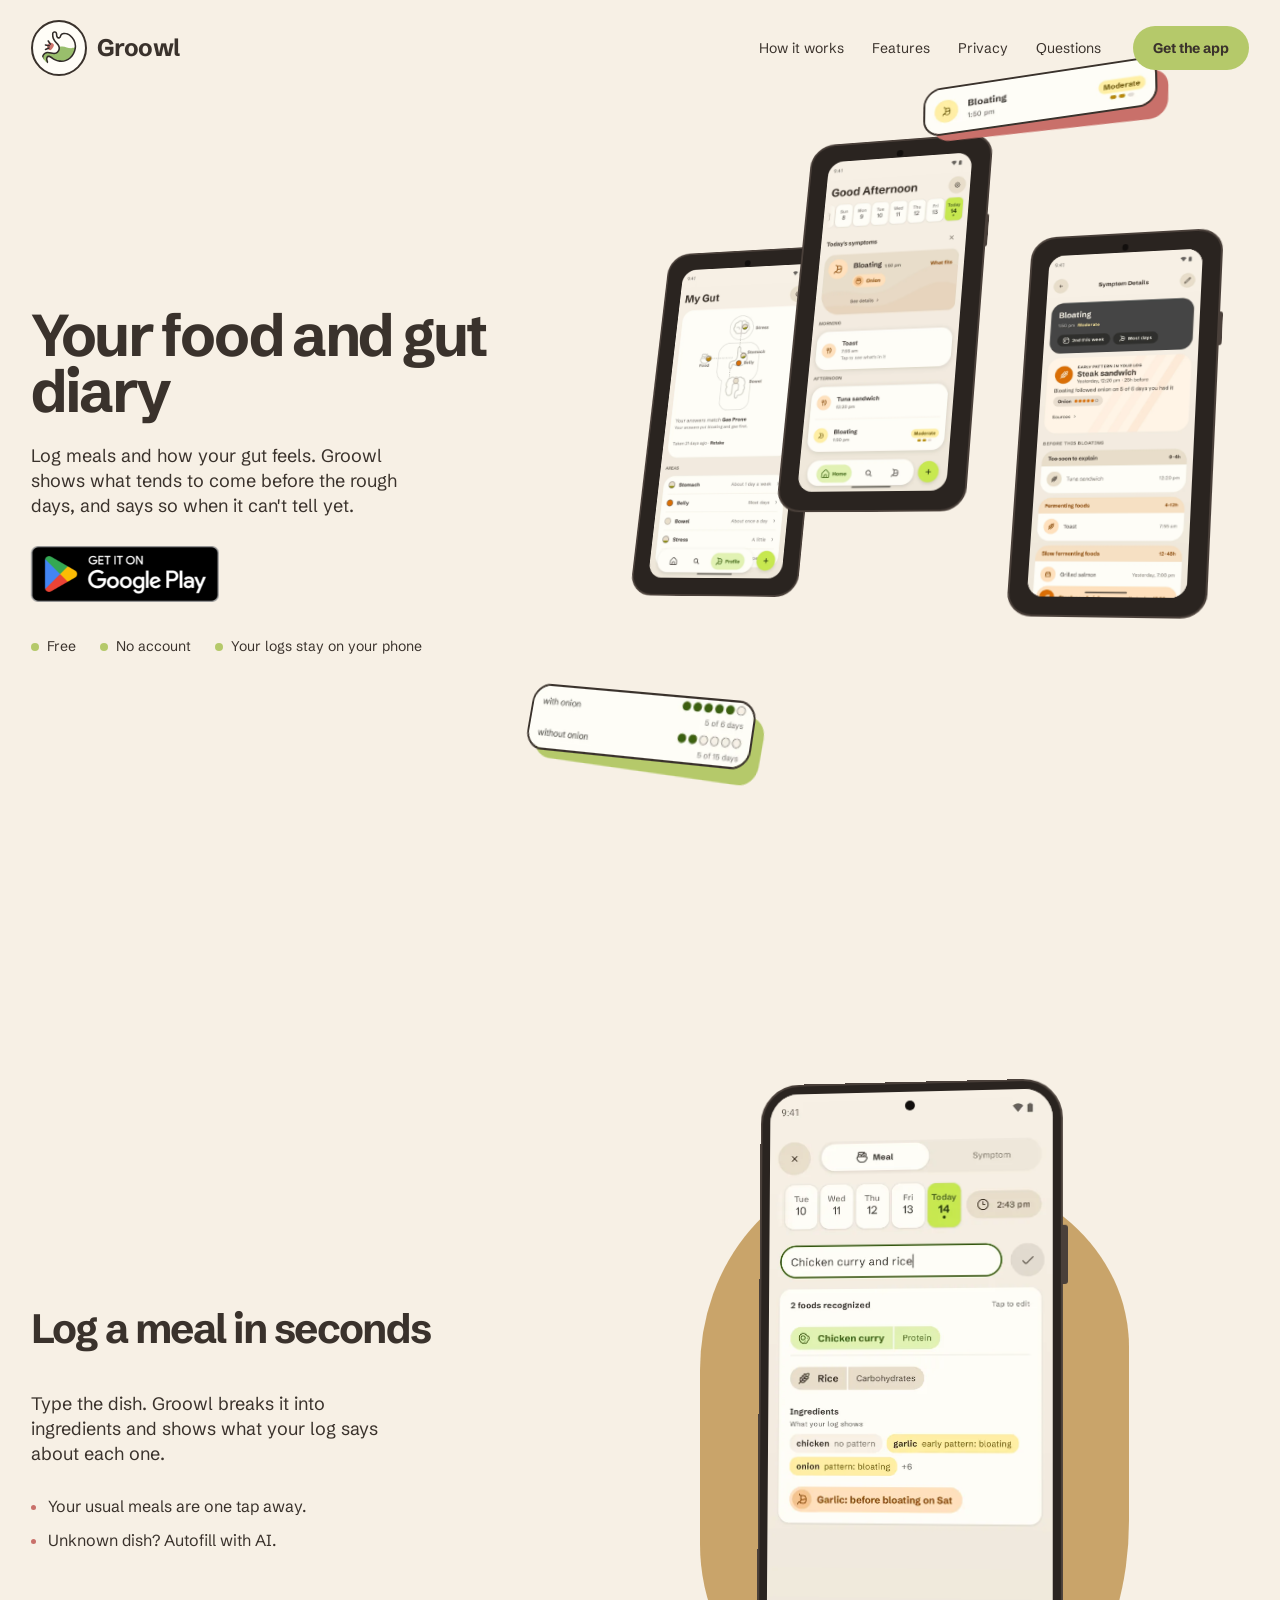
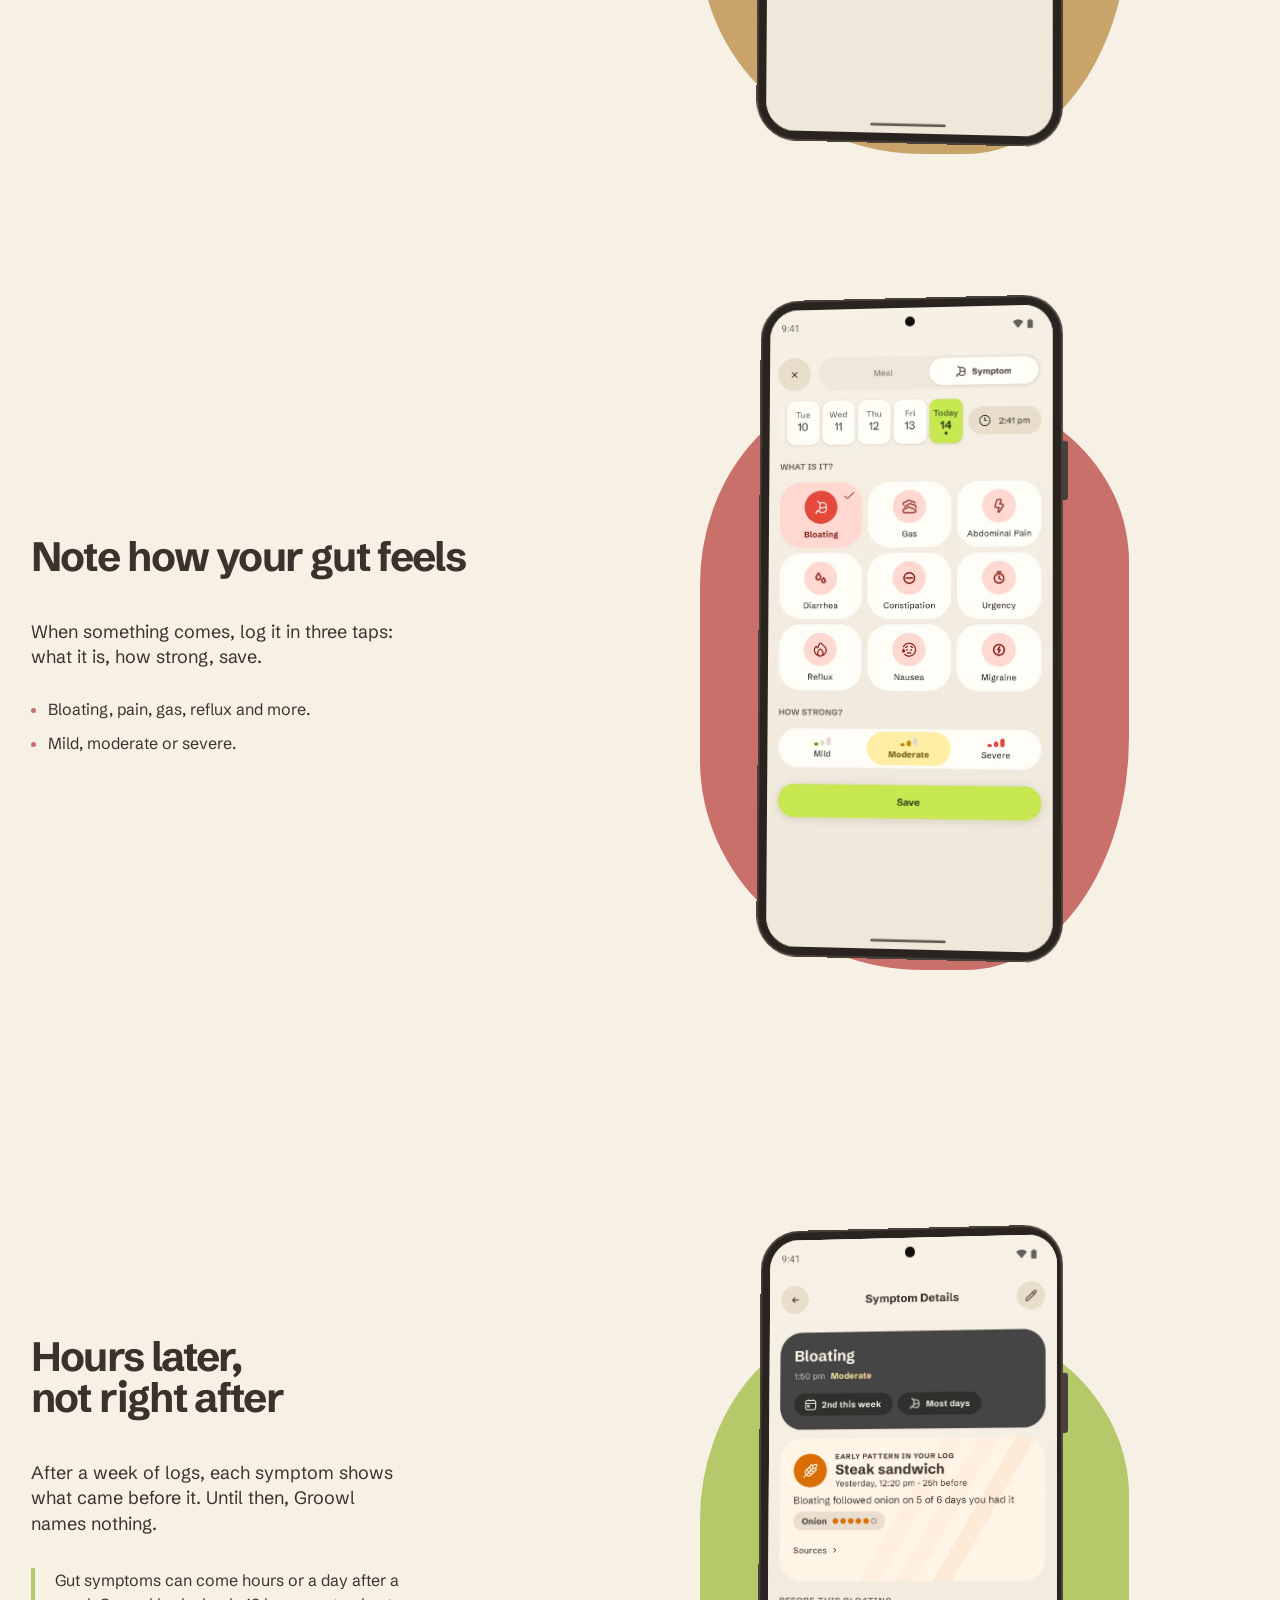
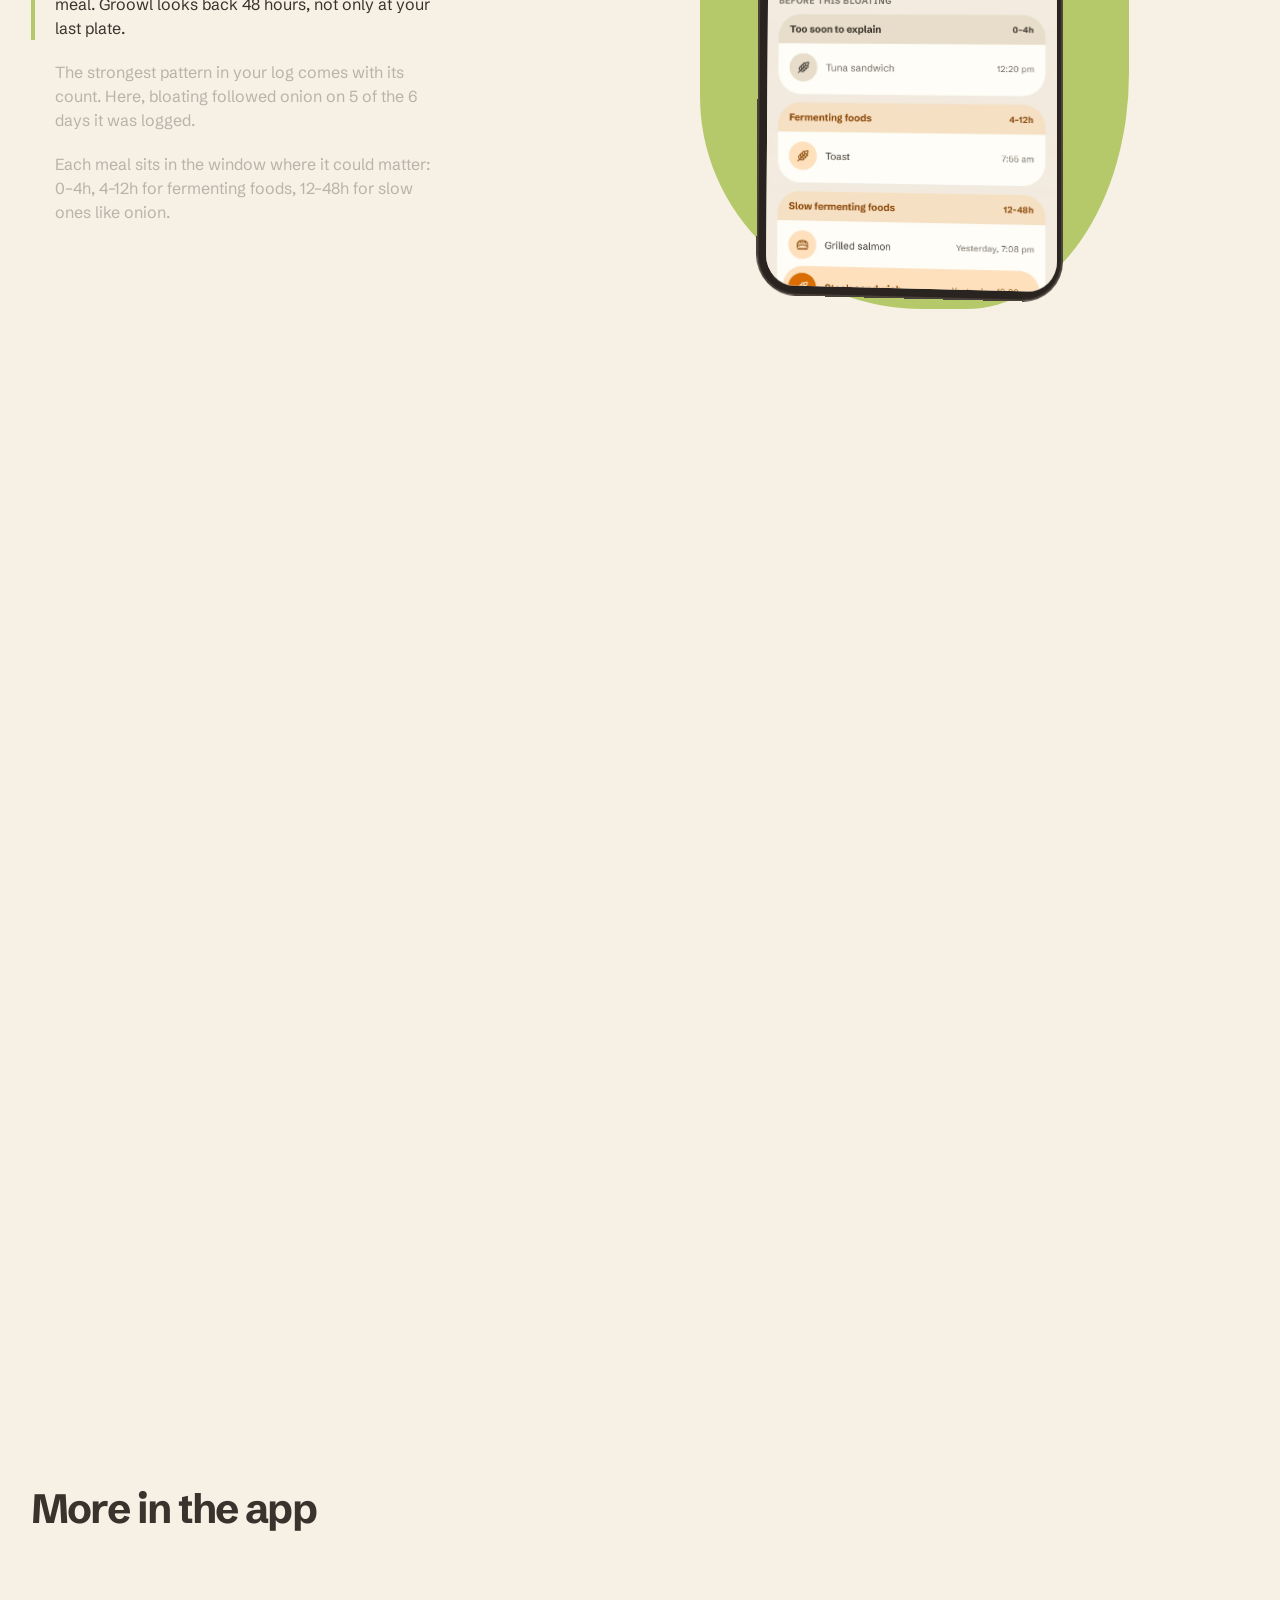
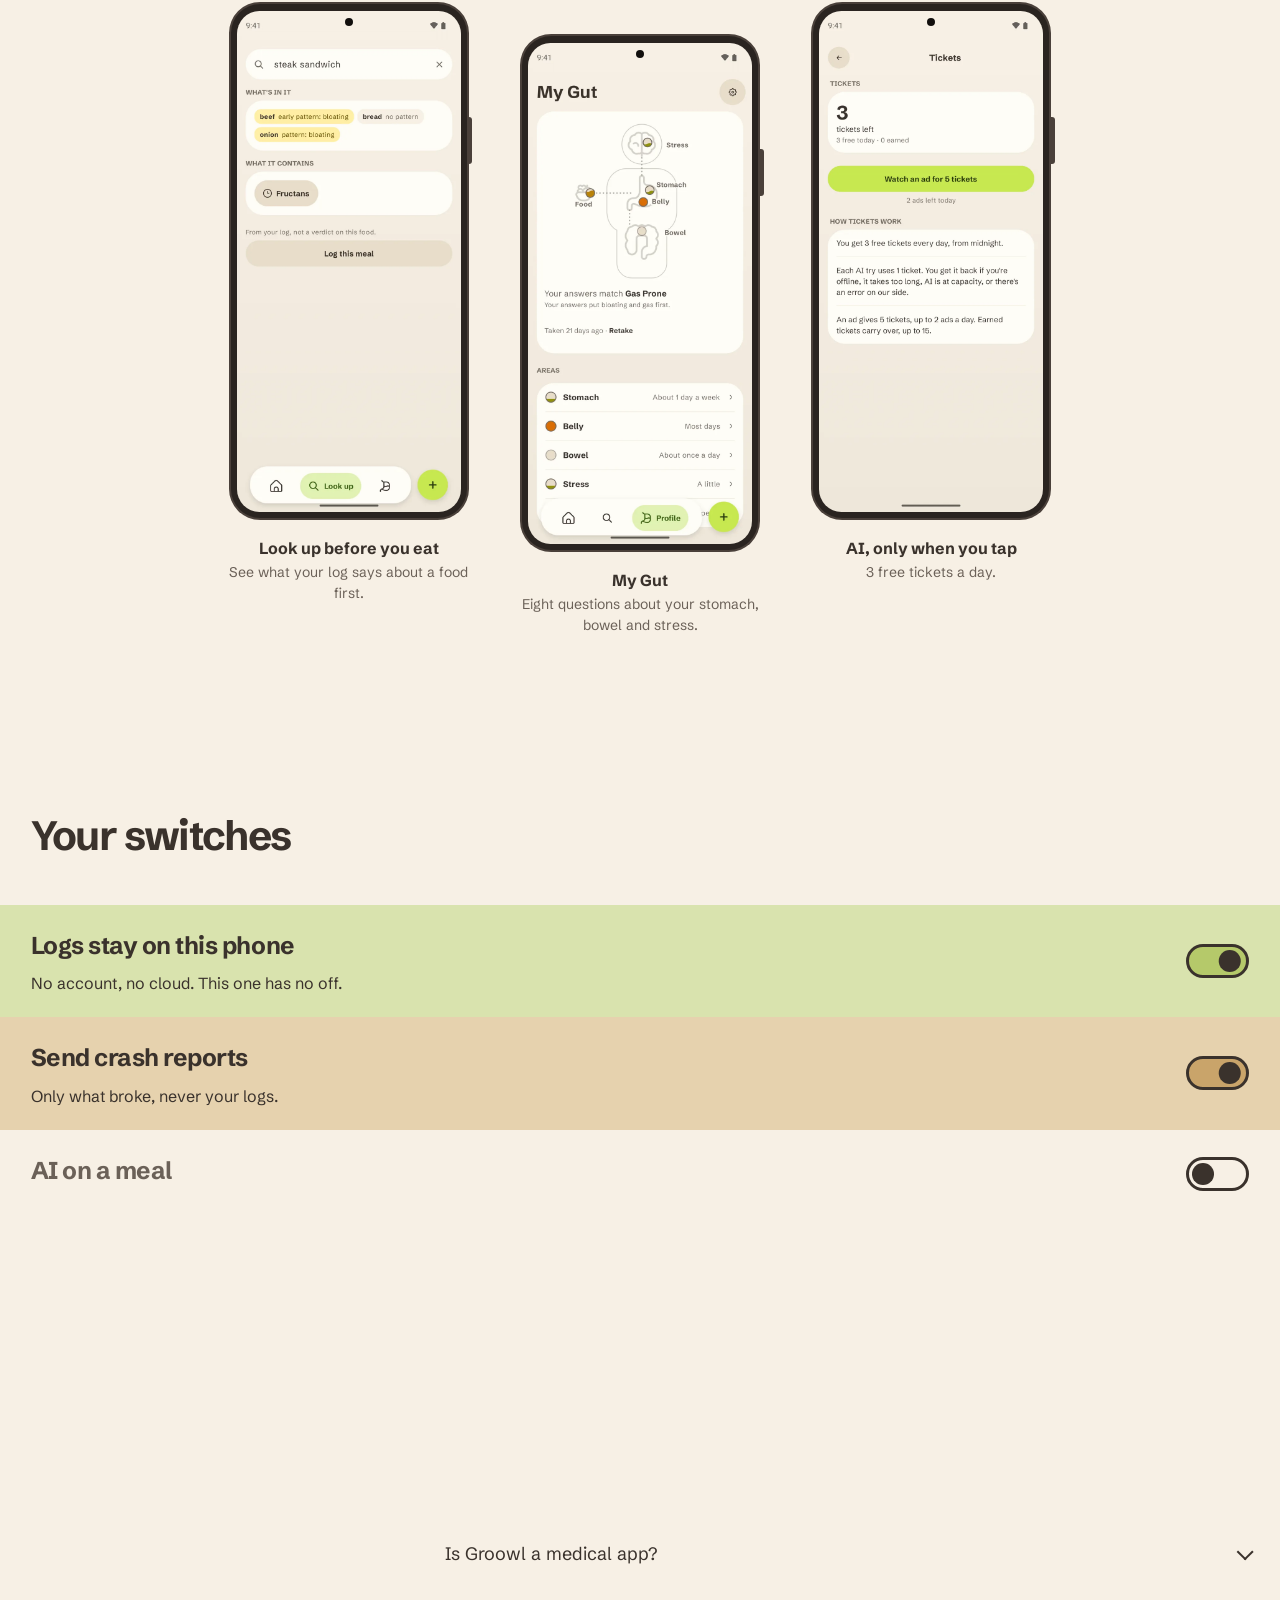
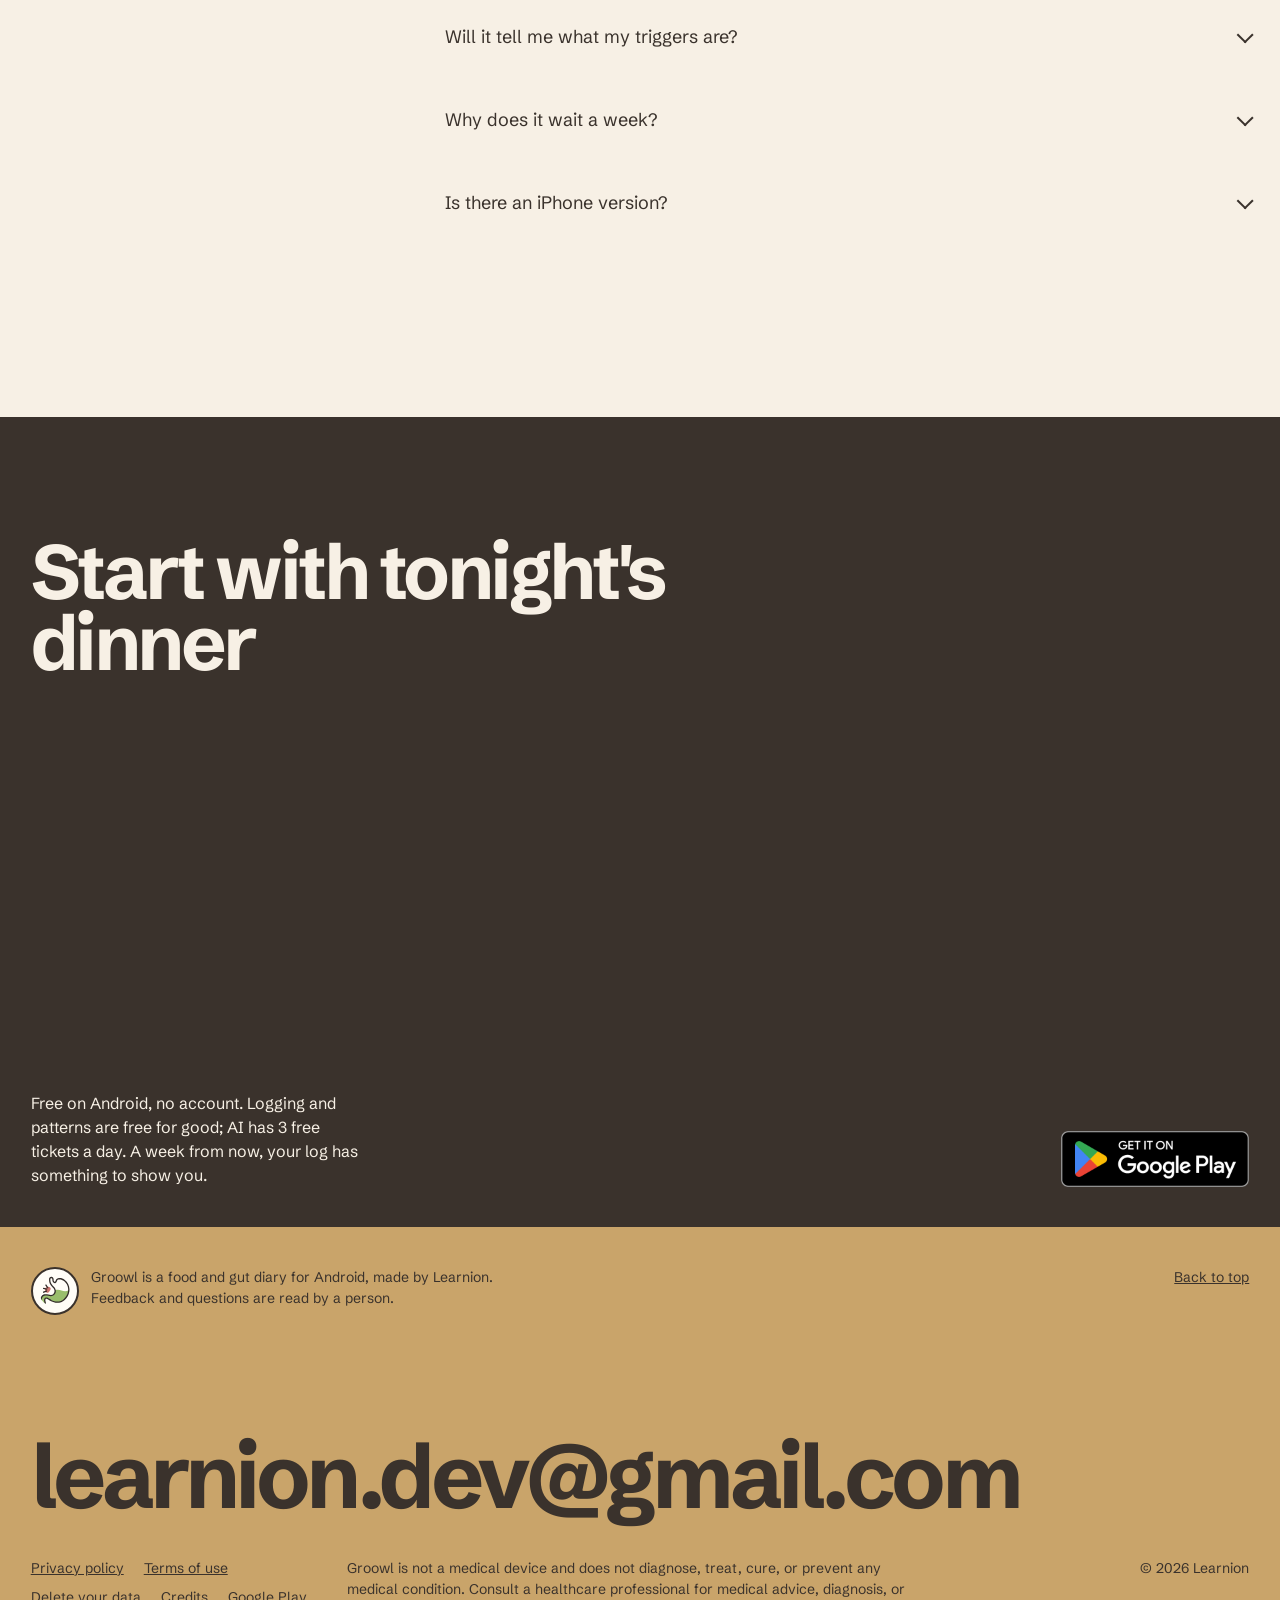
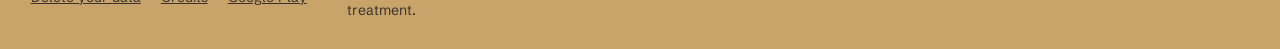
==== commit 93f12d2e: "New screenshots" ====
--- a/index.html
+++ b/index.html
@@ -124,7 +124,7 @@
         </div>
         <figure class="flow-media showcase-frame tone-olive is-in">
           <div class="device"><div class="device-screen showcase-clip">
-            <img class="showcase-screen" src="img/screen-symptom-long.webp" alt="Symptom details for a bloating entry: the strongest pattern in the log is onion in a steak sandwich 25 hours before, followed on 5 of 6 days, and the meals before it placed in 0 to 4, 4 to 12 and 12 to 48 hour windows" width="1080" height="4061" loading="lazy">
+            <img class="showcase-screen" src="img/screen-symptom-long.webp" alt="Symptom details for a bloating entry: the strongest pattern in the log is onion in a steak sandwich 25 hours before, followed on 5 of 6 days, and the meals before it placed in 0 to 4, 4 to 12 and 12 to 48 hour windows" width="1080" height="3524" loading="lazy">
             <span class="showcase-bar" aria-hidden="true"></span>
           </div></div>
         </figure>
--- a/style.css
+++ b/style.css
@@ -217,7 +217,7 @@
 .showcase-screen {
   width: 100%; height: auto; max-width: none;
   border: 0; border-radius: 0;
-  transform: translateY(-12.8%); /* without the scroll handler, rest on the pattern card (520 / 4061) */
+  transform: translateY(-14.8%); /* without the scroll handler, rest on the pattern card (520 / 3524) */
   will-change: transform;
 }
 /* the app bar stays put while the screen scrolls under it, as in the app */
